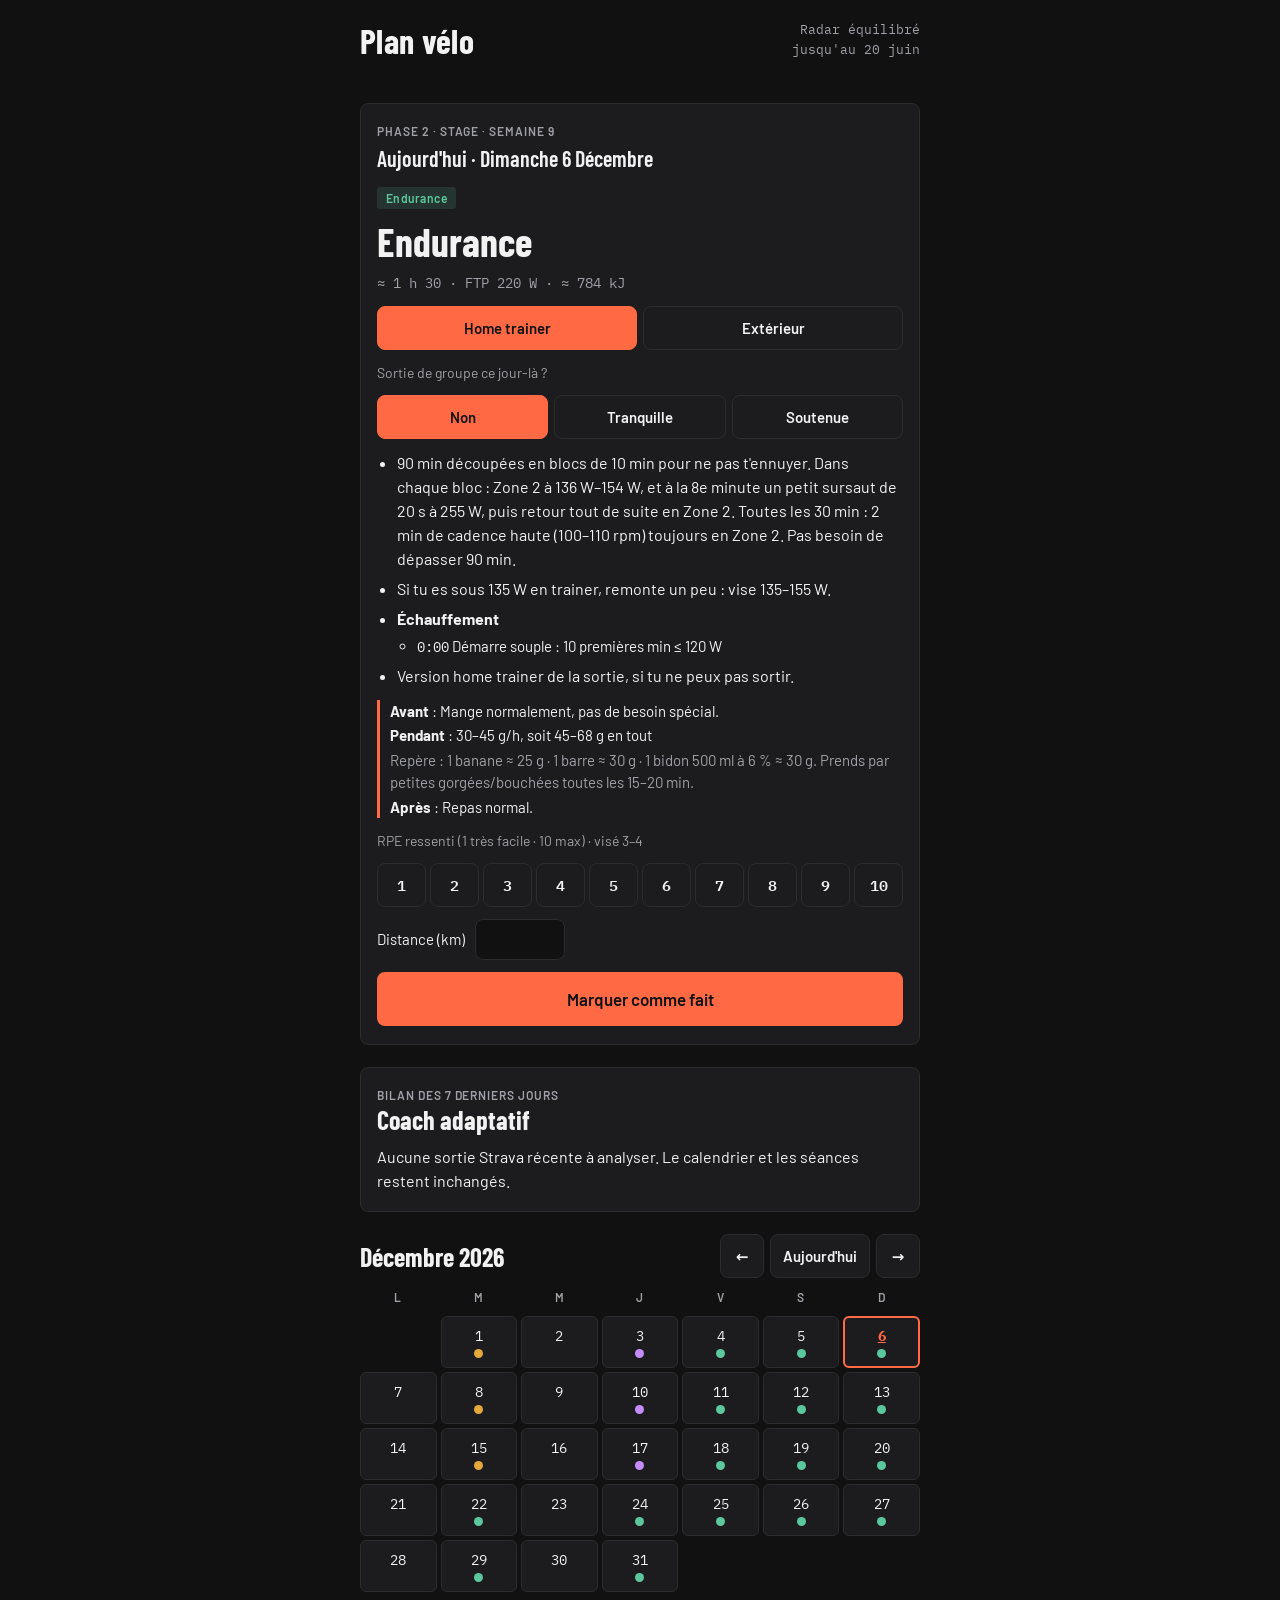
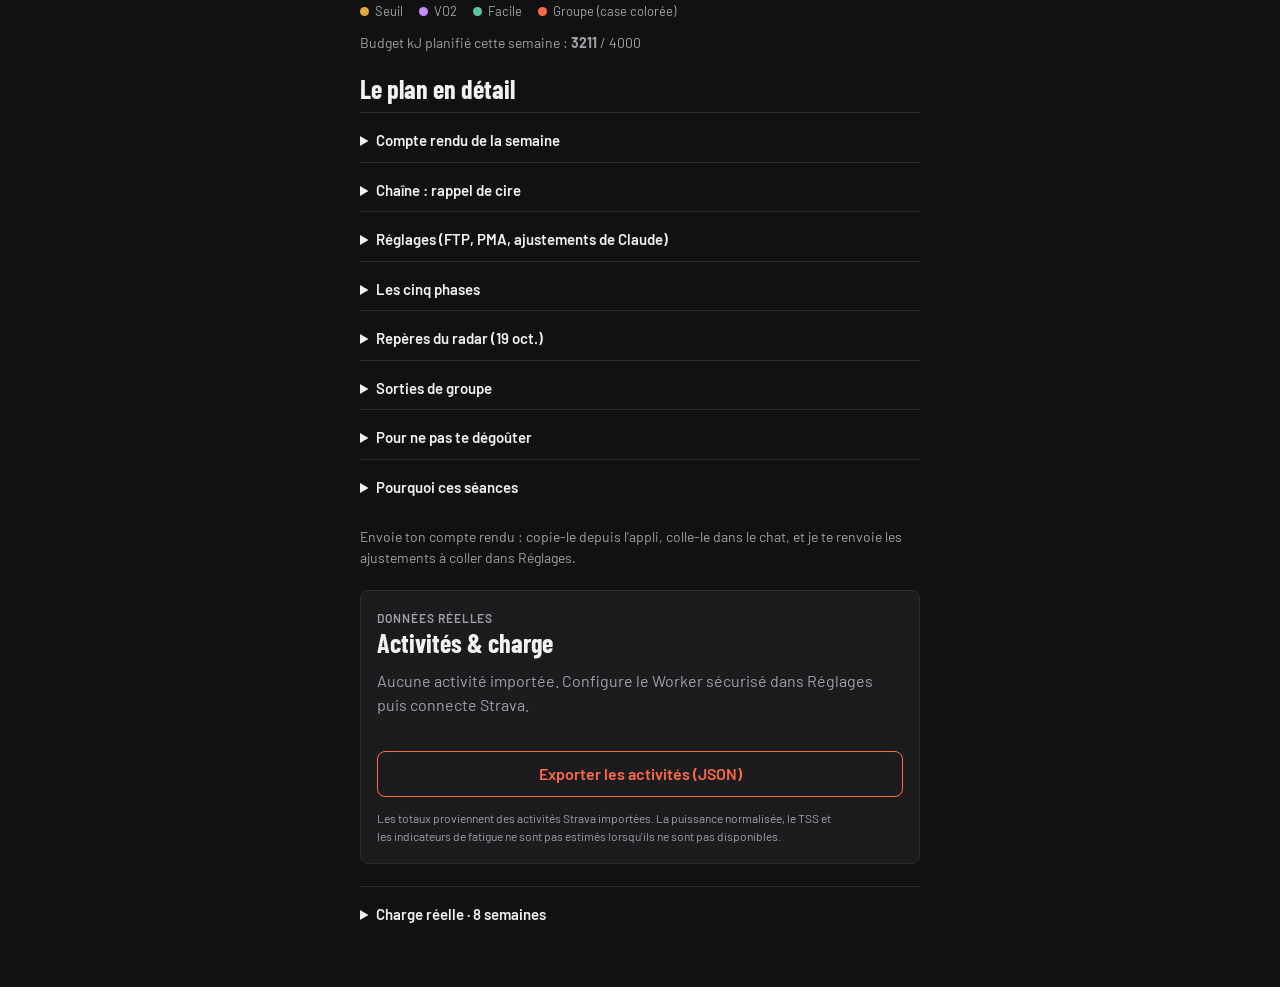
==== index.html @ 6eb98e3a "Add files via upload" ====
<!doctype html>
<html lang="fr">
<head>
<meta charset="utf-8">
<meta name="viewport" content="width=device-width, initial-scale=1, viewport-fit=cover">
<meta name="theme-color" content="#111111">
<meta name="apple-mobile-web-app-capable" content="yes">
<meta name="mobile-web-app-capable" content="yes">
<meta name="apple-mobile-web-app-title" content="Plan vélo">
<meta name="apple-mobile-web-app-status-bar-style" content="default">
<link rel="manifest" href="manifest.webmanifest">
<link rel="apple-touch-icon" href="icon-192.png">
<link rel="icon" type="image/png" href="icon-192.png">
<title>Plan vélo</title>
<link rel="stylesheet" href="https://fonts.googleapis.com/css2?family=Barlow:wght@400;500;600&family=Barlow+Condensed:wght@600;700&family=IBM+Plex+Mono:wght@500&display=swap">
<style>
:root { color-scheme: dark; }
*, *::before, *::after { box-sizing: border-box; }
[hidden] { display: none !important; }
/* Concept: l'écran s'ouvre sur la séance du jour en grand, un calendrier du mois en dessous. Intensité codée par trois couleurs (facile / seuil / VO2), un seul accent cobalt. */
:root {
  --bg: #111111;
  --surface: #1c1c1e;
  --fg: #f2f2f2;
  --muted: #a0a0a8;
  --line: #2c2c2e;
  --accent: #ff6a45;
  --on-accent: #111111;
  --easy: #5cc79d;
  --ss: #e3a93b;
  --vo2: #c58bff;
  --font-display: "Barlow Condensed", "Arial Narrow", system-ui, sans-serif;
  --font-body: "Barlow", system-ui, -apple-system, "Segoe UI", sans-serif;
  --font-mono: "IBM Plex Mono", ui-monospace, "SFMono-Regular", Menlo, monospace;
}
body {
  background: var(--bg);
  color: var(--fg);
  font-family: var(--font-body);
  font-size: 16px;
  line-height: 1.5;
  padding-inline: 16px;
  padding-block: 20px 56px;
}
.wrap { max-width: 560px; margin-inline: auto; display: flex; flex-direction: column; gap: 22px; }
h1, h2, h3 { font-family: var(--font-display); font-weight: 700; line-height: 1.05; text-wrap: balance; margin: 0; }
h1 { font-size: 34px; letter-spacing: 0.01em; }
h2 { font-size: 26px; }
p { margin: 0; max-width: 65ch; }
a { color: var(--accent); }
a:focus-visible, button:focus-visible, summary:focus-visible { outline: 2px solid var(--accent); outline-offset: 2px; }
.mono { font-family: var(--font-mono); font-size: 0.92em; white-space: nowrap; }
.muted { color: var(--muted); }
.eyebrow { font-size: 12px; letter-spacing: 0.08em; text-transform: uppercase; color: var(--muted); font-weight: 600; }
.top { display: flex; align-items: flex-end; justify-content: space-between; gap: 12px; }
.top .sub { font-family: var(--font-mono); font-size: 13px; color: var(--muted); text-align: right; }
.card { background: var(--surface); border: 1px solid var(--line); border-radius: 8px; padding: 18px 16px; display: flex; flex-direction: column; gap: 12px; scroll-margin-top: 12px; }
.card .when { display: flex; flex-direction: column; gap: 2px; }
.card .day { font-family: var(--font-display); font-size: 22px; font-weight: 600; text-transform: capitalize; }
.card .title { font-family: var(--font-display); font-size: 40px; font-weight: 700; line-height: 1; text-wrap: balance; }
.card .dur { font-family: var(--font-mono); font-size: 14px; color: var(--muted); }
.card ul { margin: 0; padding-left: 20px; display: flex; flex-direction: column; gap: 6px; }
.tag { display: inline-block; width: fit-content; font-size: 12px; font-weight: 600; letter-spacing: 0.04em; padding: 2px 9px; border-radius: 3px; }
.tag.easy { color: var(--easy); background: color-mix(in srgb, var(--easy) 14%, transparent); }
.tag.ss   { color: var(--ss);   background: color-mix(in srgb, var(--ss) 14%, transparent); }
.tag.vo2  { color: var(--vo2);  background: color-mix(in srgb, var(--vo2) 14%, transparent); }
.tag.off  { color: var(--muted); background: color-mix(in srgb, var(--muted) 14%, transparent); }
.donebtn { min-height: 54px; border-radius: 8px; border: 2px solid var(--accent); background: var(--accent); color: var(--on-accent); font: 600 17px var(--font-body); cursor: pointer; }
.donebtn.is-done { background: transparent; color: var(--accent); }
.week { font-size: 14px; color: var(--muted); }
details { border-top: 1px solid var(--line); padding: 10px 0 0; }
details > summary { cursor: pointer; font-weight: 600; font-size: 15px; padding: 6px 0; }
details p, details ul { margin-top: 8px; font-size: 15px; }
.cal { display: flex; flex-direction: column; gap: 10px; }
.calhead { display: flex; align-items: center; justify-content: space-between; gap: 8px; }
.calhead .month { font-family: var(--font-display); font-size: 26px; font-weight: 700; text-transform: capitalize; }
.nav { display: flex; gap: 6px; }
.nav button, .todaybtn { min-height: 44px; min-width: 44px; border-radius: 8px; border: 1px solid var(--line); background: var(--surface); color: var(--fg); font: 600 15px var(--font-body); cursor: pointer; padding-inline: 12px; }
.nav button:disabled { opacity: 0.35; cursor: default; }
.dows, .grid { display: grid; grid-template-columns: repeat(7, minmax(0, 1fr)); gap: 4px; }
.dows span { text-align: center; font-size: 12px; letter-spacing: 0.06em; text-transform: uppercase; color: var(--muted); font-weight: 600; }
.cell { min-height: 52px; border-radius: 6px; border: 1px solid var(--line); background: var(--surface); color: var(--fg); display: flex; flex-direction: column; align-items: center; justify-content: center; gap: 4px; padding: 4px 0; cursor: pointer; font-family: var(--font-body); position: relative; }
.cell .num { font-family: var(--font-mono); font-size: 14px; }
.cell .dot { width: 9px; height: 9px; border-radius: 50%; background: transparent; }
.cell .dot.easy { background: var(--easy); }
.cell .dot.ss { background: var(--ss); }
.cell .dot.vo2 { background: var(--vo2); }
.cell .chk { position: absolute; top: 2px; right: 4px; font-size: 11px; color: var(--accent); font-weight: 700; }
.cell.sel { outline: 2px solid var(--accent); outline-offset: -2px; }
.cell.today .num { color: var(--accent); font-weight: 700; text-decoration: underline; }
.cell.out { opacity: 0.3; cursor: default; }
.spacer { min-height: 52px; }
.legend { display: flex; flex-wrap: wrap; gap: 6px 16px; font-size: 13px; color: var(--muted); }
.legend span::before { content: ""; display: inline-block; width: 9px; height: 9px; border-radius: 50%; margin-right: 6px; background: var(--c); }
.more { display: flex; flex-direction: column; gap: 4px; }
.more h2 { margin-bottom: 6px; }
.scroll { overflow-x: auto; }
table { border-collapse: collapse; width: 100%; font-size: 15px; }
th, td { text-align: left; vertical-align: top; padding: 8px 10px 8px 0; border-top: 1px solid var(--line); }
th { font-size: 12px; letter-spacing: 0.08em; text-transform: uppercase; color: var(--muted); font-weight: 600; border-top: 0; border-bottom: 1px solid var(--fg); }
ul.plain { margin: 8px 0 0; padding-left: 20px; display: flex; flex-direction: column; gap: 8px; }
.plist { list-style: none; padding: 0; margin: 8px 0 0; display: flex; flex-direction: column; }
.plist li { display: flex; flex-direction: column; gap: 2px; padding: 10px 0; border-top: 1px solid var(--line); font-size: 15px; }
.plist .w { font-family: var(--font-mono); font-size: 12px; color: var(--muted); }
.plist .n { font-family: var(--font-display); font-size: 20px; font-weight: 700; }
footer { font-size: 14px; color: var(--muted); }
body {
  margin: 0;
  padding-top: max(20px, env(safe-area-inset-top));
  padding-bottom: max(56px, calc(env(safe-area-inset-bottom) + 32px));
  padding-left: max(16px, env(safe-area-inset-left));
  padding-right: max(16px, env(safe-area-inset-right));
  -webkit-text-size-adjust: 100%;
}
button { -webkit-tap-highlight-color: transparent; }
.seg{display:flex;gap:6px}
.seg button{flex:1;min-height:44px;border-radius:8px;border:1px solid var(--line);background:var(--surface);color:var(--fg);font:600 15px var(--font-body);cursor:pointer}
.seg button.on{border-color:var(--accent);background:var(--accent);color:var(--on-accent)}
.card ul ul{margin-top:4px;font-size:15px}
.carb{border-left:3px solid var(--accent);padding-left:10px;font-size:15px;display:flex;flex-direction:column;gap:2px}
.kmrow{display:flex;align-items:center;gap:10px;font-size:15px}
.kmrow input,.fld input,.fld select,textarea{font:16px var(--font-body);color:var(--fg);background:var(--bg);border:1px solid var(--line);border-radius:8px;padding:10px;min-width:0}
.kmrow input{width:90px}
.fld{display:flex;flex-direction:column;gap:4px;margin-top:10px;font-size:14px;color:var(--muted)}
textarea{width:100%;min-height:150px;resize:vertical}
.btn2{min-height:46px;border-radius:8px;border:1px solid var(--accent);background:transparent;color:var(--accent);font:600 16px var(--font-body);cursor:pointer;padding-inline:14px;margin-top:10px}
.banner{border:1px solid var(--ss);color:var(--ss);border-radius:8px;padding:10px 12px;font-size:15px}
.trend-title{font-family:var(--font-display);font-size:20px;font-weight:700;margin:16px 0 6px}.trend-note{font-size:12px;color:var(--muted);margin-bottom:6px}
.bar{height:8px;border-radius:4px;background:var(--line);overflow:hidden;margin-top:8px}.bar i{display:block;height:100%;background:var(--easy)}
.tag.grp{color:var(--accent);background:color-mix(in srgb,var(--accent) 14%,transparent)}
.cell .dot.grp{background:var(--accent)}
.cell.g-easy{background:color-mix(in srgb,var(--accent) 18%,var(--surface));border-color:var(--accent)}
.cell.g-hard{background:var(--accent);color:var(--on-accent);border-color:var(--accent)}.cell.g-hard .num,.cell.g-hard .chk{color:var(--on-accent)}.cell.g-hard .dot{background:var(--on-accent)}
.rpe{display:flex;gap:4px}.rpe button{flex:1;min-width:0;min-height:44px;border-radius:8px;border:1px solid var(--line);background:var(--surface);color:var(--fg);font:600 15px var(--font-mono);cursor:pointer;padding:0}.rpe button.on{border-color:var(--accent);background:var(--accent);color:var(--on-accent)}
.cell.adj{border:2px dashed var(--accent)}
.tag.hill{color:var(--ss);background:color-mix(in srgb,var(--ss) 14%,transparent)}
</style>
</head>
<body>
<div class="wrap">
<div class="top">
  <h1>Plan vélo</h1>
  <span class="sub" id="sub">Radar équilibré<br>jusqu'au 20 juin</span>
</div>
<div id="waxban"></div>
<section id="today" class="card" aria-live="polite"></section>
<section class="card" id="adaptiveCoach" aria-live="polite" aria-label="Coach adaptatif"></section>
<section class="cal" aria-label="Calendrier">
  <div class="calhead">
    <span class="month" id="monthLabel"></span>
    <div class="nav">
      <button id="prev" aria-label="Mois précédent">←</button>
      <button id="todaybtn" class="todaybtn">Aujourd'hui</button>
      <button id="next" aria-label="Mois suivant">→</button>
    </div>
  </div>
  <div class="dows" aria-hidden="true"><span>L</span><span>M</span><span>M</span><span>J</span><span>V</span><span>S</span><span>D</span></div>
  <div class="grid" id="grid"></div>
  <div class="legend"><span style="--c: var(--ss)">Seuil</span><span style="--c: var(--vo2)">VO2</span><span style="--c: var(--easy)">Facile</span><span style="--c: var(--accent)">Groupe (case colorée)</span></div>
  <div class="muted" id="kjweek" style="font-size:14px"></div>
</section>
<section class="more">
  <h2>Le plan en détail</h2>
  <details id="crd"><summary>Compte rendu de la semaine</summary><div id="cr"></div></details>
  <details><summary>Chaîne : rappel de cire</summary><div id="wax"></div></details>
  <details><summary>Réglages (FTP, PMA, ajustements de Claude)</summary><div id="set"></div></details>
  <details>
    <summary>Les cinq phases</summary>
    <ol class="plist">
      <li><span class="w">5 oct. → 15 nov.</span><span class="n">1 · Seuil + PMA</span><span>Seuil en blocs de 5 à 8 min le mardi, PMA (3 à 4 min) le jeudi, un peu de sprint le vendredi, pour équilibrer le radar. Aucun effort de plus de 8 min. Semaine allégée avant le stage.</span></li>
      <li><span class="w">16 nov. → 3 janv.</span><span class="n">2 · Stage, minimum vital</span><span>Deux séances clés courtes, ou une seule si le stage est chargé. Semaines de Noël libres.</span></li>
      <li><span class="w">4 janv. → 28 févr.</span><span class="n">3 · Construction</span><span>Seuil fractionné le mardi, VO2 le jeudi.</span></li>
      <li><span class="w">1 mars → 25 avr.</span><span class="n">4 · Spécifique</span><span>Blocs de 8 min maximum proches du seuil, côtes de 6 à 8 min le samedi.</span></li>
      <li><span class="w">26 avr. → 20 juin</span><span class="n">5 · Objectif</span><span>Blocs de 8 min à ton FTP du moment, puis affûtage la dernière semaine.</span></li>
    </ol>
  </details>
  <details>
    <summary>Repères du radar (19 oct.)</summary>
    <div class="scroll">
    <table>
      <thead><tr><th>Durée</th><th>Actuel</th><th>Séance qui le travaille</th></tr></thead>
      <tbody>
        <tr><td>15 s – 1 min</td><td class="mono">762 – 392 W</td><td>Sprints du vendredi (entretien)</td></tr>
        <tr><td>2 – 3 min</td><td class="mono">331 – 302 W</td><td>PMA du jeudi</td></tr>
        <tr><td>5 min</td><td class="mono">239 W</td><td>PMA du jeudi (point faible)</td></tr>
        <tr><td>10 – 20 min</td><td class="mono">214 – 196 W</td><td>Seuil du mardi</td></tr>
        <tr><td>30 – 60 min</td><td class="mono">196 – 169 W</td><td>Pas de bloc dédié (limite 8 min) : endurance du dimanche et samedi</td></tr>
      </tbody>
    </table>
    </div>
    <p style="margin-top:8px">Objectif : un radar plus rond. Le haut (sprint) est déjà bon, on monte le milieu (3 à 20 min). Je relis ta courbe 8 semaines toutes les 3-4 semaines.</p>
  </details>
  <details>
    <summary>Sorties de groupe</summary>
    <ul class="plain">
      <li>Elle remplace la sortie du vendredi, du samedi ou du dimanche, selon le jour où elle tombe.</li>
      <li>Si tu es resté à l'aise, elle compte comme une sortie facile.</li>
      <li>Si ça a roulé fort et que tu as dû forcer, elle compte comme une séance clé. La séance clé des 48 h suivantes devient alors une sortie facile de 45 min.</li>
      <li>Si elle tombe un mardi ou un jeudi, tu fais le groupe et tu sautes la séance, sans la rattraper.</li>
    </ul>
  </details>
  <details>
    <summary>Pour ne pas te dégoûter</summary>
    <ul class="plain">
      <li>Aucun effort de plus de 8 min, nulle part dans le plan.</li>
      <li>Une sortie libre par semaine, sans objectif de watts.</li>
      <li>Mardi et jeudi s'échangent. Une séance ratée ne se rattrape pas.</li>
      <li>Deux séances ratées de suite : la semaine suivante est allégée.</li>
      <li>Une semaine allégée toutes les 4 semaines.</li>
      <li>Pas de test de FTP.</li>
    </ul>
  </details>
  <details>
    <summary>Pourquoi ces séances</summary>
    <ul class="plain">
      <li>Les intervalles courts 30/15 ont donné de meilleures adaptations que des intervalles longs à effort équivalent chez des cyclistes entraînés. <a target="_blank" rel="noopener" href="https://paulogentil.com/pdf/Short%20intervals%20induce%20superior%20training%20adaptations%20compared%20with%20long%20intervals%20in%20cyclists%20%E2%80%93%20An%20effort-matched%20approach.pdf">Rønnestad 2015</a></li>
      <li>Sur un contre-la-montre de 40 km, les intervalles proches de l'allure de course (4 min à 85 %) et les efforts à 175 % ont aidé. Les autres intensités n'ont pas eu d'effet significatif. <a target="_blank" rel="noopener" href="https://pubmed.ncbi.nlm.nih.gov/10331896/">Stepto 1999</a></li>
      <li>Une méta-analyse sur cyclistes entraînés ne trouve pas de durée d'intervalle clairement supérieure. L'individualisation compte plus. <a target="_blank" rel="noopener" href="https://doaj.org/article/f281c0dc83b242428a8b9e277545ac43">Norte 2024</a></li>
      <li>Chez les athlètes d'endurance de haut niveau, environ 80 % du temps se passe à basse intensité. <a target="_blank" rel="noopener" href="https://pmc.ncbi.nlm.nih.gov/articles/PMC4621419/">Stöggl et Sperlich 2015</a></li>
      <li>La force lourde ajoutée à l'endurance a amélioré la puissance moyenne sur un effort de 40 min chez des cyclistes bien entraînés. <a target="_blank" rel="noopener" href="https://www.springermedicine.com/effect-of-heavy-strength-training-on-thigh-muscle-cross-sectiona/21067996">Rønnestad 2010</a></li>
    </ul>
    <p class="muted" style="margin-top:8px">Ce plan est ma synthèse de ces études. Aucune ne teste ce protocole exact. Les phases 3 à 5 sont provisoires : je les réécris après le stage.</p>
  </details>
</section>
<footer>Envoie ton compte rendu : copie-le depuis l'appli, colle-le dans le chat, et je te renvoie les ajustements à coller dans Réglages.</footer>
<section class="card" id="activityPanel" aria-label="Analyse des activités">
  <div class="when"><span class="eyebrow">Données réelles</span><h2>Activités & charge</h2></div>
  <div id="activityStats" class="muted">Aucune activité importée pour le moment.</div>
  <div id="activityTable"></div>
  <button class="btn2" id="exportActivities">Exporter les activités (JSON)</button>
  <p class="muted" style="font-size:12px">Les totaux proviennent des activités Strava importées. La puissance normalisée, le TSS et les indicateurs de fatigue ne sont pas estimés lorsqu'ils ne sont pas disponibles.</p>
</section>
<details id="actualLoadDetails" class="more">
  <summary>Charge réelle · 8 semaines</summary>
  <p class="trend-note" style="margin-top:8px">Durée et kJ importés de Strava ; watts et FC moyens pondérés par le temps lorsqu’ils sont disponibles.</p>
  <div id="activityTrend"></div>
</details>
</div>
<script>
"use strict";
const $=s=>document.querySelector(s);
const esc=s=>String(s==null?"":s).replace(/[&<>"']/g,c=>({"&":"&amp;","<":"&lt;",">":"&gt;",'"':"&quot;","'":"&#39;"}[c]));
const mk=(y,m,d)=>new Date(y,m,d);
const iso=d=>d.getFullYear()+"-"+String(d.getMonth()+1).padStart(2,"0")+"-"+String(d.getDate()).padStart(2,"0");
const parse=s=>{const a=s.split("-").map(Number);return mk(a[0],a[1]-1,a[2])};
const addD=(d,n)=>mk(d.getFullYear(),d.getMonth(),d.getDate()+n);
const START=mk(2026,9,5),END=mk(2027,5,20);
const JF=["dimanche","lundi","mardi","mercredi","jeudi","vendredi","samedi"];
const MF=["janvier","février","mars","avril","mai","juin","juillet","août","septembre","octobre","novembre","décembre"];
const DK=["lun","mar","mer","jeu","ven","sam","dim"],DL=["Lundi","Mardi","Mercredi","Jeudi","Vendredi","Samedi","Dimanche"];
const weekIdx=d=>Math.floor(Math.round((mk(d.getFullYear(),d.getMonth(),d.getDate())-START)/864e5)/7);
const monday=d=>addD(d,-((d.getDay()+6)%7));
function phaseOf(w){if(w<=5)return{p:1,i:w,n:"Phase 1 · Base"};if(w<=10)return{p:2,i:w-6,n:"Phase 2 · Stage"};if(w<=12)return{p:"F",i:w-11,n:"Fêtes"};if(w<=20)return{p:3,i:w-13,n:"Phase 3 · Seuil"};if(w<=28)return{p:4,i:w-21,n:"Phase 4 · Spécifique"};return{p:5,i:w-29,n:"Phase 5 · Affûtage"}}
const S={ftpHT:220,ftpExt:230,pma:240,waxType:"immersion",waxKm:300,kjBudget:4000,seuilStage:0,wax:null,days:{},over:{},reports:{},db:null,tab:"seance",sel:iso(new Date()),mode:null,month:null};
// ---- reprise après maladie : semaine du 16 nov allégée, aucune séance à fond (ajustement par défaut, ne clobber pas si déjà modifié localement)
const SICK_OVER={
 "2026-11-17":{spec:{kind:"ss",title:"Seuil léger (reprise)",main:["3 × 5 min à {85%} — récup 3 min à {55%}"],warm:"th",dur:30,hard:true,note:"Reprise après maladie : réduit en volume et en intensité, pas à fond."}},
 "2026-11-19":{spec:{kind:"vo2",title:"VO2 léger (reprise)",main:["3 × 2 min à {120%} — récup 3 min à {55%}"],warm:"vo2",dur:40,hard:true,note:"Reprise après maladie : volume réduit."}},
 "2026-11-20":{spec:{kind:"easy",title:"Facile 30 min",main:["30 min à {50%}–{60%}, jambes souples."],warm:"easy",dur:30,hard:false,note:"Reprise après maladie."}},
 "2026-11-21":{spec:{kind:"endu",title:"Sortie tranquille",main:["75 min à {60%}–{68%}, sans forcer."],warm:"easy",dur:75,hard:false,note:"Reprise après maladie : si la forme n'est pas là, écourte."}},
 "2026-11-22":{spec:{kind:"endu",title:"Endurance réduite",main:["90 min à {62%}–{68%} (Zone 2), régulier."],warm:"easy",dur:90,hard:false,note:"Reprise après maladie."}}
};
// ---- db
const q={};
function put(path,data){if(!S.db)return Promise.resolve();
 q[path]=(q[path]||Promise.resolve()).then(async()=>{const r=S.db.doc(path);const s=await r.get();if(s.exists)await r.update(data);else await r.set(data)}).catch(e=>{console.warn("db",e);flash("Sauvegarde impossible")});return q[path]}
function flash(t){const b=$("#nodb");b.textContent=t;b.classList.remove("hide");setTimeout(()=>{if(S.db)b.classList.add("hide")},3000)}
function merge(o,p){return Object.assign(o,p)}
// ---- tokens
const W=(f,p)=>Math.round(f*p/100),W5=(f,p)=>Math.round(f*p/500)*5;
function ex(s,f){return esc(s).replace(/\{~(\d+)%\}/g,(m,p)=>W5(f,+p)+" W").replace(/\{(\d+)%\}/g,(m,p)=>W(f,+p)+" W").replace(/\{P(\d+)%\}/g,(m,p)=>W5(S.pma*f/S.ftpExt,+p)+" W")}
// ---- estimation kJ planifiés (puissance moyenne des cibles du bloc principal x durée totale de la séance ; approximatif, ignore l'échauffement/retour au calme réels)
function pctAvg(main){const nums=[];(main||[]).forEach(m=>{const re=/\{~?P?(\d+)%\}/g;let mm;while((mm=re.exec(m[1])))nums.push(+mm[1])});return nums.length?nums.reduce((a,b)=>a+b,0)/nums.length:0}
function estKJ(p,ftp){if(!p||!p.dur||p.kind==="rest"||p.kind==="free")return 0;const pct=pctAvg(p.main);if(!pct)return 0;const w=ftp*pct/100;return Math.round(w*p.dur*60/1000)}
function weekKJ(d,ftp){const mon=monday(d);let t=0;for(let i=0;i<7;i++){const dt=addD(mon,i);if(dt<START||dt>END)continue;t+=estKJ(plan(dt),ftp)}return t}
// ---- warm / cool
const WARM={
 vo2:{min:16,steps:[["0:00","5 min facile à {~50%} → {~59%}"],["5:00","5 min progressif {~64%} → {~77%}"],["10:00","3 × 20 s accélérations à {~114%}, {~127%}, {~141%} (une par cycle), récup 1 min 40 à {~55%}"]],note:"Sors du mode ERG pour les accélérations (ou lance-les à la main).",cool:[10,"10 min à {~50%}–{~55%}, souple"]},
 th:{min:10,steps:[["0:00","3 min à {~55%}"],["3:00","4 min à {~68%}"],["7:00","3 min à {~77%}"]],cool:[5,"5 min à {~50%}–{~55%}"]},
 easy:{min:0,steps:[["0:00","Démarre souple : 10 premières min ≤ {~55%}"]],cool:[0,""]},
 none:{min:0,steps:[],cool:[0,""]}};
// ---- main builders
const sb=(n,m,p,r)=>[n*m+(n-1)*r,`${n} × ${m} min à {${p}%} — récup ${r} min à {55%}`];
const v2=(n,m,p)=>sb(n,m,p,m<=2?3:m<=3?3:4);
const v1=(n,p)=>[n*1+(n-1)*2,`${n} × 1 min à {${p}%} — récup 2 min à {55%}`];
const pm=(n,m,p,r)=>[n*m+(n-1)*r,`${n} × ${m} min à {P${p}%} — récup ${r} min à {55%}`];
const r3=(s,r)=>[Math.round(s*r*.75+(s-1)*5),`${s} × (${r} × 30 s à {125%} / 15 s à {50%}) — 5 min à {55%} entre séries`];
const ou=n=>[n*6+(n-1)*4,`${n} × (2 × [2 min à {95%} + 1 min à {105%}]) — 4 min à {55%} entre blocs`];
const blk=(a,p,r)=>[a.reduce((x,y)=>x+y,0)+(a.length-1)*r,`${a.join(" + ")} min à {${p}%} — récup ${r} min à {55%} entre blocs`];
const SO={
 ss:"Route plate ou longue montée douce (3–5 %). Vise la moyenne du bloc à ±5 % (±10 W), pas la valeur instantanée. Descente/plat = récup.",
 vo2:"Montée de 3–5 % de 2–4 min ou ligne droite vent de face. Récup en roue libre ou très facile en descente/demi-tour.",
 r3:"Faux plat montant 2–4 %, sans virage. Regarde la puissance moyenne de la série : ça compte plus que chaque pic.",
 ou:"Profil plat ou roulant. Alterne 2 min / 1 min au compteur, sans te soucier du relief."};
const T={sem:"Semaine de stage : séance en home trainer après 17h30. Si une seule séance clé est possible, garde celle-ci."};
function mkKey(kind,title,main,warm,note,so){const dur=Math.round((WARM[warm].min+main.reduce((a,m)=>a+m[0],0)+WARM[warm].cool[0])/5)*5;return{kind,title,main,warm,dur,note:note||"",so:so||"",hard:true,mode:"ht"}}
function key(w,dow){const{p,i}=phaseOf(w);const tue=dow===2;let light=false;
 if(p===1){light=i===5;
  if(tue){const t=[sb(4,8,90,3),sb(4,8,90,3),sb(4,8,95,3),sb(5,6,97,3),sb(6,5,100,3),sb(3,8,90,3)][i];return mkKey("ss",i<2?"Sweet spot":"Seuil",[t],"th",light?"Semaine allégée avant le stage.":"",SO.ss)}
  const th=[v2(6,2,110),v2(8,2,110),pm(5,3,95,3),pm(4,4,95,4),[34,"3 × (8 × 30 s à {P100%} / 30 s à {50%}) — 5 min à {55%} entre séries"],pm(4,3,92,3)][i];
  const tt=["VO2 · 2 min","VO2 · 2 min","PMA · 3 min","PMA · 4 min","PMA · 30/30","PMA · 3 min"][i];
  return mkKey("vo2",tt,[th],"vo2",i===5?"Semaine allégée avant le stage.":"",i===4?SO.r3:SO.vo2)}
 if(p===2){return tue?mkKey("ss","Seuil",[[sb(3,8,95,3),sb(5,5,100,3),sb(4,6,100,3),sb(3,8,98,3),sb(4,8,95,3)][i]],"th",T.sem,SO.ss):mkKey("vo2","PMA",[[pm(4,3,95,3),pm(5,3,95,3),pm(3,3,95,3),pm(4,4,93,4),pm(5,3,97,3)][i]],"vo2",T.sem,SO.vo2)}
 if(p===3){light=i===3||i===7;
  if(tue){const n=[4,4,5,3,5,5,5,3][i];return mkKey("ou","Over-under",[ou(n)],"th",light?"Semaine allégée.":"",SO.ou)}
  const l=[[pm(5,3,97,3),"PMA · 3 min"],[[34,"3 × (8 × 30 s à {P100%} / 30 s à {50%}) — 5 min à {55%} entre séries"],"PMA · 30/30"],[pm(4,4,97,4),"PMA · 4 min"],[v1(5,120),"VO2 court"],[pm(6,3,97,3),"PMA · 3 min"],[[34,"3 × (8 × 30 s à {P102%} / 30 s à {50%}) — 5 min à {55%} entre séries"],"PMA · 30/30"],[pm(5,4,97,4),"PMA · 4 min"],[v1(5,120),"VO2 court"]][i];
  return mkKey(l[1].includes("30/30")?"vo2":"vo2",l[1],[l[0]],"vo2","",l[1].includes("30/30")?SO.r3:SO.vo2)}
 if(p===4){light=i===3||i===7;
  if(tue){const t=[sb(4,8,100,3),sb(5,6,102,3),sb(5,8,100,3),sb(3,8,90,3),sb(5,8,100,3),sb(6,6,102,3),sb(4,8,102,3),sb(3,8,90,3)][i];return mkKey("ss",i===3||i===7?"Sweet spot":"Seuil",[t],"th",light?"Semaine allégée.":"",SO.ss)}
  const t=[pm(4,4,97,4),pm(5,4,95,4),pm(5,4,97,4),v1(5,120),pm(5,4,98,4),pm(6,4,95,4),pm(5,4,100,4),v1(5,120)][i];return mkKey("vo2",i===3||i===7?"VO2 court":"PMA · 4 min",[t],"vo2","",SO.vo2)}
 if(p===5){light=i===3||i===7;
  if(tue){const t=i===3?sb(3,8,90,3):i===7?sb(3,6,98,3):sb(4,8,102,3);return mkKey("ss",i===7?"Seuil · affûtage":"Seuil",[t],"th",i===7?"Dernier effort de qualité avant l'objectif : reste frais.":"",SO.ss)}
  const t=[pm(4,4,98,4),pm(4,4,98,4),pm(5,4,98,4),v1(5,120),pm(5,4,100,4),pm(5,4,100,4),pm(4,4,98,4),pm(3,3,95,3)][i];
  return mkKey("vo2",i===3?"VO2 court":"PMA",[t],"vo2","",SO.vo2)}
}
function easyD(title,dur,txt,kind,hard,note,so,ht){return{kind:kind||"easy",title,dur,main:[[dur,txt]],warm:"easy",note:note||"",so:so||"",hard:!!hard,mode:"ext",ht:ht||null}}
function base(d){const w=weekIdx(d),dow=d.getDay();
 if(d<START||d>END)return{kind:"free",title:"Hors plan",dur:0,main:[],warm:"none",note:"",so:"",hard:false,mode:"ext"};
 const{p,i}=phaseOf(w);
 if(p==="F"&&dow!==1&&dow!==3)return{kind:"free",title:"Fêtes · sortie plaisir",dur:90,main:[[90,"Sortie libre à l'envie, ≤ {75%}. Si tu as envie d'une séance : 4 × 8 min à {90%}, récup 3 min."]],warm:"easy",note:"2 semaines pour souffler. Ne cherche pas la perf.",so:"",hard:false,mode:"ext"};
 if(dow===1)return{kind:"rest",title:"Repos ou natation tranquille",dur:0,main:[],warm:"none",note:"Natation facile 30–40 min si tu en as envie. Si tu sors à vélo : 30–40 min max, 2 accélérations de 10 s, rien de plus.",so:"",hard:false,mode:"ext"};
 if(dow===3)return{kind:"rest",title:"Pas de vélo",dur:0,main:[],warm:"none",note:"Jour de récupération complet.",so:"",hard:false,mode:"ext"};
 if(dow===2||dow===4){const k=key(w,dow);return k}
 if(dow===5){const sp=p===1&&(i===2||i===4);return easyD(sp?"Facile 45 min + sprints":"Facile 45 min",45,sp?"45 min à {50%}–{60%}, jambes souples. À la fin : 6 × 15 s de sprint à fond, récup 1 min 45 très facile.":"45 min à {50%}–{60%}, jambes souples, cadence libre.","easy",false,"",sp?"Sprints sur route plate ou faux plat montant, assis puis debout, cadence haute.":"Rien de spécial : roule tranquille, relief faible.")}
 const light=(p===3||p===4||p===5)&&(i===3||i===7);
 if(dow===6){let dur,txt,hard=false,ht;
  if(p===1||p===2){dur=105;txt="Sortie vallonnée. Dans les côtes ≤ {90%}, plat et descente tranquilles à {62%}–{70%}.";ht={dur:75,m:[[75,"5 × 6 min à {93%}, récup 3 min à {55%}"]]}}
  else if(light){dur=90;txt="Sortie tranquille, relief libre, ≤ {80%}.";}
  else if(p===3){dur=120;hard=i%2===1;txt=hard?"Sortie vallonnée, côtes libres. Une côte à fond de 5–8 min (effort maximal tenable).":"Sortie vallonnée, côtes libres au feeling, ≤ {95%}.";ht={dur:75,m:[[75,"5 × 6 min à {92%}, récup 3 min à {55%}"]]}}
  else if(p===4){dur=135;hard=true;txt="Sortie vallonnée : 3 côtes de 6–8 min à {92%}, le reste tranquille.";ht={dur:80,m:[[80,"3 × 8 min à {92%}, récup 4 min à {55%}"]]}}
  else{dur=i===7?90:135;hard=i!==7;txt=i===7?"Optionnel : 2 × 6 min à {105%} sur une belle côte, sinon tranquille.":(i%2===1?"Sortie vallonnée avec 3 côtes de 6–8 min à {100%}, récup en descente.":"Sortie vallonnée, côtes libres au feeling, ≤ {95%}.");ht={dur:80,m:[[80,"3 × 8 min à {100%}, récup 4 min à {55%}"]]}}
  return easyD("Sortie vallonnée",dur,txt,hard?"hill":"endu",hard,"",
   "Profite de ton terrain en Suisse Normande : relief libre, regarde la puissance moyenne dans les côtes plutôt que les pics.",ht)}
 if(dow===0){const dur=(p===1||p===2)?120:light?90:150;
  return easyD("Endurance",dur,`${dur>=120?Math.floor(dur/60)+" h"+(dur%60?" "+dur%60:""):dur+" min"} à {62%}–{70%} (Zone 2), régulier. FC 130–150 indicative : pilote aux watts.`,"endu",false,"Si tu es sous 135 W en trainer, remonte un peu : vise 135–155 W.","Reste en zone 2 même dans les petites bosses ; relance en douceur.",{dur:Math.min(dur,90),m:[[Math.min(dur,90),"90 min découpées en blocs de 10 min pour ne pas t'ennuyer.\nDans chaque bloc : Zone 2 à {62%}–{70%}, et à la 8e minute un petit sursaut de 20 s à {~115%}, puis retour tout de suite en Zone 2. Toutes les 30 min : 2 min de cadence haute (100–110 rpm) toujours en Zone 2. Pas besoin de dépasser 90 min."]]})}
 return null}
function plan0(d){const k=iso(d),b=base(d),o=S.over[k];
 if(o&&o.spec){const sp=o.spec;const kind=sp.kind||"custom";const warm=WARM[sp.warm]?sp.warm:(kind==="vo2"||kind==="short"?"vo2":(kind==="ss"||kind==="ou")?"th":"none");
  const main=(sp.main||[]).map(s=>[0,String(s)]);
  return{kind:["ss","vo2","short","ou","easy","rest","free","endu","hill"].includes(kind)?kind:"free",title:sp.title||b.title,dur:+sp.dur||0,main,warm,note:sp.note||"",so:sp.so||b.so||"",hard:!!sp.hard,mode:b.mode,over:o.reason||"Modifié par Claude",ovr:true}}
 return b}
S.grp=(function(){try{return JSON.parse(localStorage.getItem("plan4wkg-grp"))||{}}catch(e){return {}}})();
function plan(d){const k=iso(d),g=S.grp[k];
 if(d<START||d>END)return plan0(d);
 const b=base(d),keyDay=["ss","vo2","short","ou"].includes(b.kind);
 if(g){const hard=g==="hard";const m=[[0,hard?"Compte comme une séance clé.":"Compte comme une sortie facile."]];
  if(hard)m.push([0,"La prochaine séance clé dans les 48 h devient une sortie facile de 45 min."]);
  if(keyDay)m.push([0,"Séance du jour sautée, sans rattrapage."]);
  return{kind:"group",title:hard?"Sortie de groupe soutenue":"Sortie de groupe tranquille",dur:120,main:m,warm:"none",note:"",so:"",hard:hard,mode:"ext",adj:true}}
 let p=plan0(d);
 if(["ss","vo2","short","ou"].includes(p.kind)){for(let i=1;i<=2;i++){if(S.grp[iso(addD(d,-i))]==="hard"){
   return{kind:"easy",title:"Facile 45 min",dur:45,main:[[45,"45 min à {50%}–{60%}, jambes souples."]],warm:"easy",note:"Sortie de groupe soutenue il y a moins de 48 h : séance clé remplacée. Si les jambes sont vraiment bonnes, tu peux la faire quand même.",so:"Rien de spécial : roule tranquille.",hard:false,mode:"ext",ovr:true,over:"sortie de groupe soutenue récemment",adj:true}}}}
 if(!p.ovr&&p.kind==="ss")p=seuilProgression(p,d);
 return p}
// ---- profil sprinteur/explosif : on reconstruit d'abord le seuil 1 (tempo/sweet spot) avant de remonter vers le seuil 2 (seuil pur).
// La PMA/VO2 ne change pas (déjà travaillée haut, profil explosif). Progression très lente, par paliers de 2 semaines à partir du 30 nov 2026.
// n = nb de blocs, m = durée du bloc (min), r = récup (min) : la durée des blocs s'allonge en même temps que l'intensité monte.
// Progression PILOTÉE À LA MAIN par Claude via S.seuilStage (réglages), sur la base de ton bilan hebdo — pas sur le calendrier.
const SEUIL_TABLE=[
 // Phase A : puissance fixe à 85% (sweet spot), seule la durée du bloc monte, très lentement.
 {pct:85,n:3,m:8,r:3,lbl:"SS 85% · 8 min"},
 {pct:85,n:3,m:9,r:3,lbl:"SS 85% · 9 min"},
 {pct:85,n:3,m:10,r:3,lbl:"SS 85% · 10 min"},
 {pct:85,n:3,m:11,r:3,lbl:"SS 85% · 11 min"},
 {pct:85,n:3,m:12,r:3,lbl:"SS 85% · 12 min"},
 {pct:85,n:3,m:13,r:3,lbl:"SS 85% · 13 min"},
 {pct:85,n:3,m:14,r:3,lbl:"SS 85% · 14 min"},
 {pct:85,n:3,m:15,r:3,lbl:"SS 85% · 15 min"},
 // Phase B : durée stabilisée à 15 min (ou 2 blocs un peu plus longs), c'est la puissance qui monte maintenant.
 {pct:88,n:3,m:15,r:3,lbl:"SS 88% · 15 min"},
 {pct:91,n:3,m:15,r:4,lbl:"SS 91% · 15 min"},
 {pct:94,n:2,m:15,r:4,lbl:"Seuil 94% · 15 min"},
 {pct:97,n:2,m:15,r:4,lbl:"Seuil 97% · 15 min"}
]; // au-delà : retour aux valeurs normales du plan (seuil plein, déjà codées plus haut)
// On démarre déjà à 85% / 8 min (confortable), on allonge d'abord la durée jusqu'à 15 min, puis seulement là on monte la puissance.
function seuilProgression(p,d){
 const st=+S.seuilStage||0;
 if(st>=SEUIL_TABLE.length)return p; // palier terminé, le plan normal reprend tel quel
 const{pct,n,m,r,lbl}=SEUIL_TABLE[st];
 const[dur,txt]=sb(n,m,pct,r);
 return{...p,main:[[dur,txt]],dur,title:lbl,note:(p.note?p.note+" · ":"")+`Reconstruction du seuil 1 → seuil 2 (profil explosif) : palier "${lbl}" (${pct}% FTP, ${n}×${m} min) — palier ${st+1}/${SEUIL_TABLE.length}, avancé par Claude selon ton bilan.`};
}
// ---- carbs
function carbs(p){const d=p.dur;if(!d||p.kind==="rest")return null;const h=d/60;let lo,hi,txt;
 if(p.hard){if(d<45){lo=hi=0}else if(d<75){lo=hi=30/h}else if(d<120){lo=30;hi=45}else if(d<150){lo=45;hi=60}else{lo=60;hi=90}}
 else{if(d<60){lo=hi=0}else if(d<150){lo=30;hi=45}else{lo=45;hi=60}}
 const tl=Math.round(lo*h),th=Math.round(hi*h);
 const during=hi===0?"Rien nécessaire, de l'eau suffit.":(d<75&&p.hard?`≈ 30 g en tout (1 banane ou 1 bidon à 6 %)`:`${lo}–${hi} g/h, soit ${tl}–${th} g en tout`);
 const u=hi?`Repère : 1 banane ≈ 25 g · 1 barre ≈ 30 g · 1 bidon 500 ml à 6 % ≈ 30 g. Prends par petites gorgées/bouchées toutes les 15–20 min.`:"";
 const before=p.hard?"Repas riche en glucides 2–3 h avant. Ne fais pas de séance clé à jeun.":(d>=120?"Repas glucidique 2–3 h avant ou petit encas 1 h avant.":"Mange normalement, pas de besoin spécial.");
 const after=(p.hard||d>=120)?"Dans l'heure : glucides + protéines (ex. yaourt + banane + pain).":"Repas normal.";
 return{during,u,before,after,tl,th}}
// ---- wax
const WAX={immersion:{n:"Chaîne en bain de cire (immersion)",km:300},drip:{n:"Cire à goutter",km:150}};
function waxState(){const w=S.wax;if(!w||!w.setAt)return null;let km=+w.baseKm||0;Object.keys(S.days).forEach(k=>{if(k>w.setAt&&S.days[k]&&S.days[k].km)km+=+S.days[k].km||0});return{km:Math.round(km),date:w.setAt}}

// ---------- UI (version simple, stockage local)
const dmode=d=>[0,2,4].includes(d.getDay())?"ht":"ext";
function hm(m){return m>=60?Math.floor(m/60)+" h"+(m%60?" "+String(m%60).padStart(2,"0"):""):m+" min"}
const LS={get(k,d){try{const r=localStorage.getItem(k);return r?JSON.parse(r):d}catch(e){return d}},set(k,v){try{localStorage.setItem(k,JSON.stringify(v))}catch(e){}}};
let DONE=LS.get("plan4wkg-done",{}),KM=LS.get("plan4wkg-km",{}),RPE=LS.get("plan4wkg-rpe",{});
{const st=LS.get("plan4wkg-set",{});["ftpHT","ftpExt","pma","waxKm","kjBudget"].forEach(k=>{if(+st[k]>0)S[k]=+st[k]});if(st.seuilStage!=null)S.seuilStage=+st.seuilStage||0;if(WAX[st.waxType])S.waxType=st.waxType}
S.wax=LS.get("plan4wkg-wax",null);S.over=LS.get("plan4wkg-over",{});
if(LS.get("plan4wkg-v",0)!==2){S.over={};LS.set("plan4wkg-over",{});LS.set("plan4wkg-v",2)}
{const SICK_V=3,sv=+LS.get("plan4wkg-sickv",0)||0;Object.keys(SICK_OVER).forEach(k=>{if(!(k in S.over)||(sv<SICK_V&&k==="2026-11-19"))S.over[k]=SICK_OVER[k]});LS.set("plan4wkg-sickv",SICK_V)}LS.set("plan4wkg-over",S.over);
// ---------- Strava sync : import dédupliqué ----------
let STRAVA=LS.get("plan4wkg-strava",{}); // agrégats journaliers reconstruits depuis le registre
let ACTIVITIES=LS.get("plan4wkg-activities",{}); // {id: activité Strava}
let POWER_CURVE=LS.get("plan4wkg-power-curve",null);
let STOK=LS.get("plan4wkg-stok",null); // ancien jeton, conservé pour migration manuelle seulement
let STSESSION=LS.get("plan4wkg-strava-session",null);
let STRAVA_SESSION_NEW=false;
let SCFG=LS.get("plan4wkg-scfg",{}); // {workerUrl,lastSync}
const stravaWorker=()=>String(SCFG.workerUrl||"").trim().replace(/\/$/,"");
(function captureStravaSession(){const h=location.hash.replace(/^#/,"");const m=h.match(/(?:^|&)strava_session=([a-f0-9]{64})(?:&|$)/);if(m){STSESSION=m[1];STRAVA_SESSION_NEW=true;LS.set("plan4wkg-strava-session",STSESSION);history.replaceState({},"",location.pathname+location.search)}})();
function rebuildStravaDays(){
 const days={};
 Object.entries(STRAVA||{}).forEach(([k,v])=>{if(v&&!Object.values(ACTIVITIES).some(a=>a&&a.date===k))days[k]={...v,legacy:true}});
 Object.values(ACTIVITIES).forEach(a=>{
  if(!a||!a.date) return;
  const d=days[a.date]||(days[a.date]={km:0,kj:0,dur:0,n:0,name:[],elev:0,weighted:0,weightedN:0,avgHr:0,avgHrN:0,maxHr:0,avgPower:0,avgPowerN:0});
  if(d.legacy){Object.assign(d,{km:0,kj:0,dur:0,n:0,name:[],elev:0,weighted:0,weightedN:0,avgHr:0,avgHrN:0,maxHr:0,avgPower:0,avgPowerN:0});delete d.legacy;}
  d.km+=(+a.distance||0)/1000; d.kj+=Number.isFinite(+a.kilojoules)?+a.kilojoules:0;
  d.dur+=(+a.moving_time||0)/60; d.n++; d.name.push(a.name||"Sortie");
  d.elev+=(+a.total_elevation_gain||0);
  if(+a.weighted_average_watts>0){d.weighted+=+a.weighted_average_watts;d.weightedN++}
  if(+a.average_heartrate>0){d.avgHr+=+a.average_heartrate;d.avgHrN++}
  if(+a.max_heartrate>0)d.maxHr=Math.max(d.maxHr,+a.max_heartrate);
  if(+a.average_watts>0){d.avgPower+=+a.average_watts;d.avgPowerN++}
 });
 Object.keys(days).forEach(k=>{const d=days[k];if(d.legacy)return;d.km=Math.round(d.km*10)/10;d.kj=Math.round(d.kj);d.dur=Math.round(d.dur);d.elev=Math.round(d.elev);d.name=d.name.join(" + ");d.weighted=d.weightedN?Math.round(d.weighted/d.weightedN):null;d.avgHr=d.avgHrN?Math.round(d.avgHr/d.avgHrN):null;d.avgPower=d.avgPowerN?Math.round(d.avgPower/d.avgPowerN):null;delete d.weightedN;delete d.avgHrN;delete d.avgPowerN;});
 STRAVA=days; Object.keys(days).forEach(k=>{KM[k]=days[k].km;DONE[k]=true});
 LS.set("plan4wkg-strava",STRAVA);LS.set("plan4wkg-km",KM);LS.set("plan4wkg-done",DONE);LS.set("plan4wkg-activities",ACTIVITIES);
}
async function stravaConnect(){
 const base=stravaWorker();if(!base)throw new Error("Renseigne d'abord l'URL du Worker sécurisé dans Réglages.");
 location.href=base+"/auth/start";
}
async function stravaSync(silent){
 const msg=$("#stmsg");
 try{
  const base=stravaWorker();if(!base)throw new Error("URL du Worker sécurisé manquante.");
  if(msg)msg.textContent="Synchronisation Strava…";
  // Resynchronisation complète unique pour récupérer les watts et la FC
  // des activités déjà importées avant la mise à jour du Worker.
  const backfillDone = SCFG.metricsBackfillVersion === 3;
  const after = backfillDone && SCFG.lastSync
    ? Math.max(Math.floor(START.getTime()/1000), Math.floor(SCFG.lastSync)-3*86400)
    : Math.floor(START.getTime()/1000);
  let page=1,received=0,inserted=0;
  while(true){
   const r=await fetch(`${base}/api/activities?after=${after}&per_page=100&page=${page}`,{headers:{Authorization:"Bearer "+(STSESSION||"")}});
   if(!r.ok)throw new Error("API activités : "+r.status+" — "+(await r.text()).slice(0,180));
   const payload=await r.json(),arr=Array.isArray(payload)?payload:(payload.activities||[]);
   received+=arr.length;
   arr.forEach(a=>{
    if(!/Ride|VirtualRide|GravelRide|MountainBikeRide|EBikeRide/i.test(a.sport_type||a.type||""))return;
    if(!a.id)return;
    const date=(a.start_date_local||a.start_date||"").slice(0,10);if(!date)return;
    const id=String(a.id);if(!ACTIVITIES[id])inserted++;
    ACTIVITIES[id]={id,date,name:a.name||"Sortie",sport_type:a.sport_type||a.type||"Ride",distance:+a.distance||0,moving_time:+a.moving_time||0,elapsed_time:+a.elapsed_time||0,total_elevation_gain:+a.total_elevation_gain||0,average_watts:+a.average_watts||0,weighted_average_watts:+a.weighted_average_watts||0,max_watts:+a.max_watts||0,average_heartrate:+a.average_heartrate||0,max_heartrate:+a.max_heartrate||0,average_cadence:+a.average_cadence||0,kilojoules:a.kilojoules==null?null:+a.kilojoules,calories:a.calories==null?null:+a.calories,start_date:a.start_date||null,start_date_local:a.start_date_local||null,trainer:!!a.trainer,commute:!!a.commute,source:"strava"};
   });
   if(arr.length<100)break;page++;
  }
  rebuildStravaDays();LS.set("plan4wkg-activities",ACTIVITIES);SCFG.lastSync=Date.now()/1000;SCFG.metricsBackfill=true;SCFG.metricsBackfillVersion=3;LS.set("plan4wkg-scfg",SCFG);
  // Les résumés de sortie peuvent évoluer après une synchronisation : ne pas
  // continuer à afficher un profil de puissance calculé sur les anciennes données.
  POWER_CURVE=null;LS.set("plan4wkg-power-curve",null);
  if(msg)msg.textContent=`Synchronisation terminée : ${inserted} nouvelle(s) activité(s), ${received} reçue(s). ${Object.keys(ACTIVITIES).length} activités conservées.`;
  renderAll();renderActivityPanel();
 }catch(e){console.warn("strava sync",e);if(msg)msg.textContent="Erreur Strava : "+e.message}
}
(function(){const u=new URL(location.href);if(u.searchParams.get("strava")==="connected"){
 u.searchParams.delete("strava");history.replaceState({},"",u.pathname+u.search+u.hash);stravaSync(true);
 }else if(u.searchParams.get("strava")==="error"){const err=u.searchParams.get("message")||"Connexion refusée";u.searchParams.delete("strava");u.searchParams.delete("message");history.replaceState({},"",u.pathname+u.search+u.hash);console.warn("Strava OAuth",err);
 }else if(STRAVA_SESSION_NEW&&STSESSION){stravaSync(true)} })();
function renderActivityTrend(arr){
 const host=$("#activityTrend");if(!host)return;
 if(!arr.length){host.innerHTML='<p class="muted">Aucune activité à afficher.</p>';return}
 const currentMonday=monday(new Date()),rows=[];
 for(let i=0;i<8;i++){
  const start=addD(currentMonday,-7*i),end=addD(start,7),from=iso(start),to=iso(end),week=arr.filter(a=>a.date>=from&&a.date<to);
  const seconds=week.reduce((s,a)=>s+(+a.moving_time||0),0),kjList=week.filter(a=>a.kilojoules!=null&&Number.isFinite(+a.kilojoules)),kj=kjList.reduce((s,a)=>s+(+a.kilojoules||0),0);
  const rated=week.filter(a=>+RPE[a.date]>0),rpeLoad=rated.reduce((s,a)=>s+(+a.moving_time||0)/60*(+RPE[a.date]||0),0);
  const avg=field=>{const list=week.filter(a=>+a[field]>0&&+a.moving_time>0),t=list.reduce((s,a)=>s+(+a.moving_time||0),0);return t?Math.round(list.reduce((s,a)=>s+(+a[field])*(+a.moving_time||0),0)/t):null};
  const label=start.toLocaleDateString("fr-FR",{day:"2-digit",month:"2-digit"})+"–"+addD(end,-1).toLocaleDateString("fr-FR",{day:"2-digit",month:"2-digit"});
  rows.push(`<tr><td>${label}${i===0?" · en cours":""}</td><td>${week.length}</td><td>${seconds?`${(seconds/3600).toFixed(1)} h`:"—"}</td><td>${kjList.length?`${Math.round(kj).toLocaleString("fr-FR")} kJ`:"—"}</td><td>${rated.length?`${Math.round(rpeLoad)} (${rated.length}/${week.length})`:"—"}</td><td>${avg("average_watts")==null?"—":`${avg("average_watts")} W`}</td><td>${avg("average_heartrate")==null?"—":`${avg("average_heartrate")} bpm`}</td></tr>`);
 }
 host.innerHTML=`<div class="scroll"><table><thead><tr><th>Semaine</th><th>Sorties</th><th>Durée</th><th>Travail</th><th>Charge RPE (points; notées/total)</th><th>W moy.</th><th>FC moy.</th></tr></thead><tbody>${rows.join("")}</tbody></table></div>`;
}
function renderPowerCurve(result){
 const host=$("#powerCurve");if(!host)return;
 if(!result){host.textContent="Clique sur « Analyser mes meilleures puissances » pour recalculer le profil avec les dernières sorties Strava.";return}
 const durations=[[1,"1 s"],[5,"5 s"],[15,"15 s"],[30,"30 s"],[60,"1 min"],[120,"2 min"],[300,"5 min"],[600,"10 min"],[1200,"20 min"],[1800,"30 min"],[3600,"60 min"]];
 const rows=durations.map(([seconds,label])=>{const item=result.profile&&result.profile[seconds];return `<tr><td>${label}</td><td>${item?`${Math.round(item.watts)} W`:"—"}</td><td>${item?esc(item.date):"—"}</td><td>${item?esc(item.name):"—"}</td></tr>`}).join("");
 const analyzed=+result.analyzed||0,unavailable=+result.unavailable||0;
 host.innerHTML=`<p class="trend-note">Analyse faite le ${new Date(result.analyzedAt||Date.now()).toLocaleString("fr-FR")} · ${analyzed} flux watts analysés sur ${+result.scanned||0} sorties examinées.</p>${analyzed?`<div class="scroll"><table><thead><tr><th>Durée</th><th>Meilleure moyenne</th><th>Date</th><th>Sortie</th></tr></thead><tbody>${rows}</tbody></table></div>`:`<p>Aucun flux watts exploitable trouvé dans les sorties examinées. Vérifie que Strava a enregistré la puissance sur ces activités.</p>`}${unavailable?`<p class="trend-note">${unavailable} flux n’étaient pas accessibles.</p>`:""}`;
}
function addPowerCurveSettings(){
 const host=$("#set");if(!host||$("#powerCurveDetails"))return;
 host.insertAdjacentHTML("beforeend",`<details id="powerCurveDetails"><summary>Profil de puissance observé</summary><p class="trend-note" style="margin-top:8px">Meilleures moyennes glissantes observées sur les 40 sorties les plus récentes des 180 derniers jours. Après chaque synchronisation Strava, relance l’analyse pour inclure les nouvelles sorties. Ce relevé ne remplace pas un test 4DP.</p><button class="btn2" id="analyzePowerCurve">Analyser mes meilleures puissances</button><div id="powerCurve" aria-live="polite" class="muted">Clique sur « Analyser mes meilleures puissances » pour recalculer le profil avec les dernières sorties Strava.</div></details>`);
 renderPowerCurve(POWER_CURVE);
}
function renderAdaptiveCoach(){
 const host=$("#adaptiveCoach");if(!host)return;
 const now=new Date(),todayKey=iso(now),from=iso(addD(now,-6)),baselineFrom=iso(addD(now,-34)),baselineTo=from,all=Object.values(ACTIVITIES),rides=all.filter(a=>a&&a.date>=from&&a.date<=todayKey),baseline=all.filter(a=>a&&a.date>=baselineFrom&&a.date<baselineTo);
 if(!rides.length){host.innerHTML='<div class="when"><span class="eyebrow">Bilan des 7 derniers jours</span><h2>Coach adaptatif</h2></div><p>Aucune sortie Strava récente à analyser. Le calendrier et les séances restent inchangés.</p>';return}
 const minutes=rides.reduce((s,a)=>s+(+a.moving_time||0),0)/60,kjRides=rides.filter(a=>a.kilojoules!=null&&Number.isFinite(+a.kilojoules)),kj=kjRides.reduce((s,a)=>s+(+a.kilojoules||0),0),rated=rides.filter(a=>+RPE[a.date]>0),sessionRpe=rated.reduce((s,a)=>s+(+a.moving_time||0)/60*(+RPE[a.date]||0),0),baselineRated=baseline.filter(a=>+RPE[a.date]>0),baselineRpe=baselineRated.reduce((s,a)=>s+(+a.moving_time||0)/60*(+RPE[a.date]||0),0),baselineCoverage=baseline.length?baselineRated.length/baseline.length:0,hardDays=[...new Set(rated.filter(a=>+RPE[a.date]>=9).map(a=>a.date))];
 const rec=hardDays.length>=2?`RPE 9–10 a été saisi sur ${hardDays.length} journées distinctes cette semaine. Conseil : garde la prochaine séance clé courte ou facile si les jambes sont encore lourdes. Je ne change pas ton calendrier.`:rated.length?"Aucun signal répété de RPE très élevé n’apparaît dans les séances notées. Suis la séance prévue et continue à renseigner ton RPE.":"Il manque les RPE de tes sorties récentes : note-les dans le tracker pour que le coach puisse tenir compte de ton ressenti.";
 const baselineText=baseline.length&&baselineCoverage>=.75?`Moyenne des 4 semaines précédentes : ${Math.round(baselineRpe/4)} points durée × RPE par semaine (${baselineRated.length}/${baseline.length} sorties notées).`:`Repère 4 semaines indisponible : il faut au moins 75 % des sorties notées pour comparer.`;
 host.innerHTML=`<div class="when"><span class="eyebrow">Bilan des 7 derniers jours</span><h2>Coach adaptatif</h2></div><p><b>${rides.length}</b> sortie(s) · <b>${minutes.toFixed(0)} min</b> · <b>${kjRides.length?Math.round(kj).toLocaleString("fr-FR")+" kJ":"kJ indisponibles"}</b></p><p class="muted">Charge ressentie renseignée : ${rated.length?`${Math.round(sessionRpe)} points durée × RPE (${rated.length}/${rides.length} sorties notées)`:`aucun RPE saisi (${rides.length} sortie(s) à noter)`}.</p><p class="muted">${baselineText}</p><p>${rec}</p>`;
}
async function analyzePowerCurve(){
 const button=$("#analyzePowerCurve"),host=$("#powerCurve");if(!button||!host)return;
 button.disabled=true;host.textContent="Analyse Strava en cours…";
 try{
  const base=stravaWorker();if(!base)throw new Error("URL du Worker sécurisée manquante dans Réglages.");
  if(!STSESSION)throw new Error("Session Strava absente ou expirée. Reconnecte Strava dans Réglages.");
  const response=await fetch(`${base}/api/power-curve?days=180&limit=40`,{headers:{Authorization:"Bearer "+STSESSION}});
  const result=await response.json();if(!response.ok)throw new Error(result.error||`Erreur ${response.status}`);
  result.analyzedAt=new Date().toISOString();POWER_CURVE=result;LS.set("plan4wkg-power-curve",POWER_CURVE);renderPowerCurve(POWER_CURVE);
 }catch(error){host.textContent="Analyse impossible : "+(error.message||"erreur inconnue");}
 finally{button.disabled=false;}
}
function renderActivityPanel(){
 const arr=Object.values(ACTIVITIES).sort((a,b)=>(b.start_date||"").localeCompare(a.start_date||""));
 const stats=$("#activityStats"),table=$("#activityTable");if(!stats||!table)return;
 renderActivityTrend(arr);
 renderPowerCurve(POWER_CURVE);
 renderAdaptiveCoach();
 if(!arr.length){stats.textContent="Aucune activité importée. Configure le Worker sécurisé dans Réglages puis connecte Strava.";table.innerHTML="";return}
 const totalKm=arr.reduce((s,a)=>s+(+a.distance||0),0)/1000,totalKj=arr.reduce((s,a)=>s+(+a.kilojoules||0),0),totalH=arr.reduce((s,a)=>s+(+a.moving_time||0),0)/3600,totalD=arr.reduce((s,a)=>s+(+a.total_elevation_gain||0),0),weightedMetric=field=>{const list=arr.filter(a=>+a[field]>0&&+a.moving_time>0),seconds=list.reduce((s,a)=>s+(+a.moving_time||0),0);return seconds?Math.round(list.reduce((s,a)=>s+(+a[field])*(+a.moving_time||0),0)/seconds):null},avgPower=weightedMetric("average_watts"),weightedPower=weightedMetric("weighted_average_watts"),avgHr=weightedMetric("average_heartrate"),maxHr=arr.reduce((m,a)=>Math.max(m,+a.max_heartrate||0),0)||null;
 stats.innerHTML=`<div class="scroll"><table><tbody><tr><th>Sorties</th><td>${arr.length}</td><th>Distance</th><td>${totalKm.toFixed(0)} km</td></tr><tr><th>Temps</th><td>${totalH.toFixed(1)} h</td><th>D+</th><td>${Math.round(totalD)} m</td></tr><tr><th>Travail</th><td colspan="3">${Math.round(totalKj).toLocaleString("fr-FR")} kJ renseignés par Strava</td></tr><tr><th>Puissance moy.</th><td>${avgPower==null?"—":avgPower+" W"}</td><th>Puissance pond.</th><td>${weightedPower==null?"—":weightedPower+" W"}</td></tr><tr><th>FC moyenne</th><td>${avgHr==null?"—":avgHr+" bpm"}</td><th>FC max.</th><td>${maxHr==null?"—":maxHr+" bpm"}</td></tr></tbody></table></div>`;
 table.innerHTML=`<div class="scroll"><table><thead><tr><th>Date</th><th>Sortie</th><th>Km</th><th>D+</th><th>W moy.</th><th>W pond.</th><th>FC moy.</th><th>FC max.</th></tr></thead><tbody>${arr.slice(0,12).map(a=>`<tr><td>${esc(a.date)}</td><td>${esc(a.name)}</td><td>${((+a.distance||0)/1000).toFixed(1)}</td><td>${Math.round(+a.total_elevation_gain||0)}</td><td>${a.average_watts?Math.round(a.average_watts):"—"}</td><td>${a.weighted_average_watts?Math.round(a.weighted_average_watts):"—"}</td><td>${a.average_heartrate?Math.round(a.average_heartrate):"—"}</td><td>${a.max_heartrate?Math.round(a.max_heartrate):"—"}</td></tr>`).join("")}</tbody></table></div>`;
}
function sync(){S.days={};Object.keys(DONE).forEach(k=>{S.days[k]={done:true,km:KM[k]||0}});Object.keys(KM).forEach(k=>{if(!S.days[k])S.days[k]={done:false,km:KM[k]}})}
const saveSet=()=>LS.set("plan4wkg-set",{ftpHT:S.ftpHT,ftpExt:S.ftpExt,pma:S.pma,waxType:S.waxType,waxKm:S.waxKm,kjBudget:S.kjBudget,seuilStage:S.seuilStage});
const TAG=k=>({group:"grp",ss:"ss",ou:"ss",vo2:"vo2",short:"vo2",hill:"ss",rest:"off"}[k]||"easy");
const LAB=k=>({ss:"Séance clé · seuil",ou:"Séance clé · seuil",vo2:"Séance clé · VO2",short:"Séance clé · VO2",hill:"Sortie avec efforts",group:"Sortie de groupe",endu:"Endurance",easy:"Facile",free:"Libre",rest:"Repos"}[k]||"");
const RV={ss:"7–8",ou:"7–8",vo2:"8–9",short:"8",hill:"6–7",endu:"3–4",easy:"2–3",free:"3–4",group:"3–7"};
const now=new Date(),today=mk(now.getFullYear(),now.getMonth(),now.getDate());
const clamp=d=>d<START?START:d>END?END:d;
let sel=clamp(today),view=mk(sel.getFullYear(),sel.getMonth(),1),mode=null;
const elT=$("#today"),elG=$("#grid");
function keyTitle(p,ftp){const m=p.main[0];if(!m)return esc(p.title);return ex(m[1].split(" — ")[0],ftp)}
function renderCard(){
 const d=sel,k=iso(d),p=plan(d),m=mode||dmode(d),ftp=m==="ht"?S.ftpHT:S.ftpExt;
 const w=weekIdx(d),ph=phaseOf(w);
 let main=p.main,dur=p.dur;if(m==="ht"&&p.ht){main=p.ht.m;dur=p.ht.dur}
 const isKey=["ss","vo2","short","ou"].includes(p.kind);
 let h=`<div class="when"><span class="eyebrow">${esc(ph.n)} · semaine ${w+1}</span><span class="day">${d.getTime()===today.getTime()?"Aujourd'hui · ":""}${JF[d.getDay()]} ${d.getDate()} ${MF[d.getMonth()]}</span></div>`;
 h+=`<span class="tag ${TAG(p.kind)}">${LAB(p.kind)}</span>`;
 h+=`<div class="title">${isKey?keyTitle({...p,main},ftp):esc(p.title)}</div>`;
 if(dur){const kj=estKJ({...p,dur},ftp);h+=`<div class="dur">≈ ${hm(dur)} · FTP ${ftp} W${(p.kind==="vo2"||p.kind==="short")?" · PMA "+W5(S.pma*ftp/S.ftpExt,100)+" W":""}${kj?" · ≈ "+kj+" kJ":""}</div>`}
 if(p.ovr)h+=`<div class="muted" style="font-size:14px">Ajusté : ${esc(p.over)}</div>`;
 if(p.dur>0&&p.kind!=="group")h+=`<div class="seg"><button data-m="ht" class="${m==="ht"?"on":""}">Home trainer</button><button data-m="ext" class="${m==="ext"?"on":""}">Extérieur</button></div>`;
 const wm=WARM[p.warm]||WARM.none;let li=[];
 if(p.dur>0&&isKey)li.push(m==="ht"?"Home trainer.":"Dehors (même séance, mêmes watts avec ta FTP extérieure).");
 main.forEach(x=>{const parts=x[1].split(" — ");if(isKey){if(parts[1])li.push("Récupération : "+ex(parts[1].replace(/^récup\s*/,""),ftp)+".")}else li.push(ex(x[1],ftp))});
 if(p.note)li.push(esc(p.note));
 if(wm.steps.length&&p.dur>0)li.push(`<b>Échauffement${wm.min?" ("+wm.min+" min)":""}</b><ul>${wm.steps.map(s=>`<li><span class="mono">${s[0]}</span> ${ex(s[1],ftp)}</li>`).join("")}</ul>${wm.note&&m==="ht"?`<span class="muted">${esc(wm.note)}</span>`:""}`);
 if(wm.cool[0]&&p.dur>0)li.push(`<b>Retour au calme</b> : ${ex(wm.cool[1],ftp)}`);
 if(m==="ext"&&p.so&&p.dur>0)li.push(`<b>Version extérieure</b> : ${esc(p.so)}`);
 if(m==="ht"&&p.ht&&p.dur>0)li.push("Version home trainer de la sortie, si tu ne peux pas sortir.");
 if(!li.length&&p.note==="")li.push("Pas de vélo.");
 if(d>=START&&d<=END){const g=S.grp[k]||"";h+=`<div class="fld" style="margin-top:0">Sortie de groupe ce jour-là ?</div><div class="seg"><button data-g="" class="${g===""?"on":""}">Non</button><button data-g="easy" class="${g==="easy"?"on":""}">Tranquille</button><button data-g="hard" class="${g==="hard"?"on":""}">Soutenue</button></div>`}
 h+=`<ul>${li.map(x=>`<li>${x}</li>`).join("")}</ul>`;
 const c=carbs({...p,dur});
 if(c)h+=`<div class="carb"><span><b>Avant</b> : ${esc(c.before)}</span><span><b>Pendant</b> : ${esc(c.during)}</span>${c.u?`<span class="muted">${esc(c.u)}</span>`:""}<span><b>Après</b> : ${esc(c.after)}</span></div>`;
 if(p.dur>0){const done=!!DONE[k];const sd=STRAVA[k];
  if(sd)h+=`<div class="muted" style="font-size:14px">Strava : ${esc(sd.name)} · ${sd.km} km · ${sd.dur} min · ${sd.kj} kJ · ${sd.elev||0} m D+${sd.avgPower?" · "+sd.avgPower+" W moy.":""}${sd.weighted?" · "+sd.weighted+" W pondérés":""}${sd.avgHr?" · FC "+sd.avgHr+" bpm":""}${sd.maxHr?" · FC max. "+sd.maxHr+" bpm":""}</div>`;
  const rv=RPE[k]||0;h+=`<div class="fld" style="margin-top:0">RPE ressenti (1 très facile · 10 max)${RV[p.kind]?" · visé "+RV[p.kind]:""}</div><div class="rpe">${[1,2,3,4,5,6,7,8,9,10].map(n=>`<button data-r="${n}" class="${rv===n?"on":""}" aria-label="RPE ${n}">${n}</button>`).join("")}</div>`;
  h+=`<div class="kmrow"><label for="km">Distance (km)</label><input id="km" type="number" inputmode="decimal" step="0.1" min="0" value="${KM[k]!=null?KM[k]:""}"${sd?" readonly":""}></div>`;
  h+=`<button class="donebtn${done?" is-done":""}" id="donebtn" aria-pressed="${done}">${done?"Fait ✓ (annuler)":"Marquer comme fait"}</button>`}
 elT.innerHTML=h}
function renderGrid(){const y=view.getFullYear(),mo=view.getMonth();$("#monthLabel").textContent=MF[mo]+" "+y;
 const first=mk(y,mo,1),off=(first.getDay()+6)%7,days=mk(y,mo+1,0).getDate();let h="";
 for(let s=0;s<off;s++)h+='<span class="spacer"></span>';
 for(let i=1;i<=days;i++){const dt=mk(y,mo,i),k=iso(dt),inP=dt>=START&&dt<=END,p=inP?plan(dt):null;
  const gg=S.grp[k]?" g-"+S.grp[k]:"";const cls="cell"+gg+(p&&p.adj&&!gg?" adj":"")+(inP?"":" out")+(dt.getTime()===sel.getTime()?" sel":"")+(dt.getTime()===today.getTime()?" today":"");
  const dot=p&&p.kind!=="rest"?`<span class="dot ${TAG(p.kind)}"></span>`:'<span class="dot"></span>';
  h+=`<button class="${cls}" data-date="${k}"${inP?"":" disabled"}><span class="num">${i}</span>${dot}${DONE[k]?'<span class="chk">✓</span>':""}</button>`}
 elG.innerHTML=h;$("#prev").disabled=y===START.getFullYear()&&mo===START.getMonth();$("#next").disabled=y===END.getFullYear()&&mo===END.getMonth();renderKjWeek()}
function renderKjWeek(){const ftp=mode==="ht"?S.ftpHT:S.ftpExt;const kj=weekKJ(sel,ftp),b=+S.kjBudget||0,mon=iso(monday(sel)),sun=iso(addD(monday(sel),7)),weekActs=Object.values(ACTIVITIES).filter(a=>a&&a.date>=mon&&a.date<sun),wavg=field=>{const list=weekActs.filter(a=>+a[field]>0&&+a.moving_time>0),secs=list.reduce((s,a)=>s+(+a.moving_time||0),0);return secs?Math.round(list.reduce((s,a)=>s+(+a[field])*(+a.moving_time||0),0)/secs):null},actualW=wavg("average_watts"),actualHr=wavg("average_heartrate");
 $("#kjweek").innerHTML=(b?`Budget kJ planifié cette semaine : <b>${kj}</b> / ${b}${kj>b?" — au-dessus du budget":""}`:`Budget kJ planifié cette semaine : <b>${kj}</b> (pas de budget réglé — à définir dans Réglages)`)+(weekActs.length?`<br>Réalisé Strava : <b>${weekActs.length} sortie(s)</b>${actualW==null?"":" · "+actualW+" W moy."}${actualHr==null?"":" · FC "+actualHr+" bpm"}`:"")}
function renderWaxBan(){const ws=waxState(),iv=+S.waxKm||300;let h="";
 if(ws&&ws.km>=iv)h=`<div class="banner">Chaîne à recirer : ${ws.km} km depuis la dernière cire (rappel à ${iv} km).</div>`;
 else if(ws&&ws.km>=.8*iv)h=`<div class="banner">Cire bientôt : ${ws.km} / ${iv} km.</div>`;
 $("#waxban").innerHTML=h}
function monKey(d){return iso(monday(d))}
function crTemplate(mon){let t="";for(let i=0;i<7;i++){const d=addD(mon,i),p=base(d);t+=DL[i]+" ("+(p.title||"")+") : \n"}return t+"Jambes (1 frais à 5 cuit) : \nNotes : \n"}
function renderCR(){const mon=monday(sel<START?START:sel),k=iso(mon),all=LS.get("plan4wkg-cr",{});
 if(all[k]==null){all[k]=crTemplate(mon)}
 $("#cr").innerHTML=`<p class="muted" style="margin-top:8px">Semaine du ${mon.getDate()} ${MF[mon.getMonth()]}. Remplis, copie, colle dans le chat.</p><textarea id="crt" data-k="${k}">${esc(all[k])}</textarea><button class="btn2" id="crcopy">Copier le compte rendu</button><span id="crmsg" class="muted" style="margin-left:10px"></span>`}
function renderWax(){const ws=waxState(),iv=+S.waxKm||300,w=S.wax||{};
 $("#wax").innerHTML=(ws?`<p style="margin-top:8px"><b>${ws.km} / ${iv} km</b> depuis la cire du ${ws.date.split("-").reverse().join("/")}</p><div class="bar"><i style="width:${Math.min(100,ws.km/iv*100)}%"></i></div>`:`<p class="muted" style="margin-top:8px">Renseigne ta dernière cire pour activer le rappel.</p>`)+
 `<div class="fld">Type<select id="wtype">${Object.keys(WAX).map(k=>`<option value="${k}"${S.waxType===k?" selected":""}>${WAX[k].n}</option>`).join("")}</select></div><div class="fld">Rappel tous les (km)<input id="wkm" type="number" inputmode="numeric" value="${iv}"></div><div class="fld">Date de la dernière cire<input id="wdate" type="date" value="${esc(w.setAt||"")}"></div><div class="fld">Km faits depuis cette date<input id="wbase" type="number" inputmode="decimal" value="${w.baseKm!=null?w.baseKm:0}"></div><button class="btn2" id="wsave">Enregistrer</button> <button class="btn2" id="wnow">Cire remise aujourd'hui</button><p class="muted" style="margin-top:10px">Défauts : 300 km en bain de cire (Zero Friction Cycling), 150 km à goutter (estimation, ajuste).
Recire plus tôt si la chaîne devient bruyante ou si l'eau ne perle plus. Les km viennent de ceux que tu saisis dans chaque séance.</p>`}
function renderSet(){$("#set").innerHTML=`<div class="fld">FTP home trainer (W)<input id="fh" type="number" inputmode="numeric" value="${S.ftpHT}"></div><div class="fld">FTP extérieur (W)<input id="fe" type="number" inputmode="numeric" value="${S.ftpExt}"></div><div class="fld">PMA : ton meilleur 5 min (W)<input id="pm" type="number" inputmode="numeric" value="${S.pma}"></div><p class="muted" style="margin-top:8px">Les watts du plan se recalculent.
Les séances PMA se calculent en % de ce record (en home trainer, environ 4 % de moins).</p><div class="fld">Budget kJ hebdo (estimation planifiée vs ce chiffre)<input id="kjb" type="number" inputmode="numeric" value="${S.kjBudget||""}"></div><p class="muted" style="margin-top:8px">Palier seuil actuel : <b>${(SEUIL_TABLE[+S.seuilStage]||{lbl:"seuil plein (plan normal)"}).lbl}</b> (${+S.seuilStage+1}/${SEUIL_TABLE.length}).
Claude l'avance via ton bilan hebdo — tu n'as rien à faire ici.</p><div class="fld" style="border-top:1px solid var(--line);padding-top:10px;margin-top:10px">Strava — URL du Worker sécurisé<input id="scworker" type="url" placeholder="https://velo-tracker-api.ton-compte.workers.dev" value="${esc(SCFG.workerUrl||"")}"></div><p class="muted" style="font-size:13px">Le Client Secret et les jetons restent côté serveur. Ne les colle plus dans cette page.
Le Worker doit être déployé et configuré avant la connexion.</p><button class="btn2" id="scsave">Enregistrer l'URL</button> <button class="btn2" id="scconn">Connecter Strava</button> <button class="btn2" id="scsync">Synchroniser</button><p class="muted" id="stmsg" style="margin-top:8px">${SCFG.lastSync?"Dernière synchro : "+new Date(SCFG.lastSync*1000).toLocaleString("fr-FR"):"Pas encore synchronisé."}</p><div class="fld">Ajustement de Claude (à coller)<textarea id="imp" style="min-height:90px" placeholder="Colle ici le code que je t'envoie"></textarea></div><button class="btn2" id="impb">Appliquer</button> <button class="btn2" id="impc">Effacer les ajustements</button><span id="impm" class="muted" style="margin-left:10px"></span>`}
function renderAll(){sync();renderCard();renderGrid();renderWaxBan();renderWax();renderSet();addPowerCurveSettings()}
function render(){renderCard();renderGrid()}
document.addEventListener("click",e=>{const t=e.target.closest("button");if(!t)return;
 if(t.dataset.date){const p=t.dataset.date.split("-");sel=mk(+p[0],+p[1]-1,+p[2]);mode=null;renderCard();renderGrid();renderCR();elT.scrollIntoView({behavior:"smooth",block:"start"});return}
 if(t.dataset.r){const k=iso(sel),n=+t.dataset.r;if(RPE[k]===n)delete RPE[k];else RPE[k]=n;LS.set("plan4wkg-rpe",RPE);renderCard();renderAdaptiveCoach();return}
 if(t.dataset.m){mode=t.dataset.m;renderCard();return}
 if(t.dataset.g!==undefined){const k=iso(sel);if(t.dataset.g)S.grp[k]=t.dataset.g;else delete S.grp[k];LS.set("plan4wkg-grp",S.grp);renderAll();renderCR();return}
 if(t.id==="donebtn"){const k=iso(sel),v=$("#km").value;if(v!=="")KM[k]=+v;if(DONE[k])delete DONE[k];else DONE[k]=true;LS.set("plan4wkg-done",DONE);LS.set("plan4wkg-km",KM);renderAll();return}
 if(t.id==="prev"){view=mk(view.getFullYear(),view.getMonth()-1,1);renderGrid();return}
 if(t.id==="next"){view=mk(view.getFullYear(),view.getMonth()+1,1);renderGrid();return}
 if(t.id==="todaybtn"){sel=clamp(today);view=mk(sel.getFullYear(),sel.getMonth(),1);mode=null;renderCard();renderGrid();renderCR();elT.scrollIntoView({block:"start"});return}
 if(t.id==="crcopy"){const ta=$("#crt");const msg=$("#crmsg");const mon=parse(ta.dataset.k);let rc="";for(let i=0;i<7;i++){const k2=iso(addD(mon,i));if(DONE[k2]||RPE[k2]||KM[k2])rc+=DL[i]+" : "+(DONE[k2]?"fait":"pas coché")+(RPE[k2]?", RPE "+RPE[k2]+"/10":"")+(KM[k2]?", "+KM[k2]+" km":"")+"\n"}if(rc)rc="\nRécap appli :\n"+rc;const done=()=>{msg.textContent="Copié. Colle-le dans le chat."};
  if(navigator.clipboard&&navigator.clipboard.writeText)navigator.clipboard.writeText(ta.value+rc).then(done,()=>{ta.select();document.execCommand("copy");done()});else{ta.select();document.execCommand("copy");done()}return}
 if(t.id==="scsave"){SCFG.workerUrl=$("#scworker").value.trim().replace(/\/$/,"");LS.set("plan4wkg-scfg",SCFG);renderSet();addPowerCurveSettings();return}
 if(t.id==="scconn"){stravaConnect().catch(e=>{$("#stmsg").textContent=e.message});return}
 if(t.id==="scsync"){$("#stmsg").textContent="Synchro en cours…";stravaSync(false);return}
 if(t.id==="analyzePowerCurve"){analyzePowerCurve();return}
 if(t.id==="exportActivities"){const blob=new Blob([JSON.stringify({exportedAt:new Date().toISOString(),activities:ACTIVITIES},null,2)],{type:"application/json"});const a=document.createElement("a");a.href=URL.createObjectURL(blob);a.download="velo-tracker-activites.json";a.click();URL.revokeObjectURL(a.href);return}
 if(t.id==="wnow"){S.wax={setAt:iso(new Date()),baseKm:0};LS.set("plan4wkg-wax",S.wax);renderAll();return}
 if(t.id==="wsave"){const s=$("#wdate").value;if(!s)return;S.wax={setAt:s,baseKm:+$("#wbase").value||0};LS.set("plan4wkg-wax",S.wax);renderAll();return}
 if(t.id==="impb"){try{const o=JSON.parse($("#imp").value);const msg=$("#impm");let n=0;
   if(o.settings){["ftpHT","ftpExt","pma","kjBudget"].forEach(k=>{if(+o.settings[k]>0)S[k]=+o.settings[k]});if(o.settings.seuilStage!=null)S.seuilStage=+o.settings.seuilStage||0;saveSet()}
   if(o.over){Object.keys(o.over).forEach(k=>{if(/^\d{4}-\d\d-\d\d$/.test(k)&&o.over[k]&&o.over[k].spec){S.over[k]=o.over[k];n++}});LS.set("plan4wkg-over",S.over)}
   $("#imp").value="";renderAll();$("#impm").textContent=n+" jour(s) ajusté(s)."}catch(err){$("#impm").textContent="Code invalide."}return}
 if(t.id==="impc"){S.over={};LS.set("plan4wkg-over",S.over);renderAll();$("#impm").textContent="Ajustements effacés."}});
document.addEventListener("input",e=>{if(e.target.id==="crt"){const all=LS.get("plan4wkg-cr",{});all[e.target.dataset.k]=e.target.value;LS.set("plan4wkg-cr",all)}});
document.addEventListener("change",e=>{const t=e.target;
 if(t.id==="km"){KM[iso(sel)]=+t.value;LS.set("plan4wkg-km",KM);sync();renderWaxBan();renderWax()}
 else if(t.id==="fh"&&+t.value>0){S.ftpHT=+t.value;saveSet();renderAll()}
 else if(t.id==="fe"&&+t.value>0){S.ftpExt=+t.value;saveSet();renderAll()}
 else if(t.id==="pm"&&+t.value>0){S.pma=+t.value;saveSet();renderAll()}
 else if(t.id==="wtype"){S.waxType=t.value;S.waxKm=WAX[t.value].km;saveSet();renderAll()}
 else if(t.id==="wkm"&&+t.value>0){S.waxKm=+t.value;saveSet();renderAll()}
 else if(t.id==="kjb"){S.kjBudget=+t.value||0;saveSet();renderKjWeek()}});
renderAll();renderCR();renderKjWeek();renderActivityPanel();
</script>
<script>
if ("serviceWorker" in navigator) {
  window.addEventListener("load", function () {
    navigator.serviceWorker.register("sw.js").catch(function () {});
  });
}
</script>
</body>
</html>
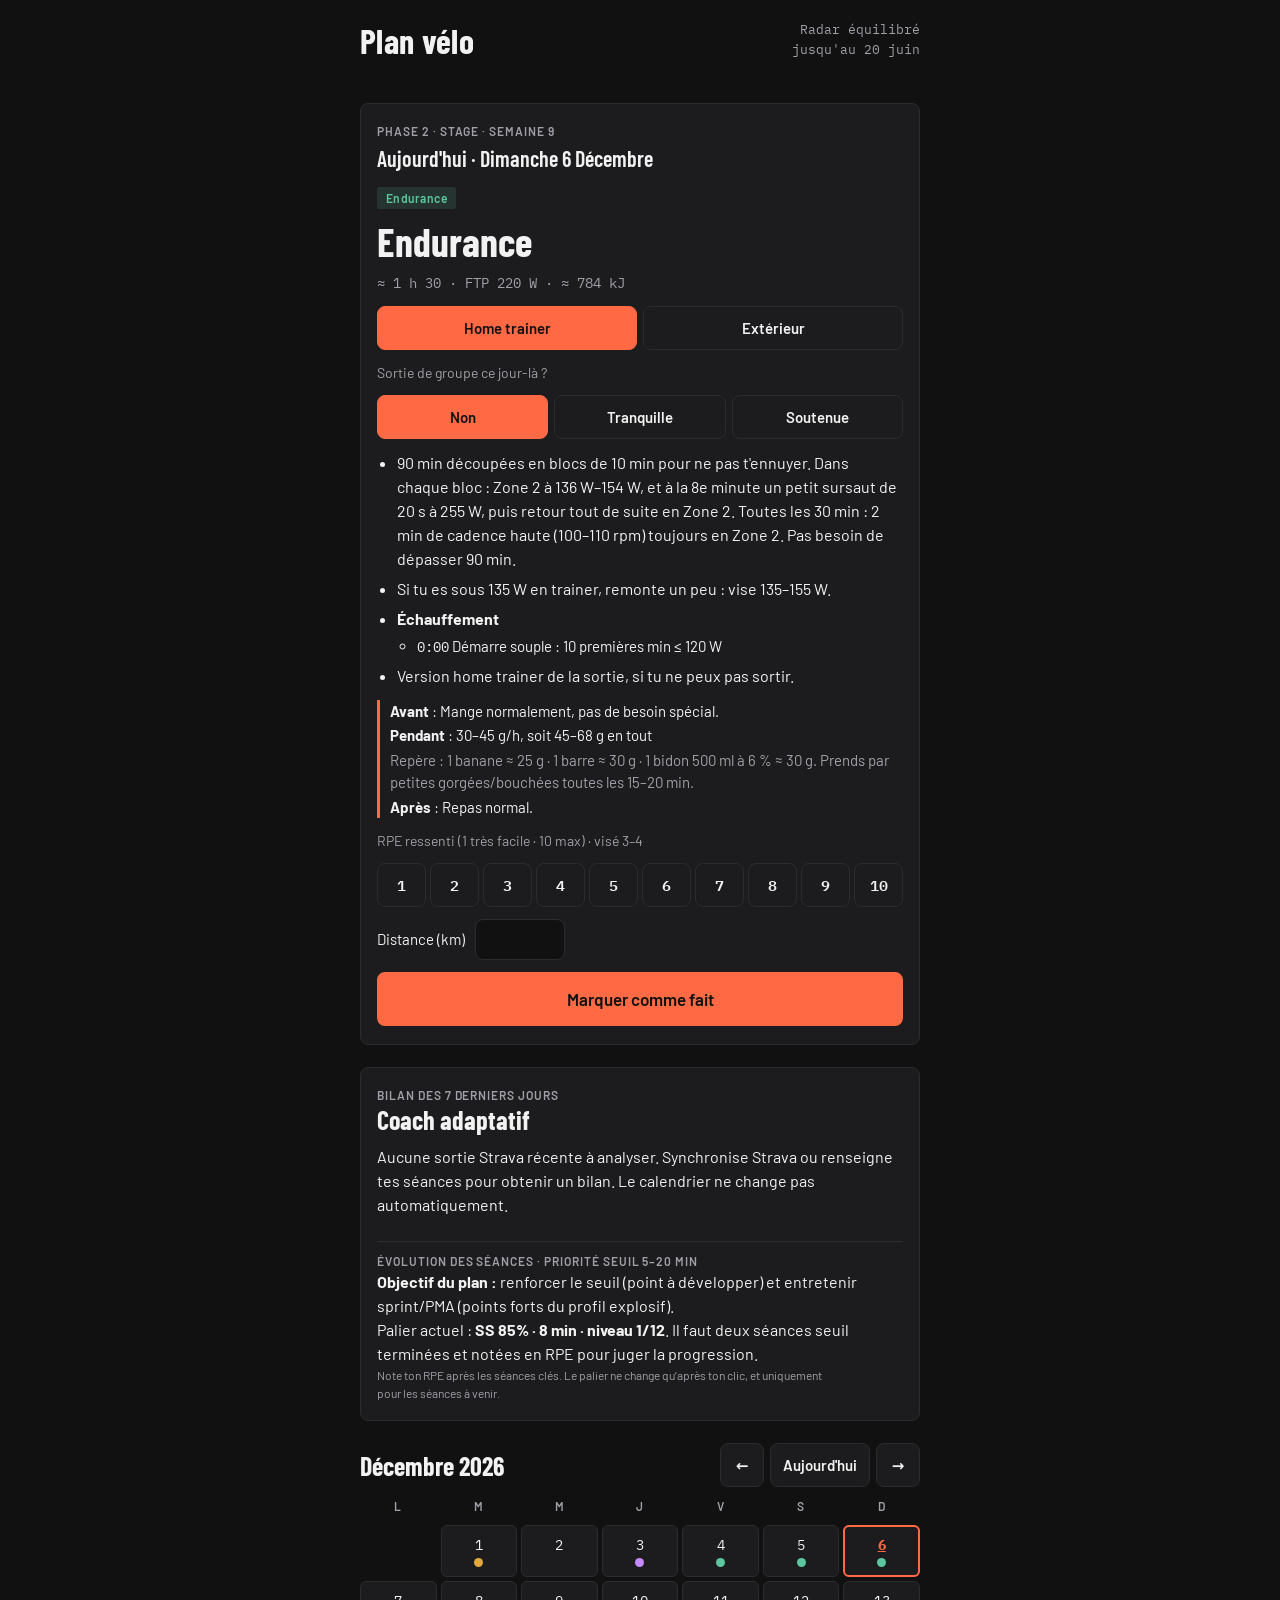
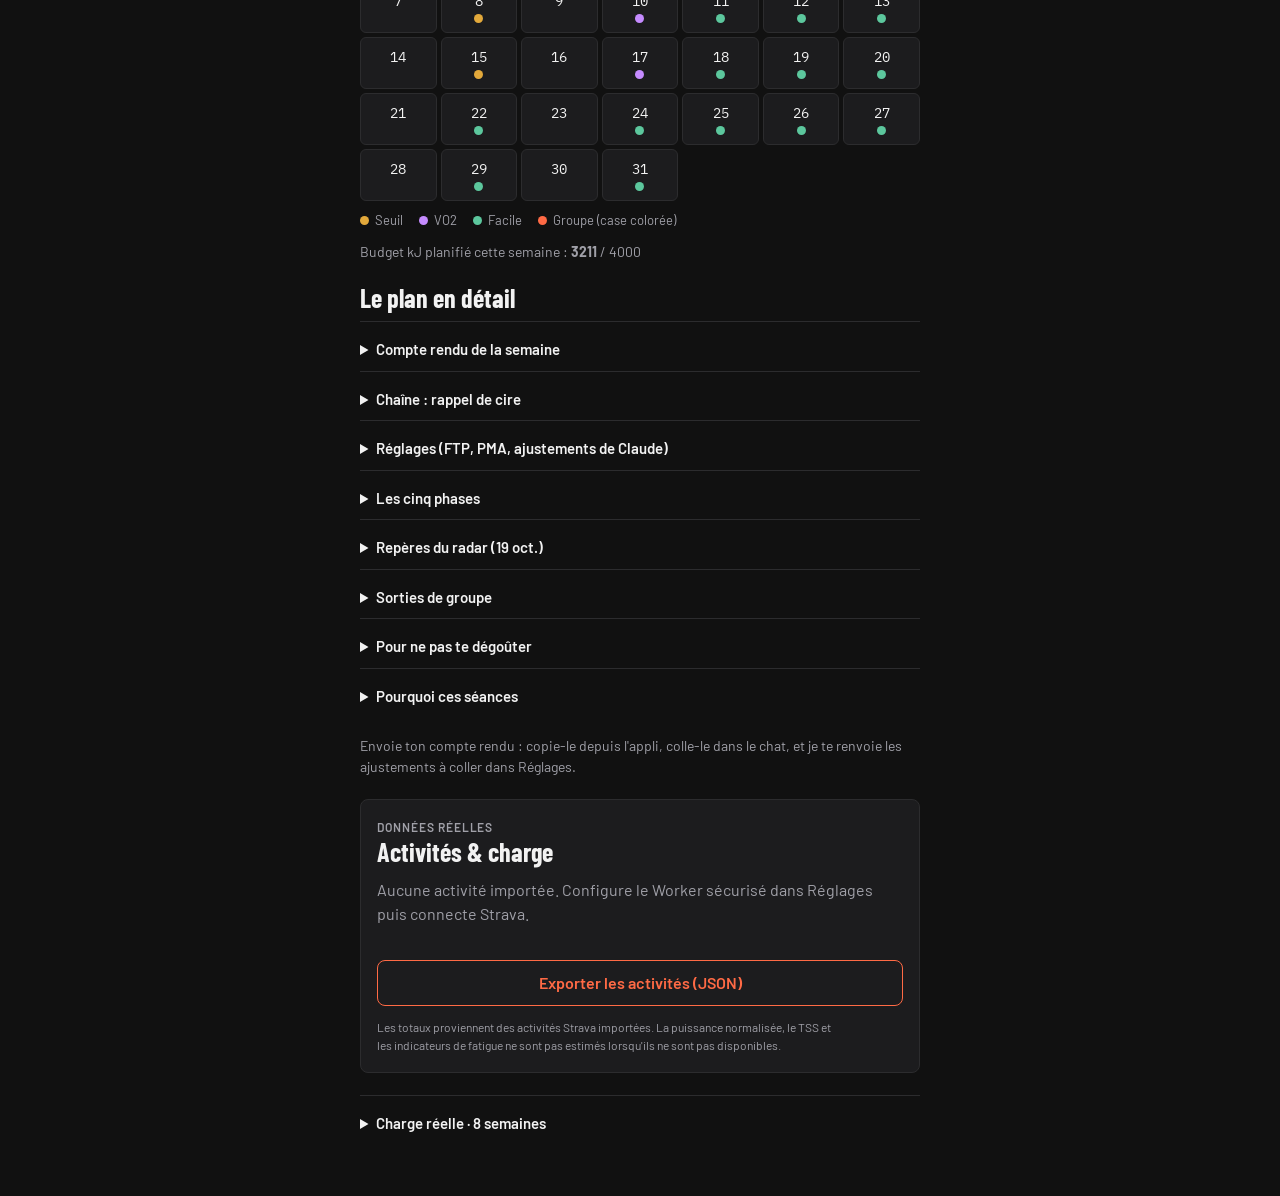
==== commit b7f59484: "Add files via upload" ====
--- a/index.html
+++ b/index.html
@@ -251,7 +251,7 @@
 const weekIdx=d=>Math.floor(Math.round((mk(d.getFullYear(),d.getMonth(),d.getDate())-START)/864e5)/7);
 const monday=d=>addD(d,-((d.getDay()+6)%7));
 function phaseOf(w){if(w<=5)return{p:1,i:w,n:"Phase 1 · Base"};if(w<=10)return{p:2,i:w-6,n:"Phase 2 · Stage"};if(w<=12)return{p:"F",i:w-11,n:"Fêtes"};if(w<=20)return{p:3,i:w-13,n:"Phase 3 · Seuil"};if(w<=28)return{p:4,i:w-21,n:"Phase 4 · Spécifique"};return{p:5,i:w-29,n:"Phase 5 · Affûtage"}}
-const S={ftpHT:220,ftpExt:230,pma:240,waxType:"immersion",waxKm:300,kjBudget:4000,seuilStage:0,wax:null,days:{},over:{},reports:{},db:null,tab:"seance",sel:iso(new Date()),mode:null,month:null};
+const S={ftpHT:220,ftpExt:230,pma:240,waxType:"immersion",waxKm:300,kjBudget:4000,seuilStage:0,seuilStageFrom:"2026-11-30",wax:null,days:{},over:{},reports:{},db:null,tab:"seance",sel:iso(new Date()),mode:null,month:null};
 // ---- reprise après maladie : semaine du 16 nov allégée, aucune séance à fond (ajustement par défaut, ne clobber pas si déjà modifié localement)
 const SICK_OVER={
  "2026-11-17":{spec:{kind:"ss",title:"Seuil léger (reprise)",main:["3 × 5 min à {85%} — récup 3 min à {55%}"],warm:"th",dur:30,hard:true,note:"Reprise après maladie : réduit en volume et en intensité, pas à fond."}},
@@ -318,10 +318,10 @@
  if(d<START||d>END)return{kind:"free",title:"Hors plan",dur:0,main:[],warm:"none",note:"",so:"",hard:false,mode:"ext"};
  const{p,i}=phaseOf(w);
  if(p==="F"&&dow!==1&&dow!==3)return{kind:"free",title:"Fêtes · sortie plaisir",dur:90,main:[[90,"Sortie libre à l'envie, ≤ {75%}. Si tu as envie d'une séance : 4 × 8 min à {90%}, récup 3 min."]],warm:"easy",note:"2 semaines pour souffler. Ne cherche pas la perf.",so:"",hard:false,mode:"ext"};
- if(dow===1)return{kind:"rest",title:"Repos ou natation tranquille",dur:0,main:[],warm:"none",note:"Natation facile 30–40 min si tu en as envie. Si tu sors à vélo : 30–40 min max, 2 accélérations de 10 s, rien de plus.",so:"",hard:false,mode:"ext"};
+ if(dow===1)return{kind:"rest",title:"Repos — récupération facultative",dur:0,main:[],warm:"none",note:"Repos conseillé. Si tu te sens bien et veux accumuler un peu de volume : option 45 min de vélo très facile à 50–60 % FTP (RPE 1–2), sans sprint ni accélération. Si tu es fatigué, garde le repos complet ; ne rattrape aucune séance.",so:"",hard:false,mode:"ext"};
  if(dow===3)return{kind:"rest",title:"Pas de vélo",dur:0,main:[],warm:"none",note:"Jour de récupération complet.",so:"",hard:false,mode:"ext"};
  if(dow===2||dow===4){const k=key(w,dow);return k}
- if(dow===5){const sp=p===1&&(i===2||i===4);return easyD(sp?"Facile 45 min + sprints":"Facile 45 min",45,sp?"45 min à {50%}–{60%}, jambes souples. À la fin : 6 × 15 s de sprint à fond, récup 1 min 45 très facile.":"45 min à {50%}–{60%}, jambes souples, cadence libre.","easy",false,"",sp?"Sprints sur route plate ou faux plat montant, assis puis debout, cadence haute.":"Rien de spécial : roule tranquille, relief faible.")}
+ if(dow===5){const sp=p===1&&(i===2||i===4);return easyD(sp?"Facile 45 min + sprints":"Récupération facile 45 min",45,sp?"45 min à {50%}–{60%}, jambes souples. Si tu choisis l'option récupération, reste à 50–60 % FTP (RPE 1–2) et saute les sprints. Si tu gardes la séance sprint prévue : 6 × 15 s à fond, récup 1 min 45 très facile.":"45 min à {50%}–{60%} FTP (RPE 1–2), jambes souples, cadence libre : cette sortie peut servir à accumuler du volume facile si tu te sens bien.","easy",false,sp?"Si tu ne te sens pas frais, fais seulement 45 min de récupération très facile ou repose-toi.":"Si tu ne te sens pas bien, écourte ou repose-toi.",sp?"Sprints sur route plate ou faux plat montant, assis puis debout, cadence haute.":"Rien de spécial : roule tranquille, relief faible.")}
  const light=(p===3||p===4||p===5)&&(i===3||i===7);
  if(dow===6){let dur,txt,hard=false,ht;
   if(p===1||p===2){dur=105;txt="Sortie vallonnée. Dans les côtes ≤ {90%}, plat et descente tranquilles à {62%}–{70%}.";ht={dur:75,m:[[75,"5 × 6 min à {93%}, récup 3 min à {55%}"]]}}
@@ -375,10 +375,11 @@
 // On démarre déjà à 85% / 8 min (confortable), on allonge d'abord la durée jusqu'à 15 min, puis seulement là on monte la puissance.
 function seuilProgression(p,d){
  const st=+S.seuilStage||0;
+ if(iso(d)<(S.seuilStageFrom||"2026-11-30"))return p;
  if(st>=SEUIL_TABLE.length)return p; // palier terminé, le plan normal reprend tel quel
  const{pct,n,m,r,lbl}=SEUIL_TABLE[st];
  const[dur,txt]=sb(n,m,pct,r);
- return{...p,main:[[dur,txt]],dur,title:lbl,note:(p.note?p.note+" · ":"")+`Reconstruction du seuil 1 → seuil 2 (profil explosif) : palier "${lbl}" (${pct}% FTP, ${n}×${m} min) — palier ${st+1}/${SEUIL_TABLE.length}, avancé par Claude selon ton bilan.`};
+ return{...p,main:[[dur,txt]],dur,title:lbl,note:(p.note?p.note+" · ":"")+`Progression ciblée seuil 1 → seuil 2 : palier "${lbl}" (${pct}% FTP, ${n}×${m} min) — niveau ${st+1}/${SEUIL_TABLE.length}.`};
 }
 // ---- carbs
 function carbs(p){const d=p.dur;if(!d||p.kind==="rest")return null;const h=d/60;let lo,hi,txt;
@@ -399,14 +400,13 @@
 function hm(m){return m>=60?Math.floor(m/60)+" h"+(m%60?" "+String(m%60).padStart(2,"0"):""):m+" min"}
 const LS={get(k,d){try{const r=localStorage.getItem(k);return r?JSON.parse(r):d}catch(e){return d}},set(k,v){try{localStorage.setItem(k,JSON.stringify(v))}catch(e){}}};
 let DONE=LS.get("plan4wkg-done",{}),KM=LS.get("plan4wkg-km",{}),RPE=LS.get("plan4wkg-rpe",{});
-{const st=LS.get("plan4wkg-set",{});["ftpHT","ftpExt","pma","waxKm","kjBudget"].forEach(k=>{if(+st[k]>0)S[k]=+st[k]});if(st.seuilStage!=null)S.seuilStage=+st.seuilStage||0;if(WAX[st.waxType])S.waxType=st.waxType}
+{const st=LS.get("plan4wkg-set",{});["ftpHT","ftpExt","pma","waxKm","kjBudget"].forEach(k=>{if(+st[k]>0)S[k]=+st[k]});if(st.seuilStage!=null)S.seuilStage=+st.seuilStage||0;if(/^\d{4}-\d\d-\d\d$/.test(st.seuilStageFrom||""))S.seuilStageFrom=st.seuilStageFrom;if(WAX[st.waxType])S.waxType=st.waxType}
 S.wax=LS.get("plan4wkg-wax",null);S.over=LS.get("plan4wkg-over",{});
 if(LS.get("plan4wkg-v",0)!==2){S.over={};LS.set("plan4wkg-over",{});LS.set("plan4wkg-v",2)}
 {const SICK_V=3,sv=+LS.get("plan4wkg-sickv",0)||0;Object.keys(SICK_OVER).forEach(k=>{if(!(k in S.over)||(sv<SICK_V&&k==="2026-11-19"))S.over[k]=SICK_OVER[k]});LS.set("plan4wkg-sickv",SICK_V)}LS.set("plan4wkg-over",S.over);
 // ---------- Strava sync : import dédupliqué ----------
 let STRAVA=LS.get("plan4wkg-strava",{}); // agrégats journaliers reconstruits depuis le registre
 let ACTIVITIES=LS.get("plan4wkg-activities",{}); // {id: activité Strava}
-let POWER_CURVE=LS.get("plan4wkg-power-curve",null);
 let STOK=LS.get("plan4wkg-stok",null); // ancien jeton, conservé pour migration manuelle seulement
 let STSESSION=LS.get("plan4wkg-strava-session",null);
 let STRAVA_SESSION_NEW=false;
@@ -463,9 +463,6 @@
    if(arr.length<100)break;page++;
   }
   rebuildStravaDays();LS.set("plan4wkg-activities",ACTIVITIES);SCFG.lastSync=Date.now()/1000;SCFG.metricsBackfill=true;SCFG.metricsBackfillVersion=3;LS.set("plan4wkg-scfg",SCFG);
-  // Les résumés de sortie peuvent évoluer après une synchronisation : ne pas
-  // continuer à afficher un profil de puissance calculé sur les anciennes données.
-  POWER_CURVE=null;LS.set("plan4wkg-power-curve",null);
   if(msg)msg.textContent=`Synchronisation terminée : ${inserted} nouvelle(s) activité(s), ${received} reçue(s). ${Object.keys(ACTIVITIES).length} activités conservées.`;
   renderAll();renderActivityPanel();
  }catch(e){console.warn("strava sync",e);if(msg)msg.textContent="Erreur Strava : "+e.message}
@@ -488,45 +485,41 @@
  }
  host.innerHTML=`<div class="scroll"><table><thead><tr><th>Semaine</th><th>Sorties</th><th>Durée</th><th>Travail</th><th>Charge RPE (points; notées/total)</th><th>W moy.</th><th>FC moy.</th></tr></thead><tbody>${rows.join("")}</tbody></table></div>`;
 }
-function renderPowerCurve(result){
- const host=$("#powerCurve");if(!host)return;
- if(!result){host.textContent="Clique sur « Analyser mes meilleures puissances » pour recalculer le profil avec les dernières sorties Strava.";return}
- const durations=[[1,"1 s"],[5,"5 s"],[15,"15 s"],[30,"30 s"],[60,"1 min"],[120,"2 min"],[300,"5 min"],[600,"10 min"],[1200,"20 min"],[1800,"30 min"],[3600,"60 min"]];
- const rows=durations.map(([seconds,label])=>{const item=result.profile&&result.profile[seconds];return `<tr><td>${label}</td><td>${item?`${Math.round(item.watts)} W`:"—"}</td><td>${item?esc(item.date):"—"}</td><td>${item?esc(item.name):"—"}</td></tr>`}).join("");
- const analyzed=+result.analyzed||0,unavailable=+result.unavailable||0;
- host.innerHTML=`<p class="trend-note">Analyse faite le ${new Date(result.analyzedAt||Date.now()).toLocaleString("fr-FR")} · ${analyzed} flux watts analysés sur ${+result.scanned||0} sorties examinées.</p>${analyzed?`<div class="scroll"><table><thead><tr><th>Durée</th><th>Meilleure moyenne</th><th>Date</th><th>Sortie</th></tr></thead><tbody>${rows}</tbody></table></div>`:`<p>Aucun flux watts exploitable trouvé dans les sorties examinées. Vérifie que Strava a enregistré la puissance sur ces activités.</p>`}${unavailable?`<p class="trend-note">${unavailable} flux n’étaient pas accessibles.</p>`:""}`;
-}
-function addPowerCurveSettings(){
- const host=$("#set");if(!host||$("#powerCurveDetails"))return;
- host.insertAdjacentHTML("beforeend",`<details id="powerCurveDetails"><summary>Profil de puissance observé</summary><p class="trend-note" style="margin-top:8px">Meilleures moyennes glissantes observées sur les 40 sorties les plus récentes des 180 derniers jours. Après chaque synchronisation Strava, relance l’analyse pour inclure les nouvelles sorties. Ce relevé ne remplace pas un test 4DP.</p><button class="btn2" id="analyzePowerCurve">Analyser mes meilleures puissances</button><div id="powerCurve" aria-live="polite" class="muted">Clique sur « Analyser mes meilleures puissances » pour recalculer le profil avec les dernières sorties Strava.</div></details>`);
- renderPowerCurve(POWER_CURVE);
+function thresholdEvolution(){
+ const stage=Math.max(0,Math.min(SEUIL_TABLE.length,+S.seuilStage||0)),todayDate=mk(today.getFullYear(),today.getMonth(),today.getDate()),activityDates=new Set(Object.values(ACTIVITIES).filter(a=>a&&a.date).map(a=>a.date)),sessions=[];
+ for(let i=1;i<=56&&sessions.length<2;i++){
+  const d=addD(todayDate,-i),k=iso(d),p=plan(d);
+  if(p.kind==="ss"&&(DONE[k]||activityDates.has(k)))sessions.push({date:k,rpe:+RPE[k]||0,title:p.title});
+ }
+ const ready=sessions.length===2&&sessions.every(s=>s.rpe>0&&s.rpe<=7),high=sessions.length===2&&sessions.every(s=>s.rpe>=9),nextTuesday=()=>{const delta=(2-todayDate.getDay()+7)%7||7;return iso(addD(todayDate,delta))};
+ return{stage,step:SEUIL_TABLE[stage],following:SEUIL_TABLE[stage+1],nextLabel:SEUIL_TABLE[stage+1]?.lbl||(stage===SEUIL_TABLE.length-1?"seuil plein":null),sessions,ready,high,nextDate:nextTuesday()};
+}
+function renderSessionEvolution(){
+ const e=thresholdEvolution(),stageLabel=e.step?`${e.step.lbl} · niveau ${e.stage+1}/${SEUIL_TABLE.length}`:"seuil plein · progression terminée";
+ const history=e.sessions.length?`<p class="muted">Séances seuil récentes : ${e.sessions.slice().reverse().map(s=>`${esc(s.date)} · ${esc(s.title)} · ${s.rpe?"RPE "+s.rpe:"RPE manquant"}`).join(" ; ")}</p>`:"";
+ let status;
+ if(!e.step)status="La progression seuil prévue est terminée ; le plan reprend ensuite son travail spécifique.";
+ else if(e.ready)status=`Tes deux dernières séances seuil sont terminées avec un RPE ≤ 7. Le palier suivant est prêt : ${e.nextLabel}.`;
+ else if(e.high)status="RPE ≥ 9 sur les deux dernières séances seuil : on garde le palier actuel et on ne monte pas la charge.";
+ else if(e.sessions.length<2)status="Il faut deux séances seuil terminées et notées en RPE pour juger la progression.";
+ else status="On maintient le palier : les deux dernières séances ne valident pas encore les critères de progression (RPE ≤ 7).";
+ const action=e.ready&&e.nextLabel?`<button class="btn2" id="advanceThreshold">Appliquer ${esc(e.nextLabel)} à partir du ${esc(e.nextDate)}</button>`:"";
+ return `<div style="border-top:1px solid var(--line);margin-top:12px;padding-top:10px"><div class="eyebrow">Évolution des séances · priorité seuil 5–20 min</div><p><b>Objectif du plan :</b> renforcer le seuil (point à développer) et entretenir sprint/PMA (points forts du profil explosif).</p><p>Palier actuel : <b>${esc(stageLabel)}</b>. ${esc(status)}</p>${history}${action}<p class="muted" style="font-size:12px">Note ton RPE après les séances clés. Le palier ne change qu’après ton clic, et uniquement pour les séances à venir.</p></div>`;
 }
 function renderAdaptiveCoach(){
  const host=$("#adaptiveCoach");if(!host)return;
+ const evolution=renderSessionEvolution();
  const now=new Date(),todayKey=iso(now),from=iso(addD(now,-6)),baselineFrom=iso(addD(now,-34)),baselineTo=from,all=Object.values(ACTIVITIES),rides=all.filter(a=>a&&a.date>=from&&a.date<=todayKey),baseline=all.filter(a=>a&&a.date>=baselineFrom&&a.date<baselineTo);
- if(!rides.length){host.innerHTML='<div class="when"><span class="eyebrow">Bilan des 7 derniers jours</span><h2>Coach adaptatif</h2></div><p>Aucune sortie Strava récente à analyser. Le calendrier et les séances restent inchangés.</p>';return}
+ if(!rides.length){host.innerHTML='<div class="when"><span class="eyebrow">Bilan des 7 derniers jours</span><h2>Coach adaptatif</h2></div><p>Aucune sortie Strava récente à analyser. Synchronise Strava ou renseigne tes séances pour obtenir un bilan. Le calendrier ne change pas automatiquement.</p>'+evolution;return}
  const minutes=rides.reduce((s,a)=>s+(+a.moving_time||0),0)/60,kjRides=rides.filter(a=>a.kilojoules!=null&&Number.isFinite(+a.kilojoules)),kj=kjRides.reduce((s,a)=>s+(+a.kilojoules||0),0),rated=rides.filter(a=>+RPE[a.date]>0),sessionRpe=rated.reduce((s,a)=>s+(+a.moving_time||0)/60*(+RPE[a.date]||0),0),baselineRated=baseline.filter(a=>+RPE[a.date]>0),baselineRpe=baselineRated.reduce((s,a)=>s+(+a.moving_time||0)/60*(+RPE[a.date]||0),0),baselineCoverage=baseline.length?baselineRated.length/baseline.length:0,hardDays=[...new Set(rated.filter(a=>+RPE[a.date]>=9).map(a=>a.date))];
  const rec=hardDays.length>=2?`RPE 9–10 a été saisi sur ${hardDays.length} journées distinctes cette semaine. Conseil : garde la prochaine séance clé courte ou facile si les jambes sont encore lourdes. Je ne change pas ton calendrier.`:rated.length?"Aucun signal répété de RPE très élevé n’apparaît dans les séances notées. Suis la séance prévue et continue à renseigner ton RPE.":"Il manque les RPE de tes sorties récentes : note-les dans le tracker pour que le coach puisse tenir compte de ton ressenti.";
  const baselineText=baseline.length&&baselineCoverage>=.75?`Moyenne des 4 semaines précédentes : ${Math.round(baselineRpe/4)} points durée × RPE par semaine (${baselineRated.length}/${baseline.length} sorties notées).`:`Repère 4 semaines indisponible : il faut au moins 75 % des sorties notées pour comparer.`;
- host.innerHTML=`<div class="when"><span class="eyebrow">Bilan des 7 derniers jours</span><h2>Coach adaptatif</h2></div><p><b>${rides.length}</b> sortie(s) · <b>${minutes.toFixed(0)} min</b> · <b>${kjRides.length?Math.round(kj).toLocaleString("fr-FR")+" kJ":"kJ indisponibles"}</b></p><p class="muted">Charge ressentie renseignée : ${rated.length?`${Math.round(sessionRpe)} points durée × RPE (${rated.length}/${rides.length} sorties notées)`:`aucun RPE saisi (${rides.length} sortie(s) à noter)`}.</p><p class="muted">${baselineText}</p><p>${rec}</p>`;
-}
-async function analyzePowerCurve(){
- const button=$("#analyzePowerCurve"),host=$("#powerCurve");if(!button||!host)return;
- button.disabled=true;host.textContent="Analyse Strava en cours…";
- try{
-  const base=stravaWorker();if(!base)throw new Error("URL du Worker sécurisée manquante dans Réglages.");
-  if(!STSESSION)throw new Error("Session Strava absente ou expirée. Reconnecte Strava dans Réglages.");
-  const response=await fetch(`${base}/api/power-curve?days=180&limit=40`,{headers:{Authorization:"Bearer "+STSESSION}});
-  const result=await response.json();if(!response.ok)throw new Error(result.error||`Erreur ${response.status}`);
-  result.analyzedAt=new Date().toISOString();POWER_CURVE=result;LS.set("plan4wkg-power-curve",POWER_CURVE);renderPowerCurve(POWER_CURVE);
- }catch(error){host.textContent="Analyse impossible : "+(error.message||"erreur inconnue");}
- finally{button.disabled=false;}
+ host.innerHTML=`<div class="when"><span class="eyebrow">Bilan des 7 derniers jours</span><h2>Coach adaptatif</h2></div><p><b>${rides.length}</b> sortie(s) · <b>${minutes.toFixed(0)} min</b> · <b>${kjRides.length?Math.round(kj).toLocaleString("fr-FR")+" kJ":"kJ indisponibles"}</b></p><p class="muted">Charge ressentie renseignée : ${rated.length?`${Math.round(sessionRpe)} points durée × RPE (${rated.length}/${rides.length} sorties notées)`:`aucun RPE saisi (${rides.length} sortie(s) à noter)`}.</p><p class="muted">${baselineText}</p><p>${rec}</p>${evolution}`;
 }
 function renderActivityPanel(){
  const arr=Object.values(ACTIVITIES).sort((a,b)=>(b.start_date||"").localeCompare(a.start_date||""));
  const stats=$("#activityStats"),table=$("#activityTable");if(!stats||!table)return;
  renderActivityTrend(arr);
- renderPowerCurve(POWER_CURVE);
  renderAdaptiveCoach();
  if(!arr.length){stats.textContent="Aucune activité importée. Configure le Worker sécurisé dans Réglages puis connecte Strava.";table.innerHTML="";return}
  const totalKm=arr.reduce((s,a)=>s+(+a.distance||0),0)/1000,totalKj=arr.reduce((s,a)=>s+(+a.kilojoules||0),0),totalH=arr.reduce((s,a)=>s+(+a.moving_time||0),0)/3600,totalD=arr.reduce((s,a)=>s+(+a.total_elevation_gain||0),0),weightedMetric=field=>{const list=arr.filter(a=>+a[field]>0&&+a.moving_time>0),seconds=list.reduce((s,a)=>s+(+a.moving_time||0),0);return seconds?Math.round(list.reduce((s,a)=>s+(+a[field])*(+a.moving_time||0),0)/seconds):null},avgPower=weightedMetric("average_watts"),weightedPower=weightedMetric("weighted_average_watts"),avgHr=weightedMetric("average_heartrate"),maxHr=arr.reduce((m,a)=>Math.max(m,+a.max_heartrate||0),0)||null;
@@ -534,7 +527,7 @@
  table.innerHTML=`<div class="scroll"><table><thead><tr><th>Date</th><th>Sortie</th><th>Km</th><th>D+</th><th>W moy.</th><th>W pond.</th><th>FC moy.</th><th>FC max.</th></tr></thead><tbody>${arr.slice(0,12).map(a=>`<tr><td>${esc(a.date)}</td><td>${esc(a.name)}</td><td>${((+a.distance||0)/1000).toFixed(1)}</td><td>${Math.round(+a.total_elevation_gain||0)}</td><td>${a.average_watts?Math.round(a.average_watts):"—"}</td><td>${a.weighted_average_watts?Math.round(a.weighted_average_watts):"—"}</td><td>${a.average_heartrate?Math.round(a.average_heartrate):"—"}</td><td>${a.max_heartrate?Math.round(a.max_heartrate):"—"}</td></tr>`).join("")}</tbody></table></div>`;
 }
 function sync(){S.days={};Object.keys(DONE).forEach(k=>{S.days[k]={done:true,km:KM[k]||0}});Object.keys(KM).forEach(k=>{if(!S.days[k])S.days[k]={done:false,km:KM[k]}})}
-const saveSet=()=>LS.set("plan4wkg-set",{ftpHT:S.ftpHT,ftpExt:S.ftpExt,pma:S.pma,waxType:S.waxType,waxKm:S.waxKm,kjBudget:S.kjBudget,seuilStage:S.seuilStage});
+const saveSet=()=>LS.set("plan4wkg-set",{ftpHT:S.ftpHT,ftpExt:S.ftpExt,pma:S.pma,waxType:S.waxType,waxKm:S.waxKm,kjBudget:S.kjBudget,seuilStage:S.seuilStage,seuilStageFrom:S.seuilStageFrom});
 const TAG=k=>({group:"grp",ss:"ss",ou:"ss",vo2:"vo2",short:"vo2",hill:"ss",rest:"off"}[k]||"easy");
 const LAB=k=>({ss:"Séance clé · seuil",ou:"Séance clé · seuil",vo2:"Séance clé · VO2",short:"Séance clé · VO2",hill:"Sortie avec efforts",group:"Sortie de groupe",endu:"Endurance",easy:"Facile",free:"Libre",rest:"Repos"}[k]||"");
 const RV={ss:"7–8",ou:"7–8",vo2:"8–9",short:"8",hill:"6–7",endu:"3–4",easy:"2–3",free:"3–4",group:"3–7"};
@@ -567,9 +560,10 @@
  h+=`<ul>${li.map(x=>`<li>${x}</li>`).join("")}</ul>`;
  const c=carbs({...p,dur});
  if(c)h+=`<div class="carb"><span><b>Avant</b> : ${esc(c.before)}</span><span><b>Pendant</b> : ${esc(c.during)}</span>${c.u?`<span class="muted">${esc(c.u)}</span>`:""}<span><b>Après</b> : ${esc(c.after)}</span></div>`;
- if(p.dur>0){const done=!!DONE[k];const sd=STRAVA[k];
-  if(sd)h+=`<div class="muted" style="font-size:14px">Strava : ${esc(sd.name)} · ${sd.km} km · ${sd.dur} min · ${sd.kj} kJ · ${sd.elev||0} m D+${sd.avgPower?" · "+sd.avgPower+" W moy.":""}${sd.weighted?" · "+sd.weighted+" W pondérés":""}${sd.avgHr?" · FC "+sd.avgHr+" bpm":""}${sd.maxHr?" · FC max. "+sd.maxHr+" bpm":""}</div>`;
-  const rv=RPE[k]||0;h+=`<div class="fld" style="margin-top:0">RPE ressenti (1 très facile · 10 max)${RV[p.kind]?" · visé "+RV[p.kind]:""}</div><div class="rpe">${[1,2,3,4,5,6,7,8,9,10].map(n=>`<button data-r="${n}" class="${rv===n?"on":""}" aria-label="RPE ${n}">${n}</button>`).join("")}</div>`;
+ const sd=STRAVA[k];
+ if(sd)h+=`<div class="muted" style="font-size:14px">Strava : ${esc(sd.name)} · ${sd.km} km · ${sd.dur} min · ${sd.kj} kJ · ${sd.elev||0} m D+${sd.avgPower?" · "+sd.avgPower+" W moy.":""}${sd.weighted?" · "+sd.weighted+" W pondérés":""}${sd.avgHr?" · FC "+sd.avgHr+" bpm":""}${sd.maxHr?" · FC max. "+sd.maxHr+" bpm":""}</div>`;
+ if(p.dur>0||sd){const rv=RPE[k]||0;h+=`<div class="fld" style="margin-top:0">RPE ressenti (1 très facile · 10 max)${RV[p.kind]?" · visé "+RV[p.kind]:""}</div><div class="rpe">${[1,2,3,4,5,6,7,8,9,10].map(n=>`<button data-r="${n}" class="${rv===n?"on":""}" aria-label="RPE ${n}">${n}</button>`).join("")}</div>`}
+ if(p.dur>0){const done=!!DONE[k];
   h+=`<div class="kmrow"><label for="km">Distance (km)</label><input id="km" type="number" inputmode="decimal" step="0.1" min="0" value="${KM[k]!=null?KM[k]:""}"${sd?" readonly":""}></div>`;
   h+=`<button class="donebtn${done?" is-done":""}" id="donebtn" aria-pressed="${done}">${done?"Fait ✓ (annuler)":"Marquer comme fait"}</button>`}
  elT.innerHTML=h}
@@ -597,14 +591,15 @@
  `<div class="fld">Type<select id="wtype">${Object.keys(WAX).map(k=>`<option value="${k}"${S.waxType===k?" selected":""}>${WAX[k].n}</option>`).join("")}</select></div><div class="fld">Rappel tous les (km)<input id="wkm" type="number" inputmode="numeric" value="${iv}"></div><div class="fld">Date de la dernière cire<input id="wdate" type="date" value="${esc(w.setAt||"")}"></div><div class="fld">Km faits depuis cette date<input id="wbase" type="number" inputmode="decimal" value="${w.baseKm!=null?w.baseKm:0}"></div><button class="btn2" id="wsave">Enregistrer</button> <button class="btn2" id="wnow">Cire remise aujourd'hui</button><p class="muted" style="margin-top:10px">Défauts : 300 km en bain de cire (Zero Friction Cycling), 150 km à goutter (estimation, ajuste).
 Recire plus tôt si la chaîne devient bruyante ou si l'eau ne perle plus. Les km viennent de ceux que tu saisis dans chaque séance.</p>`}
 function renderSet(){$("#set").innerHTML=`<div class="fld">FTP home trainer (W)<input id="fh" type="number" inputmode="numeric" value="${S.ftpHT}"></div><div class="fld">FTP extérieur (W)<input id="fe" type="number" inputmode="numeric" value="${S.ftpExt}"></div><div class="fld">PMA : ton meilleur 5 min (W)<input id="pm" type="number" inputmode="numeric" value="${S.pma}"></div><p class="muted" style="margin-top:8px">Les watts du plan se recalculent.
-Les séances PMA se calculent en % de ce record (en home trainer, environ 4 % de moins).</p><div class="fld">Budget kJ hebdo (estimation planifiée vs ce chiffre)<input id="kjb" type="number" inputmode="numeric" value="${S.kjBudget||""}"></div><p class="muted" style="margin-top:8px">Palier seuil actuel : <b>${(SEUIL_TABLE[+S.seuilStage]||{lbl:"seuil plein (plan normal)"}).lbl}</b> (${+S.seuilStage+1}/${SEUIL_TABLE.length}).
-Claude l'avance via ton bilan hebdo — tu n'as rien à faire ici.</p><div class="fld" style="border-top:1px solid var(--line);padding-top:10px;margin-top:10px">Strava — URL du Worker sécurisé<input id="scworker" type="url" placeholder="https://velo-tracker-api.ton-compte.workers.dev" value="${esc(SCFG.workerUrl||"")}"></div><p class="muted" style="font-size:13px">Le Client Secret et les jetons restent côté serveur. Ne les colle plus dans cette page.
+Les séances PMA se calculent en % de ce repère (en home trainer, environ 4 % de moins).</p><div class="fld">Budget kJ hebdo (estimation planifiée vs ce chiffre)<input id="kjb" type="number" inputmode="numeric" value="${S.kjBudget||""}"></div><p class="muted" style="margin-top:8px">Palier seuil actuel : <b>${(SEUIL_TABLE[+S.seuilStage]||{lbl:"seuil plein (plan normal)"}).lbl}</b> (${Math.min(SEUIL_TABLE.length,+S.seuilStage+1)}/${SEUIL_TABLE.length}).
+Le Coach propose le palier suivant après deux séances seuil terminées avec un RPE ≤ 7. Le plan change seulement si tu valides la proposition dans le Coach.</p><div class="fld" style="border-top:1px solid var(--line);padding-top:10px;margin-top:10px">Strava — URL du Worker sécurisé<input id="scworker" type="url" placeholder="https://velo-tracker-api.ton-compte.workers.dev" value="${esc(SCFG.workerUrl||"")}"></div><p class="muted" style="font-size:13px">Le Client Secret et les jetons restent côté serveur. Ne les colle plus dans cette page.
 Le Worker doit être déployé et configuré avant la connexion.</p><button class="btn2" id="scsave">Enregistrer l'URL</button> <button class="btn2" id="scconn">Connecter Strava</button> <button class="btn2" id="scsync">Synchroniser</button><p class="muted" id="stmsg" style="margin-top:8px">${SCFG.lastSync?"Dernière synchro : "+new Date(SCFG.lastSync*1000).toLocaleString("fr-FR"):"Pas encore synchronisé."}</p><div class="fld">Ajustement de Claude (à coller)<textarea id="imp" style="min-height:90px" placeholder="Colle ici le code que je t'envoie"></textarea></div><button class="btn2" id="impb">Appliquer</button> <button class="btn2" id="impc">Effacer les ajustements</button><span id="impm" class="muted" style="margin-left:10px"></span>`}
-function renderAll(){sync();renderCard();renderGrid();renderWaxBan();renderWax();renderSet();addPowerCurveSettings()}
+function renderAll(){sync();renderCard();renderGrid();renderWaxBan();renderWax();renderSet()}
 function render(){renderCard();renderGrid()}
 document.addEventListener("click",e=>{const t=e.target.closest("button");if(!t)return;
  if(t.dataset.date){const p=t.dataset.date.split("-");sel=mk(+p[0],+p[1]-1,+p[2]);mode=null;renderCard();renderGrid();renderCR();elT.scrollIntoView({behavior:"smooth",block:"start"});return}
  if(t.dataset.r){const k=iso(sel),n=+t.dataset.r;if(RPE[k]===n)delete RPE[k];else RPE[k]=n;LS.set("plan4wkg-rpe",RPE);renderCard();renderAdaptiveCoach();return}
+ if(t.id==="advanceThreshold"){const e=thresholdEvolution();if(e.ready&&e.nextLabel){S.seuilStage=e.stage+1;S.seuilStageFrom=e.nextDate;saveSet();renderAll();renderActivityPanel()}return}
  if(t.dataset.m){mode=t.dataset.m;renderCard();return}
  if(t.dataset.g!==undefined){const k=iso(sel);if(t.dataset.g)S.grp[k]=t.dataset.g;else delete S.grp[k];LS.set("plan4wkg-grp",S.grp);renderAll();renderCR();return}
  if(t.id==="donebtn"){const k=iso(sel),v=$("#km").value;if(v!=="")KM[k]=+v;if(DONE[k])delete DONE[k];else DONE[k]=true;LS.set("plan4wkg-done",DONE);LS.set("plan4wkg-km",KM);renderAll();return}
@@ -613,15 +608,14 @@
  if(t.id==="todaybtn"){sel=clamp(today);view=mk(sel.getFullYear(),sel.getMonth(),1);mode=null;renderCard();renderGrid();renderCR();elT.scrollIntoView({block:"start"});return}
  if(t.id==="crcopy"){const ta=$("#crt");const msg=$("#crmsg");const mon=parse(ta.dataset.k);let rc="";for(let i=0;i<7;i++){const k2=iso(addD(mon,i));if(DONE[k2]||RPE[k2]||KM[k2])rc+=DL[i]+" : "+(DONE[k2]?"fait":"pas coché")+(RPE[k2]?", RPE "+RPE[k2]+"/10":"")+(KM[k2]?", "+KM[k2]+" km":"")+"\n"}if(rc)rc="\nRécap appli :\n"+rc;const done=()=>{msg.textContent="Copié. Colle-le dans le chat."};
   if(navigator.clipboard&&navigator.clipboard.writeText)navigator.clipboard.writeText(ta.value+rc).then(done,()=>{ta.select();document.execCommand("copy");done()});else{ta.select();document.execCommand("copy");done()}return}
- if(t.id==="scsave"){SCFG.workerUrl=$("#scworker").value.trim().replace(/\/$/,"");LS.set("plan4wkg-scfg",SCFG);renderSet();addPowerCurveSettings();return}
+ if(t.id==="scsave"){SCFG.workerUrl=$("#scworker").value.trim().replace(/\/$/,"");LS.set("plan4wkg-scfg",SCFG);renderSet();return}
  if(t.id==="scconn"){stravaConnect().catch(e=>{$("#stmsg").textContent=e.message});return}
  if(t.id==="scsync"){$("#stmsg").textContent="Synchro en cours…";stravaSync(false);return}
- if(t.id==="analyzePowerCurve"){analyzePowerCurve();return}
  if(t.id==="exportActivities"){const blob=new Blob([JSON.stringify({exportedAt:new Date().toISOString(),activities:ACTIVITIES},null,2)],{type:"application/json"});const a=document.createElement("a");a.href=URL.createObjectURL(blob);a.download="velo-tracker-activites.json";a.click();URL.revokeObjectURL(a.href);return}
  if(t.id==="wnow"){S.wax={setAt:iso(new Date()),baseKm:0};LS.set("plan4wkg-wax",S.wax);renderAll();return}
  if(t.id==="wsave"){const s=$("#wdate").value;if(!s)return;S.wax={setAt:s,baseKm:+$("#wbase").value||0};LS.set("plan4wkg-wax",S.wax);renderAll();return}
  if(t.id==="impb"){try{const o=JSON.parse($("#imp").value);const msg=$("#impm");let n=0;
-   if(o.settings){["ftpHT","ftpExt","pma","kjBudget"].forEach(k=>{if(+o.settings[k]>0)S[k]=+o.settings[k]});if(o.settings.seuilStage!=null)S.seuilStage=+o.settings.seuilStage||0;saveSet()}
+   if(o.settings){["ftpHT","ftpExt","pma","kjBudget"].forEach(k=>{if(+o.settings[k]>0)S[k]=+o.settings[k]});if(o.settings.seuilStage!=null)S.seuilStage=+o.settings.seuilStage||0;if(/^\d{4}-\d\d-\d\d$/.test(o.settings.seuilStageFrom||""))S.seuilStageFrom=o.settings.seuilStageFrom;saveSet()}
    if(o.over){Object.keys(o.over).forEach(k=>{if(/^\d{4}-\d\d-\d\d$/.test(k)&&o.over[k]&&o.over[k].spec){S.over[k]=o.over[k];n++}});LS.set("plan4wkg-over",S.over)}
    $("#imp").value="";renderAll();$("#impm").textContent=n+" jour(s) ajusté(s)."}catch(err){$("#impm").textContent="Code invalide."}return}
  if(t.id==="impc"){S.over={};LS.set("plan4wkg-over",S.over);renderAll();$("#impm").textContent="Ajustements effacés."}});
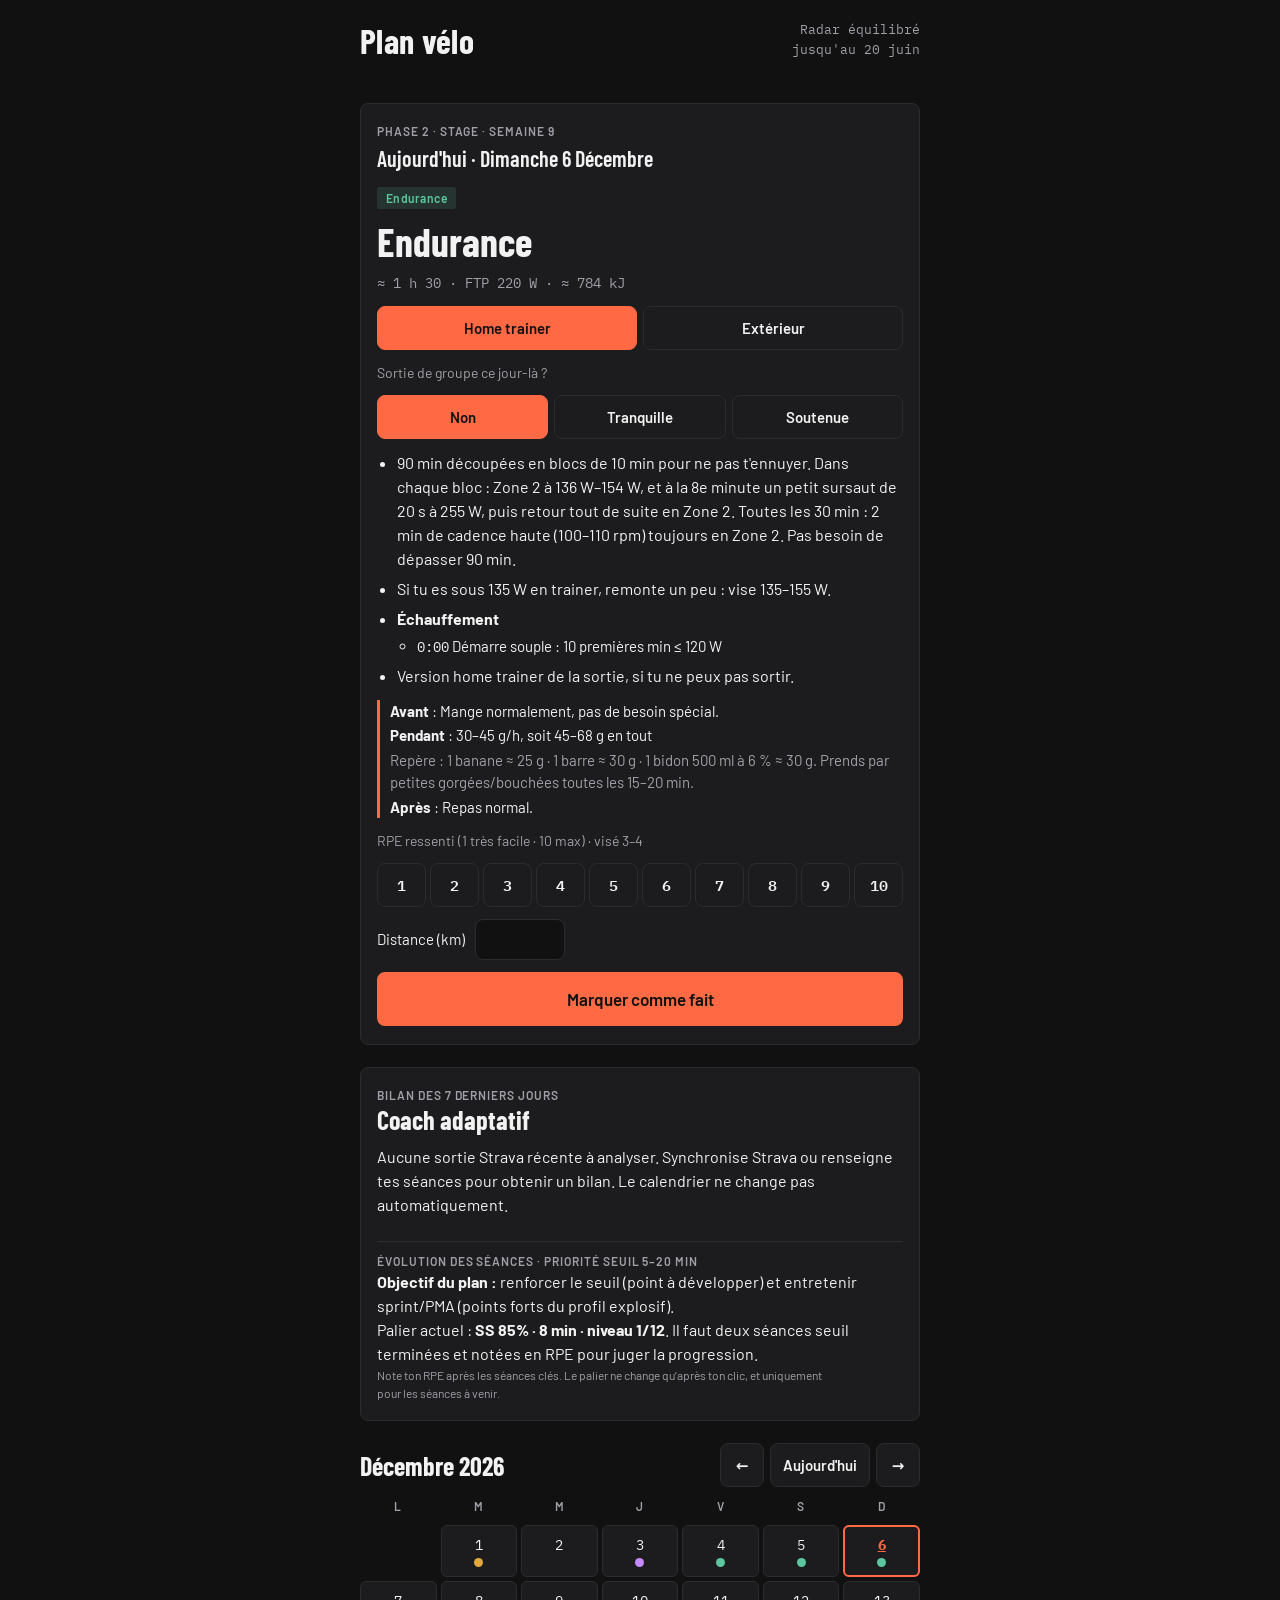
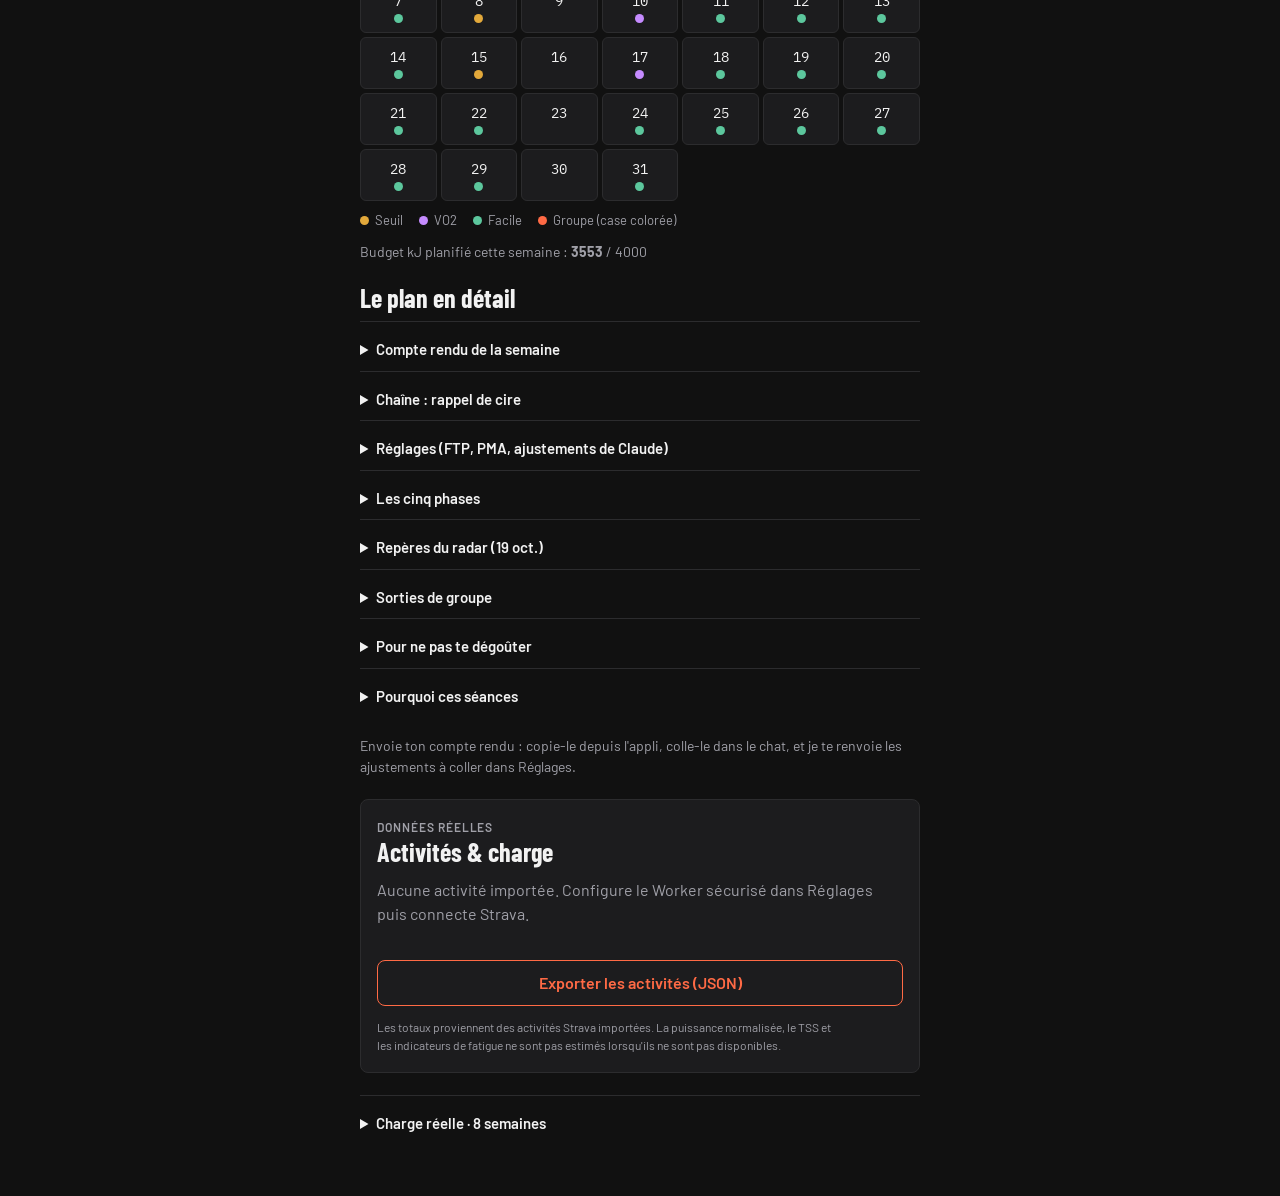
==== commit d5fbadb4: "Add files via upload" ====
--- a/index.html
+++ b/index.html
@@ -167,11 +167,11 @@
   <details>
     <summary>Les cinq phases</summary>
     <ol class="plist">
-      <li><span class="w">5 oct. → 15 nov.</span><span class="n">1 · Seuil + PMA</span><span>Seuil en blocs de 5 à 8 min le mardi, PMA (3 à 4 min) le jeudi, un peu de sprint le vendredi, pour équilibrer le radar. Aucun effort de plus de 8 min. Semaine allégée avant le stage.</span></li>
+      <li><span class="w">5 oct. → 15 nov.</span><span class="n">1 · Seuil + PMA</span><span>Seuil en blocs de 5 à 8 min le mardi, PMA (3 à 4 min) le jeudi, un peu de sprint le vendredi, pour équilibrer le radar. Semaine allégée avant le stage.</span></li>
       <li><span class="w">16 nov. → 3 janv.</span><span class="n">2 · Stage, minimum vital</span><span>Deux séances clés courtes, ou une seule si le stage est chargé. Semaines de Noël libres.</span></li>
-      <li><span class="w">4 janv. → 28 févr.</span><span class="n">3 · Construction</span><span>Seuil fractionné le mardi, VO2 le jeudi.</span></li>
-      <li><span class="w">1 mars → 25 avr.</span><span class="n">4 · Spécifique</span><span>Blocs de 8 min maximum proches du seuil, côtes de 6 à 8 min le samedi.</span></li>
-      <li><span class="w">26 avr. → 20 juin</span><span class="n">5 · Objectif</span><span>Blocs de 8 min à ton FTP du moment, puis affûtage la dernière semaine.</span></li>
+      <li><span class="w">4 janv. → 28 févr.</span><span class="n">3 · Construction</span><span>Seuil le mardi (progression du palier selon ton RPE), VO2 le jeudi.</span></li>
+      <li><span class="w">1 mars → 25 avr.</span><span class="n">4 · Spécifique</span><span>Blocs proches du seuil, durée évolutive selon tes retours, côtes de 6 à 8 min le samedi.</span></li>
+      <li><span class="w">26 avr. → 20 juin</span><span class="n">5 · Objectif</span><span>Blocs à ton FTP du moment, puis affûtage la dernière semaine.</span></li>
     </ol>
   </details>
   <details>
@@ -184,7 +184,7 @@
         <tr><td>2 – 3 min</td><td class="mono">331 – 302 W</td><td>PMA du jeudi</td></tr>
         <tr><td>5 min</td><td class="mono">239 W</td><td>PMA du jeudi (point faible)</td></tr>
         <tr><td>10 – 20 min</td><td class="mono">214 – 196 W</td><td>Seuil du mardi</td></tr>
-        <tr><td>30 – 60 min</td><td class="mono">196 – 169 W</td><td>Pas de bloc dédié (limite 8 min) : endurance du dimanche et samedi</td></tr>
+        <tr><td>30 – 60 min</td><td class="mono">196 – 169 W</td><td>Pas de bloc dédié pour l'instant : endurance du dimanche et samedi</td></tr>
       </tbody>
     </table>
     </div>
@@ -202,7 +202,7 @@
   <details>
     <summary>Pour ne pas te dégoûter</summary>
     <ul class="plain">
-      <li>Aucun effort de plus de 8 min, nulle part dans le plan.</li>
+      <li>Séances et charge évolutives : on n'augmente que quand c'est sûr, et on en discute ensemble.</li>
       <li>Une sortie libre par semaine, sans objectif de watts.</li>
       <li>Mardi et jeudi s'échangent. Une séance ratée ne se rattrape pas.</li>
       <li>Deux séances ratées de suite : la semaine suivante est allégée.</li>
@@ -302,7 +302,7 @@
   return mkKey("vo2",tt,[th],"vo2",i===5?"Semaine allégée avant le stage.":"",i===4?SO.r3:SO.vo2)}
  if(p===2){return tue?mkKey("ss","Seuil",[[sb(3,8,95,3),sb(5,5,100,3),sb(4,6,100,3),sb(3,8,98,3),sb(4,8,95,3)][i]],"th",T.sem,SO.ss):mkKey("vo2","PMA",[[pm(4,3,95,3),pm(5,3,95,3),pm(3,3,95,3),pm(4,4,93,4),pm(5,3,97,3)][i]],"vo2",T.sem,SO.vo2)}
  if(p===3){light=i===3||i===7;
-  if(tue){const n=[4,4,5,3,5,5,5,3][i];return mkKey("ou","Over-under",[ou(n)],"th",light?"Semaine allégée.":"",SO.ou)}
+  if(tue){const t=light?sb(3,8,90,3):sb(2,15,97,4);return mkKey("ss",light?"Sweet spot":"Seuil",[t],"th",light?"Semaine allégée.":"",SO.ss)}
   const l=[[pm(5,3,97,3),"PMA · 3 min"],[[34,"3 × (8 × 30 s à {P100%} / 30 s à {50%}) — 5 min à {55%} entre séries"],"PMA · 30/30"],[pm(4,4,97,4),"PMA · 4 min"],[v1(5,120),"VO2 court"],[pm(6,3,97,3),"PMA · 3 min"],[[34,"3 × (8 × 30 s à {P102%} / 30 s à {50%}) — 5 min à {55%} entre séries"],"PMA · 30/30"],[pm(5,4,97,4),"PMA · 4 min"],[v1(5,120),"VO2 court"]][i];
   return mkKey(l[1].includes("30/30")?"vo2":"vo2",l[1],[l[0]],"vo2","",l[1].includes("30/30")?SO.r3:SO.vo2)}
  if(p===4){light=i===3||i===7;
@@ -318,10 +318,10 @@
  if(d<START||d>END)return{kind:"free",title:"Hors plan",dur:0,main:[],warm:"none",note:"",so:"",hard:false,mode:"ext"};
  const{p,i}=phaseOf(w);
  if(p==="F"&&dow!==1&&dow!==3)return{kind:"free",title:"Fêtes · sortie plaisir",dur:90,main:[[90,"Sortie libre à l'envie, ≤ {75%}. Si tu as envie d'une séance : 4 × 8 min à {90%}, récup 3 min."]],warm:"easy",note:"2 semaines pour souffler. Ne cherche pas la perf.",so:"",hard:false,mode:"ext"};
- if(dow===1)return{kind:"rest",title:"Repos — récupération facultative",dur:0,main:[],warm:"none",note:"Repos conseillé. Si tu te sens bien et veux accumuler un peu de volume : option 45 min de vélo très facile à 50–60 % FTP (RPE 1–2), sans sprint ni accélération. Si tu es fatigué, garde le repos complet ; ne rattrape aucune séance.",so:"",hard:false,mode:"ext"};
+ if(dow===1)return easyD("Sortie tranquille 45 min",45,"45 min à {50%}–{60%} FTP (RPE 1–2), jambes souples, cadence libre.","easy",false,"Sortie tranquille : aucune obligation, écourte ou repose-toi si tu es fatigué.","Rien de spécial : roule tranquille, relief faible.");
  if(dow===3)return{kind:"rest",title:"Pas de vélo",dur:0,main:[],warm:"none",note:"Jour de récupération complet.",so:"",hard:false,mode:"ext"};
  if(dow===2||dow===4){const k=key(w,dow);return k}
- if(dow===5){const sp=p===1&&(i===2||i===4);return easyD(sp?"Facile 45 min + sprints":"Récupération facile 45 min",45,sp?"45 min à {50%}–{60%}, jambes souples. Si tu choisis l'option récupération, reste à 50–60 % FTP (RPE 1–2) et saute les sprints. Si tu gardes la séance sprint prévue : 6 × 15 s à fond, récup 1 min 45 très facile.":"45 min à {50%}–{60%} FTP (RPE 1–2), jambes souples, cadence libre : cette sortie peut servir à accumuler du volume facile si tu te sens bien.","easy",false,sp?"Si tu ne te sens pas frais, fais seulement 45 min de récupération très facile ou repose-toi.":"Si tu ne te sens pas bien, écourte ou repose-toi.",sp?"Sprints sur route plate ou faux plat montant, assis puis debout, cadence haute.":"Rien de spécial : roule tranquille, relief faible.")}
+ if(dow===5)return easyD("Sortie tranquille 45 min",45,"45 min à {50%}–{60%} FTP (RPE 1–2), jambes souples, cadence libre.","easy",false,"Sortie tranquille : aucune obligation, écourte ou repose-toi si tu es fatigué.","Rien de spécial : roule tranquille, relief faible.");
  const light=(p===3||p===4||p===5)&&(i===3||i===7);
  if(dow===6){let dur,txt,hard=false,ht;
   if(p===1||p===2){dur=105;txt="Sortie vallonnée. Dans les côtes ≤ {90%}, plat et descente tranquilles à {62%}–{70%}.";ht={dur:75,m:[[75,"5 × 6 min à {93%}, récup 3 min à {55%}"]]}}
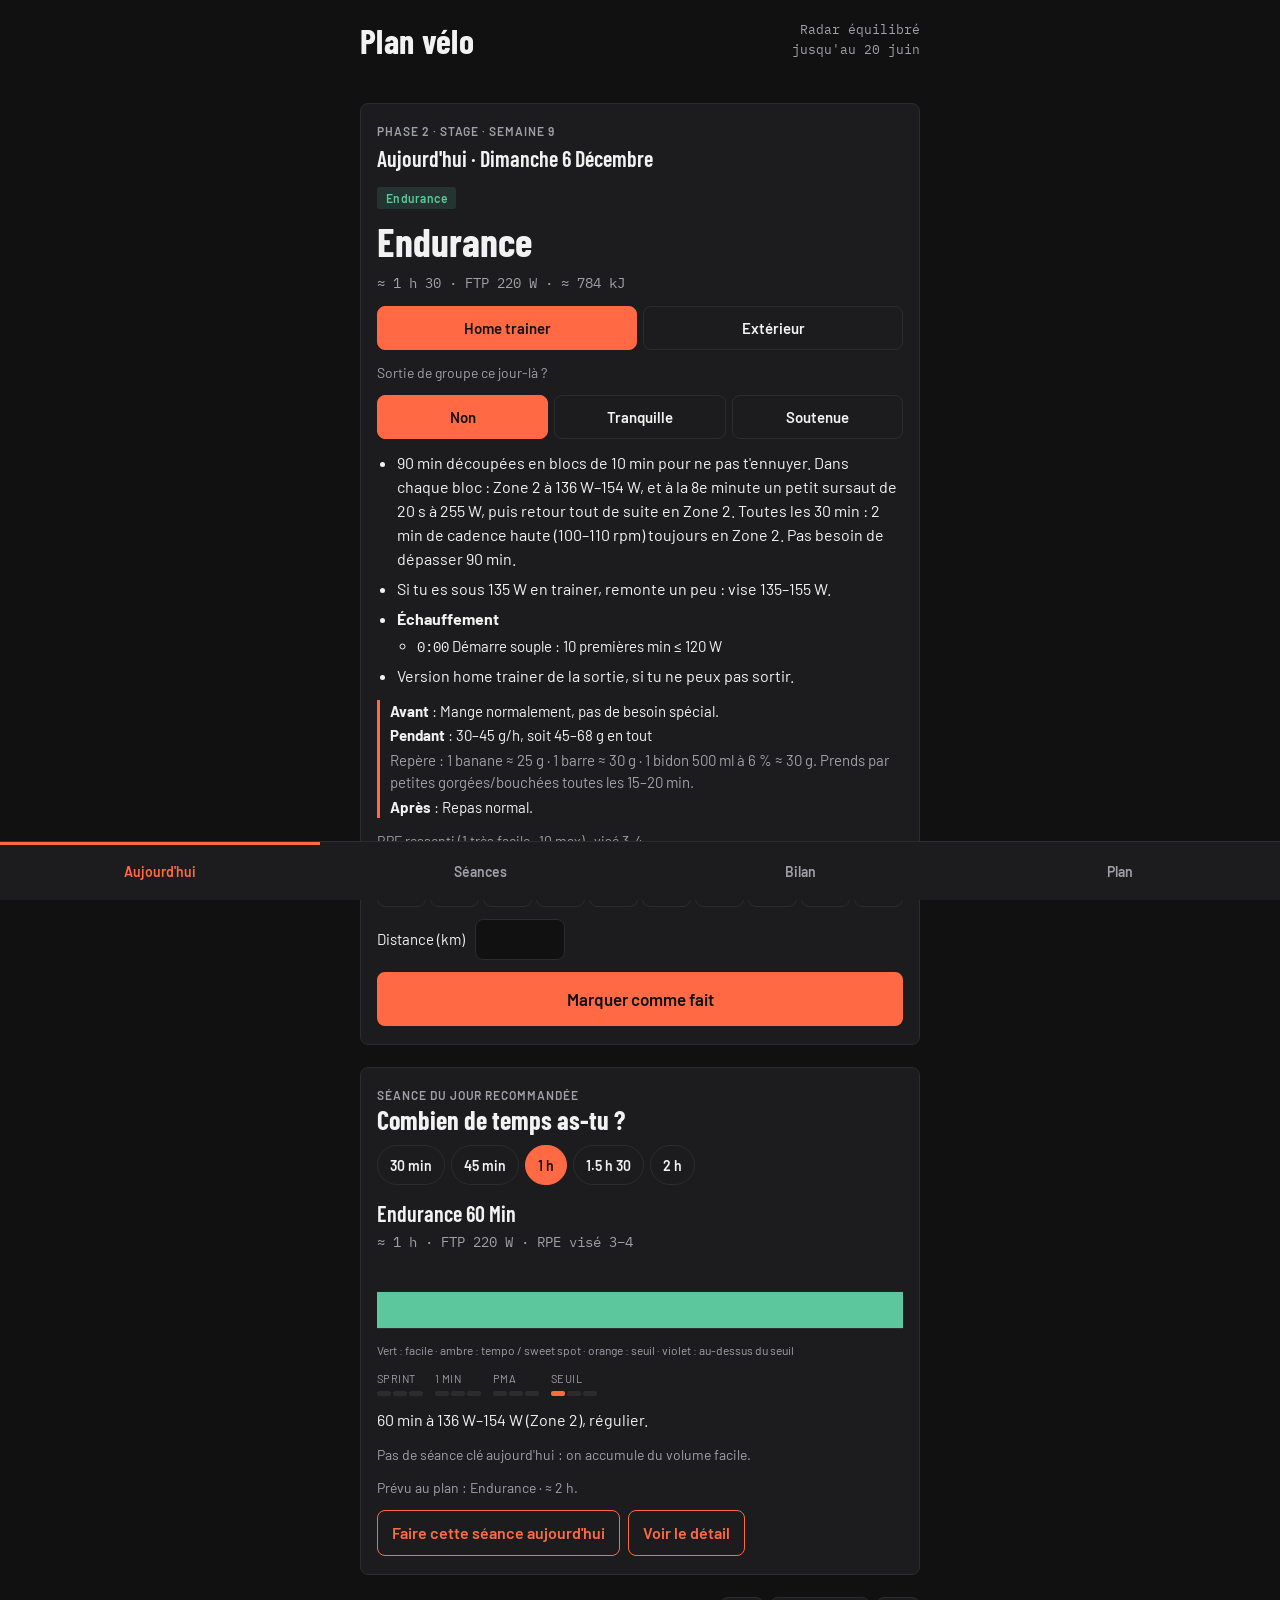
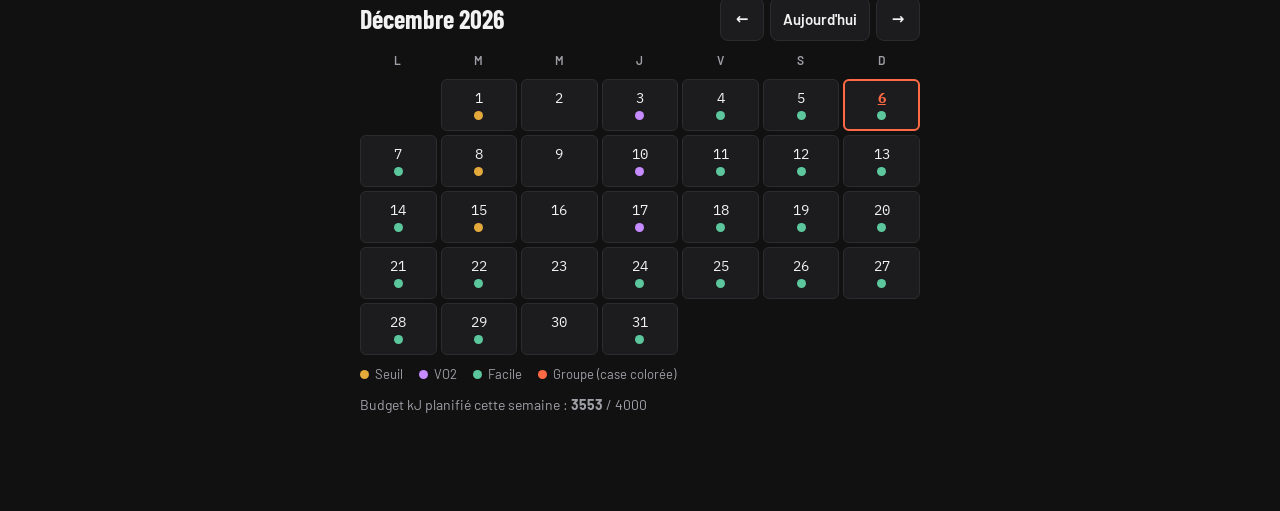
==== commit 66d21c85: "Add files via upload" ====
--- a/index.html
+++ b/index.html
@@ -134,6 +134,12 @@
 .rpe{display:flex;gap:4px}.rpe button{flex:1;min-width:0;min-height:44px;border-radius:8px;border:1px solid var(--line);background:var(--surface);color:var(--fg);font:600 15px var(--font-mono);cursor:pointer;padding:0}.rpe button.on{border-color:var(--accent);background:var(--accent);color:var(--on-accent)}
 .cell.adj{border:2px dashed var(--accent)}
 .tag.hill{color:var(--ss);background:color-mix(in srgb,var(--ss) 14%,transparent)}
+.page{display:flex;flex-direction:column;gap:22px}
+[id^="wxslot"]{display:flex;flex-direction:column;gap:22px}
+.tabbar{position:fixed;left:0;right:0;bottom:0;z-index:10;display:flex;background:var(--surface);border-top:1px solid var(--line);padding-bottom:env(safe-area-inset-bottom)}
+.tabbar button{flex:1;min-height:58px;background:transparent;border:0;color:var(--muted);font:600 14px var(--font-body);cursor:pointer}
+.tabbar button.on{color:var(--accent);box-shadow:inset 0 3px 0 var(--accent)}
+body{padding-bottom:max(96px,calc(env(safe-area-inset-bottom) + 80px))}
 </style>
 </head>
 <body>
@@ -142,9 +148,10 @@
   <h1>Plan vélo</h1>
   <span class="sub" id="sub">Radar équilibré<br>jusqu'au 20 juin</span>
 </div>
+<div class="page" data-page="today">
 <div id="waxban"></div>
 <section id="today" class="card" aria-live="polite"></section>
-<section class="card" id="adaptiveCoach" aria-live="polite" aria-label="Coach adaptatif"></section>
+<div id="wxslot-daily"></div>
 <section class="cal" aria-label="Calendrier">
   <div class="calhead">
     <span class="month" id="monthLabel"></span>
@@ -159,70 +166,16 @@
   <div class="legend"><span style="--c: var(--ss)">Seuil</span><span style="--c: var(--vo2)">VO2</span><span style="--c: var(--easy)">Facile</span><span style="--c: var(--accent)">Groupe (case colorée)</span></div>
   <div class="muted" id="kjweek" style="font-size:14px"></div>
 </section>
+</div>
+<div class="page" data-page="seances" hidden>
+<div id="wxslot-lib"></div>
+</div>
+<div class="page" data-page="bilan" hidden>
+<section class="card" id="adaptiveCoach" aria-live="polite" aria-label="Coach adaptatif"></section>
 <section class="more">
-  <h2>Le plan en détail</h2>
   <details id="crd"><summary>Compte rendu de la semaine</summary><div id="cr"></div></details>
-  <details><summary>Chaîne : rappel de cire</summary><div id="wax"></div></details>
-  <details><summary>Réglages (FTP, PMA, ajustements de Claude)</summary><div id="set"></div></details>
-  <details>
-    <summary>Les cinq phases</summary>
-    <ol class="plist">
-      <li><span class="w">5 oct. → 15 nov.</span><span class="n">1 · Seuil + PMA</span><span>Seuil en blocs de 5 à 8 min le mardi, PMA (3 à 4 min) le jeudi, un peu de sprint le vendredi, pour équilibrer le radar. Semaine allégée avant le stage.</span></li>
-      <li><span class="w">16 nov. → 3 janv.</span><span class="n">2 · Stage, minimum vital</span><span>Deux séances clés courtes, ou une seule si le stage est chargé. Semaines de Noël libres.</span></li>
-      <li><span class="w">4 janv. → 28 févr.</span><span class="n">3 · Construction</span><span>Seuil le mardi (progression du palier selon ton RPE), VO2 le jeudi.</span></li>
-      <li><span class="w">1 mars → 25 avr.</span><span class="n">4 · Spécifique</span><span>Blocs proches du seuil, durée évolutive selon tes retours, côtes de 6 à 8 min le samedi.</span></li>
-      <li><span class="w">26 avr. → 20 juin</span><span class="n">5 · Objectif</span><span>Blocs à ton FTP du moment, puis affûtage la dernière semaine.</span></li>
-    </ol>
-  </details>
-  <details>
-    <summary>Repères du radar (19 oct.)</summary>
-    <div class="scroll">
-    <table>
-      <thead><tr><th>Durée</th><th>Actuel</th><th>Séance qui le travaille</th></tr></thead>
-      <tbody>
-        <tr><td>15 s – 1 min</td><td class="mono">762 – 392 W</td><td>Sprints du vendredi (entretien)</td></tr>
-        <tr><td>2 – 3 min</td><td class="mono">331 – 302 W</td><td>PMA du jeudi</td></tr>
-        <tr><td>5 min</td><td class="mono">239 W</td><td>PMA du jeudi (point faible)</td></tr>
-        <tr><td>10 – 20 min</td><td class="mono">214 – 196 W</td><td>Seuil du mardi</td></tr>
-        <tr><td>30 – 60 min</td><td class="mono">196 – 169 W</td><td>Pas de bloc dédié pour l'instant : endurance du dimanche et samedi</td></tr>
-      </tbody>
-    </table>
-    </div>
-    <p style="margin-top:8px">Objectif : un radar plus rond. Le haut (sprint) est déjà bon, on monte le milieu (3 à 20 min). Je relis ta courbe 8 semaines toutes les 3-4 semaines.</p>
-  </details>
-  <details>
-    <summary>Sorties de groupe</summary>
-    <ul class="plain">
-      <li>Elle remplace la sortie du vendredi, du samedi ou du dimanche, selon le jour où elle tombe.</li>
-      <li>Si tu es resté à l'aise, elle compte comme une sortie facile.</li>
-      <li>Si ça a roulé fort et que tu as dû forcer, elle compte comme une séance clé. La séance clé des 48 h suivantes devient alors une sortie facile de 45 min.</li>
-      <li>Si elle tombe un mardi ou un jeudi, tu fais le groupe et tu sautes la séance, sans la rattraper.</li>
-    </ul>
-  </details>
-  <details>
-    <summary>Pour ne pas te dégoûter</summary>
-    <ul class="plain">
-      <li>Séances et charge évolutives : on n'augmente que quand c'est sûr, et on en discute ensemble.</li>
-      <li>Une sortie libre par semaine, sans objectif de watts.</li>
-      <li>Mardi et jeudi s'échangent. Une séance ratée ne se rattrape pas.</li>
-      <li>Deux séances ratées de suite : la semaine suivante est allégée.</li>
-      <li>Une semaine allégée toutes les 4 semaines.</li>
-      <li>Pas de test de FTP.</li>
-    </ul>
-  </details>
-  <details>
-    <summary>Pourquoi ces séances</summary>
-    <ul class="plain">
-      <li>Les intervalles courts 30/15 ont donné de meilleures adaptations que des intervalles longs à effort équivalent chez des cyclistes entraînés. <a target="_blank" rel="noopener" href="https://paulogentil.com/pdf/Short%20intervals%20induce%20superior%20training%20adaptations%20compared%20with%20long%20intervals%20in%20cyclists%20%E2%80%93%20An%20effort-matched%20approach.pdf">Rønnestad 2015</a></li>
-      <li>Sur un contre-la-montre de 40 km, les intervalles proches de l'allure de course (4 min à 85 %) et les efforts à 175 % ont aidé. Les autres intensités n'ont pas eu d'effet significatif. <a target="_blank" rel="noopener" href="https://pubmed.ncbi.nlm.nih.gov/10331896/">Stepto 1999</a></li>
-      <li>Une méta-analyse sur cyclistes entraînés ne trouve pas de durée d'intervalle clairement supérieure. L'individualisation compte plus. <a target="_blank" rel="noopener" href="https://doaj.org/article/f281c0dc83b242428a8b9e277545ac43">Norte 2024</a></li>
-      <li>Chez les athlètes d'endurance de haut niveau, environ 80 % du temps se passe à basse intensité. <a target="_blank" rel="noopener" href="https://pmc.ncbi.nlm.nih.gov/articles/PMC4621419/">Stöggl et Sperlich 2015</a></li>
-      <li>La force lourde ajoutée à l'endurance a amélioré la puissance moyenne sur un effort de 40 min chez des cyclistes bien entraînés. <a target="_blank" rel="noopener" href="https://www.springermedicine.com/effect-of-heavy-strength-training-on-thigh-muscle-cross-sectiona/21067996">Rønnestad 2010</a></li>
-    </ul>
-    <p class="muted" style="margin-top:8px">Ce plan est ma synthèse de ces études. Aucune ne teste ce protocole exact. Les phases 3 à 5 sont provisoires : je les réécris après le stage.</p>
-  </details>
 </section>
-<footer>Envoie ton compte rendu : copie-le depuis l'appli, colle-le dans le chat, et je te renvoie les ajustements à coller dans Réglages.</footer>
+<div id="wxslot-4dp"></div>
 <section class="card" id="activityPanel" aria-label="Analyse des activités">
   <div class="when"><span class="eyebrow">Données réelles</span><h2>Activités & charge</h2></div>
   <div id="activityStats" class="muted">Aucune activité importée pour le moment.</div>
@@ -236,6 +189,49 @@
   <div id="activityTrend"></div>
 </details>
 </div>
+<div class="page" data-page="plan" hidden>
+<section class="more">
+  <h2>Plan et réglages</h2>
+  <details><summary>Réglages (FTP, PMA, ajustements de Claude)</summary><div id="set"></div></details>
+  <details><summary>Chaîne : rappel de cire</summary><div id="wax"></div></details>
+  <details>
+    <summary>Les cinq phases</summary>
+    <ol class="plist">
+      <li><span class="w">5 oct. → 15 nov.</span><span class="n">1 · Seuil + PMA</span><span>Seuil en blocs de 5 à 8 min le mardi, PMA (3 à 4 min) le jeudi, un peu de sprint le vendredi, pour équilibrer le radar. Semaine allégée avant le stage.</span></li>
+      <li><span class="w">16 nov. → 3 janv.</span><span class="n">2 · Stage, minimum vital</span><span>Deux séances clés courtes, ou une seule si le stage est chargé. Semaines de Noël libres.</span></li>
+      <li><span class="w">4 janv. → 28 févr.</span><span class="n">3 · Construction</span><span>Seuil le mardi (progression du palier selon ton RPE), VO2 le jeudi.</span></li>
+      <li><span class="w">1 mars → 25 avr.</span><span class="n">4 · Spécifique</span><span>Blocs proches du seuil, durée évolutive selon tes retours, côtes de 6 à 8 min le samedi.</span></li>
+      <li><span class="w">26 avr. → 20 juin</span><span class="n">5 · Objectif</span><span>Blocs à ton FTP du moment, puis affûtage la dernière semaine.</span></li>
+    </ol>
+  </details>
+  <details>
+    <summary>Règles du plan</summary>
+    <p style="margin-top:8px"><b>Sorties de groupe</b></p>
+    <ul class="plain">
+      <li>Elle remplace la sortie du vendredi, du samedi ou du dimanche, selon le jour où elle tombe.</li>
+      <li>Si tu es resté à l'aise, elle compte comme une sortie facile.</li>
+      <li>Si ça a roulé fort et que tu as dû forcer, elle compte comme une séance clé. La séance clé des 48 h suivantes devient alors une sortie facile de 45 min.</li>
+      <li>Si elle tombe un mardi ou un jeudi, tu fais le groupe et tu sautes la séance, sans la rattraper.</li>
+    </ul>
+    <p style="margin-top:12px"><b>Pour ne pas te dégoûter</b></p>
+    <ul class="plain">
+      <li>Séances et charge évolutives : on n'augmente que quand c'est sûr, et on en discute ensemble.</li>
+      <li>Une sortie libre par semaine, sans objectif de watts.</li>
+      <li>Mardi et jeudi s'échangent. Une séance ratée ne se rattrape pas.</li>
+      <li>Deux séances ratées de suite : la semaine suivante est allégée.</li>
+      <li>Une semaine allégée toutes les 4 semaines.</li>
+      <li>Pas de test de FTP.</li>
+    </ul>
+  </details>
+</section>
+</div>
+</div>
+<nav class="tabbar" aria-label="Menu">
+  <button data-tab="today" class="on">Aujourd'hui</button>
+  <button data-tab="seances">Séances</button>
+  <button data-tab="bilan">Bilan</button>
+  <button data-tab="plan">Plan</button>
+</nav>
 <script>
 "use strict";
 const $=s=>document.querySelector(s);
@@ -285,13 +281,11 @@
 const v1=(n,p)=>[n*1+(n-1)*2,`${n} × 1 min à {${p}%} — récup 2 min à {55%}`];
 const pm=(n,m,p,r)=>[n*m+(n-1)*r,`${n} × ${m} min à {P${p}%} — récup ${r} min à {55%}`];
 const r3=(s,r)=>[Math.round(s*r*.75+(s-1)*5),`${s} × (${r} × 30 s à {125%} / 15 s à {50%}) — 5 min à {55%} entre séries`];
-const ou=n=>[n*6+(n-1)*4,`${n} × (2 × [2 min à {95%} + 1 min à {105%}]) — 4 min à {55%} entre blocs`];
 const blk=(a,p,r)=>[a.reduce((x,y)=>x+y,0)+(a.length-1)*r,`${a.join(" + ")} min à {${p}%} — récup ${r} min à {55%} entre blocs`];
 const SO={
  ss:"Route plate ou longue montée douce (3–5 %). Vise la moyenne du bloc à ±5 % (±10 W), pas la valeur instantanée. Descente/plat = récup.",
  vo2:"Montée de 3–5 % de 2–4 min ou ligne droite vent de face. Récup en roue libre ou très facile en descente/demi-tour.",
- r3:"Faux plat montant 2–4 %, sans virage. Regarde la puissance moyenne de la série : ça compte plus que chaque pic.",
- ou:"Profil plat ou roulant. Alterne 2 min / 1 min au compteur, sans te soucier du relief."};
+ r3:"Faux plat montant 2–4 %, sans virage. Regarde la puissance moyenne de la série : ça compte plus que chaque pic."};
 const T={sem:"Semaine de stage : séance en home trainer après 17h30. Si une seule séance clé est possible, garde celle-ci."};
 function mkKey(kind,title,main,warm,note,so){const dur=Math.round((WARM[warm].min+main.reduce((a,m)=>a+m[0],0)+WARM[warm].cool[0])/5)*5;return{kind,title,main,warm,dur,note:note||"",so:so||"",hard:true,mode:"ht"}}
 function key(w,dow){const{p,i}=phaseOf(w);const tue=dow===2;let light=false;
@@ -317,7 +311,7 @@
 function base(d){const w=weekIdx(d),dow=d.getDay();
  if(d<START||d>END)return{kind:"free",title:"Hors plan",dur:0,main:[],warm:"none",note:"",so:"",hard:false,mode:"ext"};
  const{p,i}=phaseOf(w);
- if(p==="F"&&dow!==1&&dow!==3)return{kind:"free",title:"Fêtes · sortie plaisir",dur:90,main:[[90,"Sortie libre à l'envie, ≤ {75%}. Si tu as envie d'une séance : 4 × 8 min à {90%}, récup 3 min."]],warm:"easy",note:"2 semaines pour souffler. Ne cherche pas la perf.",so:"",hard:false,mode:"ext"};
+ if(p==="F"&&dow!==1&&dow!==3&&dow!==5)return{kind:"free",title:"Fêtes · sortie plaisir",dur:90,main:[[90,"Sortie libre à l'envie, ≤ {75%}. Si tu as envie d'une séance : 4 × 8 min à {90%}, récup 3 min."]],warm:"easy",note:"2 semaines pour souffler. Ne cherche pas la perf.",so:"",hard:false,mode:"ext"};
  if(dow===1)return easyD("Sortie tranquille 45 min",45,"45 min à {50%}–{60%} FTP (RPE 1–2), jambes souples, cadence libre.","easy",false,"Sortie tranquille : aucune obligation, écourte ou repose-toi si tu es fatigué.","Rien de spécial : roule tranquille, relief faible.");
  if(dow===3)return{kind:"rest",title:"Pas de vélo",dur:0,main:[],warm:"none",note:"Jour de récupération complet.",so:"",hard:false,mode:"ext"};
  if(dow===2||dow===4){const k=key(w,dow);return k}
@@ -631,6 +625,23 @@
 renderAll();renderCR();renderKjWeek();renderActivityPanel();
 </script>
 <script>
+(function(){
+ var pages=["today","seances","bilan","plan"];
+ function showPage(n){
+  if(pages.indexOf(n)<0)n="today";
+  document.querySelectorAll(".page").forEach(function(p){p.hidden=p.dataset.page!==n});
+  document.querySelectorAll(".tabbar button").forEach(function(b){var on=b.dataset.tab===n;b.classList.toggle("on",on);b.setAttribute("aria-current",on?"page":"false")});
+  try{localStorage.setItem("plan4wkg-page",n)}catch(e){}
+  window.scrollTo(0,0);
+ }
+ window.showPage=showPage;
+ document.addEventListener("click",function(e){var b=e.target.closest(".tabbar button");if(b)showPage(b.dataset.tab)});
+ var s="today";try{s=localStorage.getItem("plan4wkg-page")||"today"}catch(e){}
+ showPage(s);
+})();
+</script>
+<script src="wahoo.js"></script>
+<script>
 if ("serviceWorker" in navigator) {
   window.addEventListener("load", function () {
     navigator.serviceWorker.register("sw.js").catch(function () {});
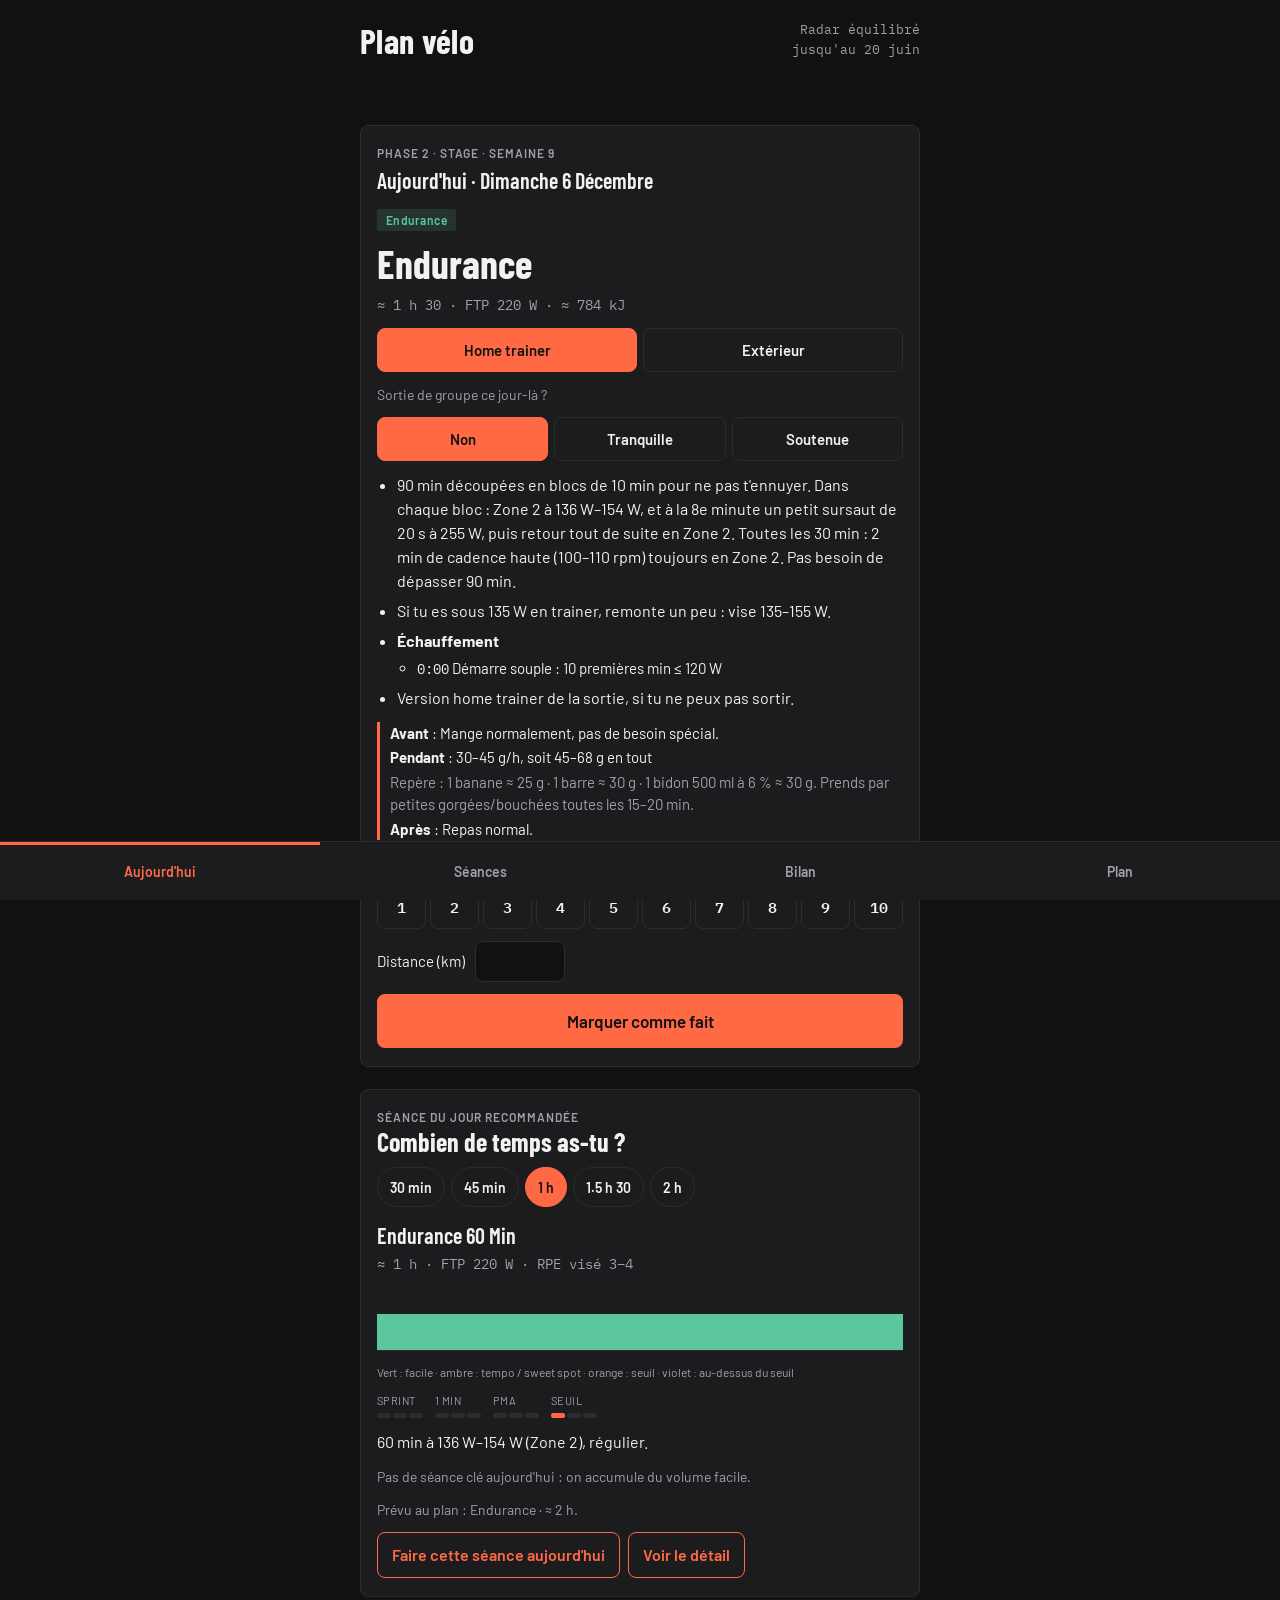
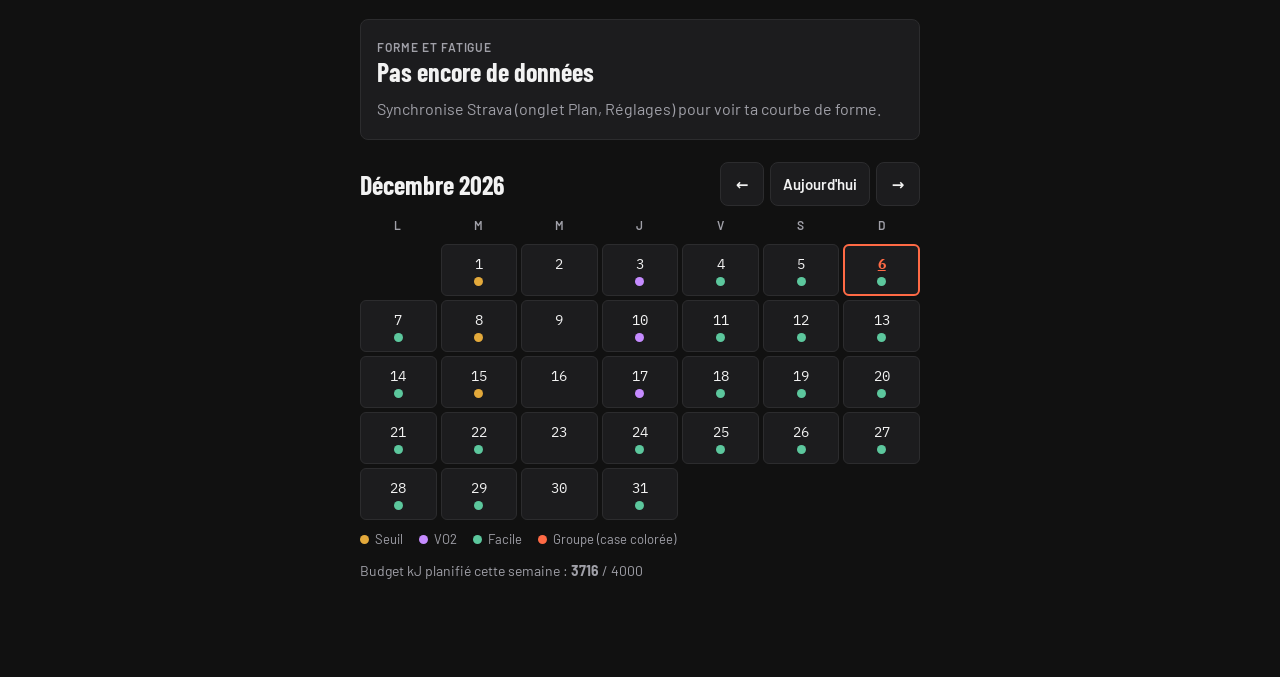
==== commit 54a456ee: "Add files via upload" ====
--- a/index.html
+++ b/index.html
@@ -641,6 +641,7 @@
 })();
 </script>
 <script src="wahoo.js"></script>
+<script src="features.js"></script>
 <script>
 if ("serviceWorker" in navigator) {
   window.addEventListener("load", function () {
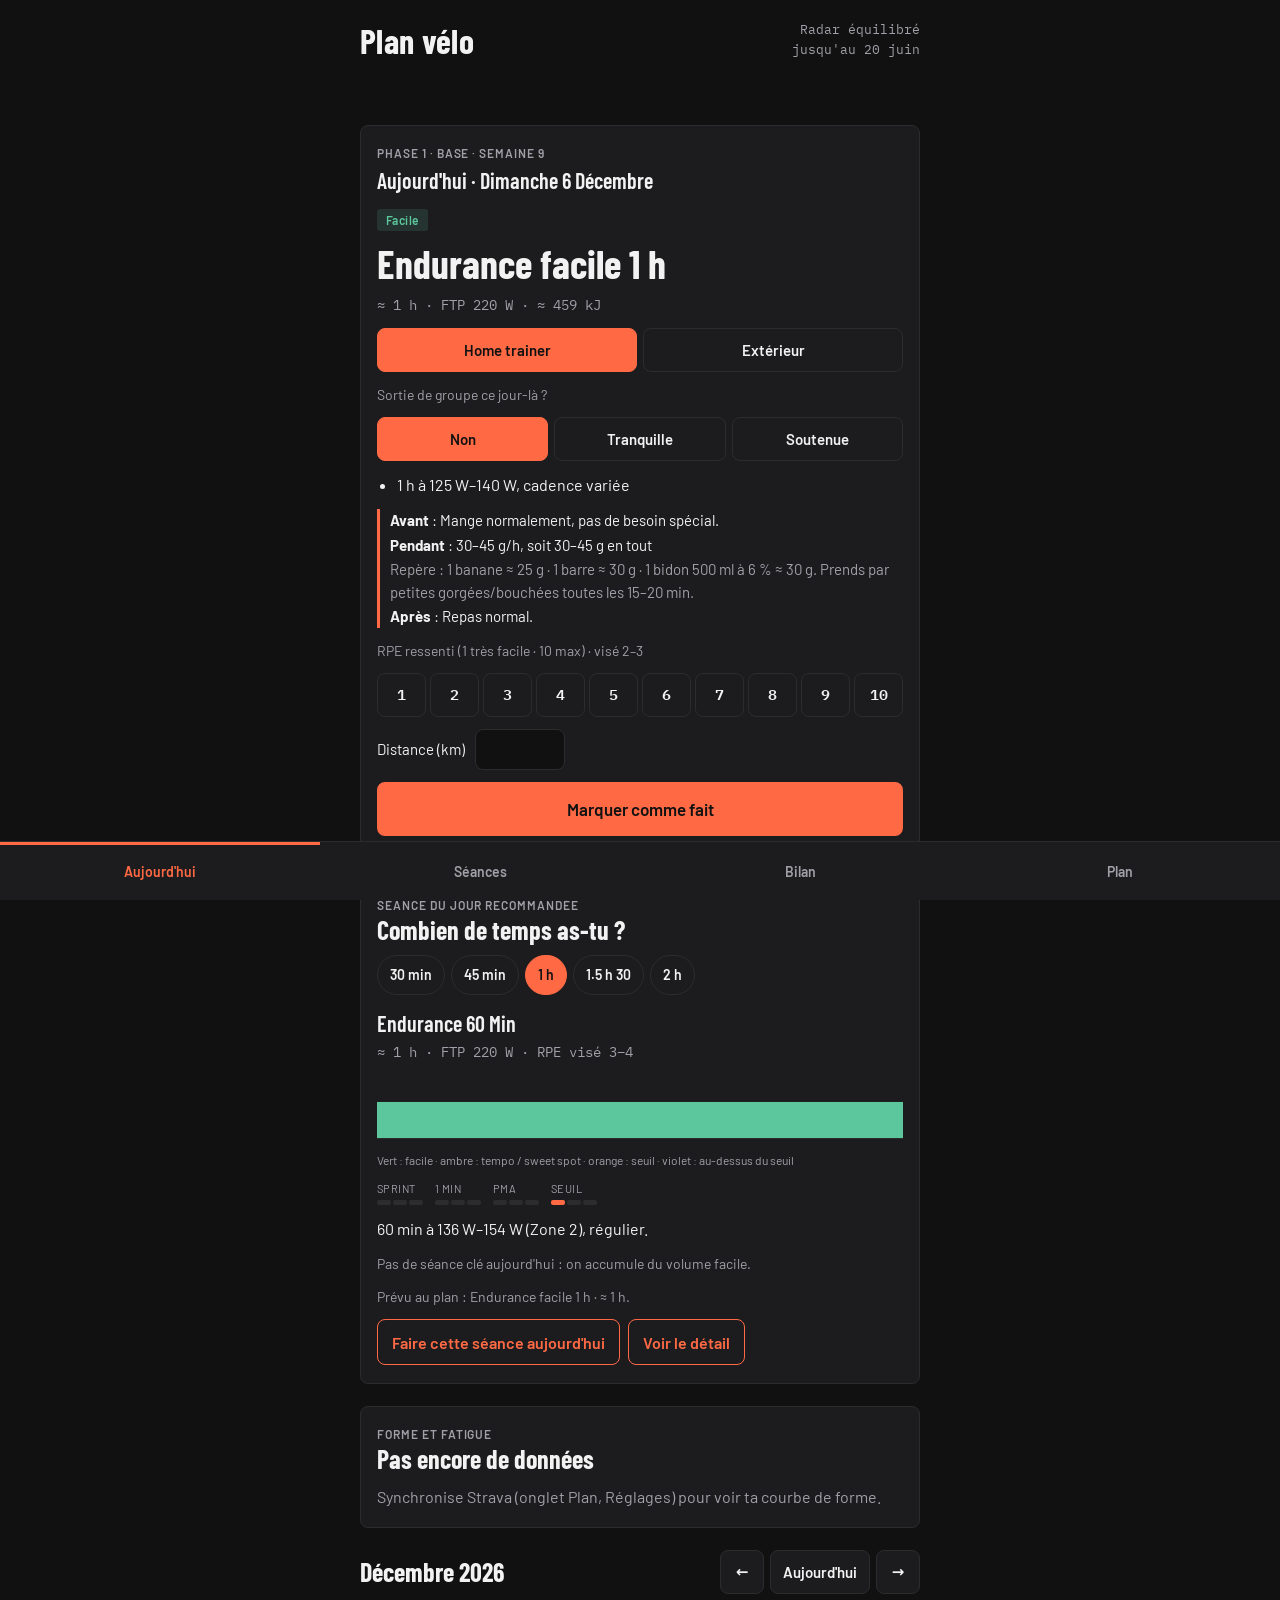
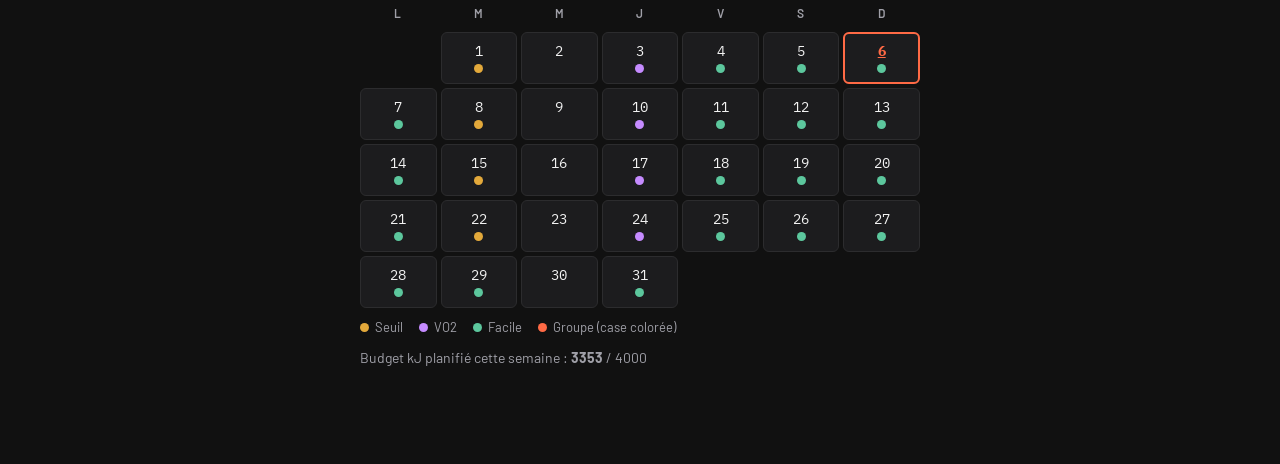
==== commit 2e577961: "Add files via upload" ====
--- a/index.html
+++ b/index.html
@@ -240,7 +240,7 @@
 const iso=d=>d.getFullYear()+"-"+String(d.getMonth()+1).padStart(2,"0")+"-"+String(d.getDate()).padStart(2,"0");
 const parse=s=>{const a=s.split("-").map(Number);return mk(a[0],a[1]-1,a[2])};
 const addD=(d,n)=>mk(d.getFullYear(),d.getMonth(),d.getDate()+n);
-const START=mk(2026,9,5),END=mk(2027,5,20);
+const START=mk(2026,9,5),END=mk(2027,5,30);
 const JF=["dimanche","lundi","mardi","mercredi","jeudi","vendredi","samedi"];
 const MF=["janvier","février","mars","avril","mai","juin","juillet","août","septembre","octobre","novembre","décembre"];
 const DK=["lun","mar","mer","jeu","ven","sam","dim"],DL=["Lundi","Mardi","Mercredi","Jeudi","Vendredi","Samedi","Dimanche"];
@@ -537,13 +537,13 @@
  const isKey=["ss","vo2","short","ou"].includes(p.kind);
  let h=`<div class="when"><span class="eyebrow">${esc(ph.n)} · semaine ${w+1}</span><span class="day">${d.getTime()===today.getTime()?"Aujourd'hui · ":""}${JF[d.getDay()]} ${d.getDate()} ${MF[d.getMonth()]}</span></div>`;
  h+=`<span class="tag ${TAG(p.kind)}">${LAB(p.kind)}</span>`;
- h+=`<div class="title">${isKey?keyTitle({...p,main},ftp):esc(p.title)}</div>`;
+ h+=`<div class="title">${isKey&&!p.nv?keyTitle({...p,main},ftp):esc(p.title)}</div>`;
  if(dur){const kj=estKJ({...p,dur},ftp);h+=`<div class="dur">≈ ${hm(dur)} · FTP ${ftp} W${(p.kind==="vo2"||p.kind==="short")?" · PMA "+W5(S.pma*ftp/S.ftpExt,100)+" W":""}${kj?" · ≈ "+kj+" kJ":""}</div>`}
  if(p.ovr)h+=`<div class="muted" style="font-size:14px">Ajusté : ${esc(p.over)}</div>`;
  if(p.dur>0&&p.kind!=="group")h+=`<div class="seg"><button data-m="ht" class="${m==="ht"?"on":""}">Home trainer</button><button data-m="ext" class="${m==="ext"?"on":""}">Extérieur</button></div>`;
  const wm=WARM[p.warm]||WARM.none;let li=[];
  if(p.dur>0&&isKey)li.push(m==="ht"?"Home trainer.":"Dehors (même séance, mêmes watts avec ta FTP extérieure).");
- main.forEach(x=>{const parts=x[1].split(" — ");if(isKey){if(parts[1])li.push("Récupération : "+ex(parts[1].replace(/^récup\s*/,""),ftp)+".")}else li.push(ex(x[1],ftp))});
+ main.forEach(x=>{const parts=x[1].split(" — ");if(isKey&&!p.nv){if(parts[1])li.push("Récupération : "+ex(parts[1].replace(/^récup\s*/,""),ftp)+".")}else li.push(ex(x[1],ftp))});
  if(p.note)li.push(esc(p.note));
  if(wm.steps.length&&p.dur>0)li.push(`<b>Échauffement${wm.min?" ("+wm.min+" min)":""}</b><ul>${wm.steps.map(s=>`<li><span class="mono">${s[0]}</span> ${ex(s[1],ftp)}</li>`).join("")}</ul>${wm.note&&m==="ht"?`<span class="muted">${esc(wm.note)}</span>`:""}`);
  if(wm.cool[0]&&p.dur>0)li.push(`<b>Retour au calme</b> : ${ex(wm.cool[1],ftp)}`);
@@ -642,6 +642,7 @@
 </script>
 <script src="wahoo.js"></script>
 <script src="features.js"></script>
+<script src="plan2.js"></script>
 <script>
 if ("serviceWorker" in navigator) {
   window.addEventListener("load", function () {
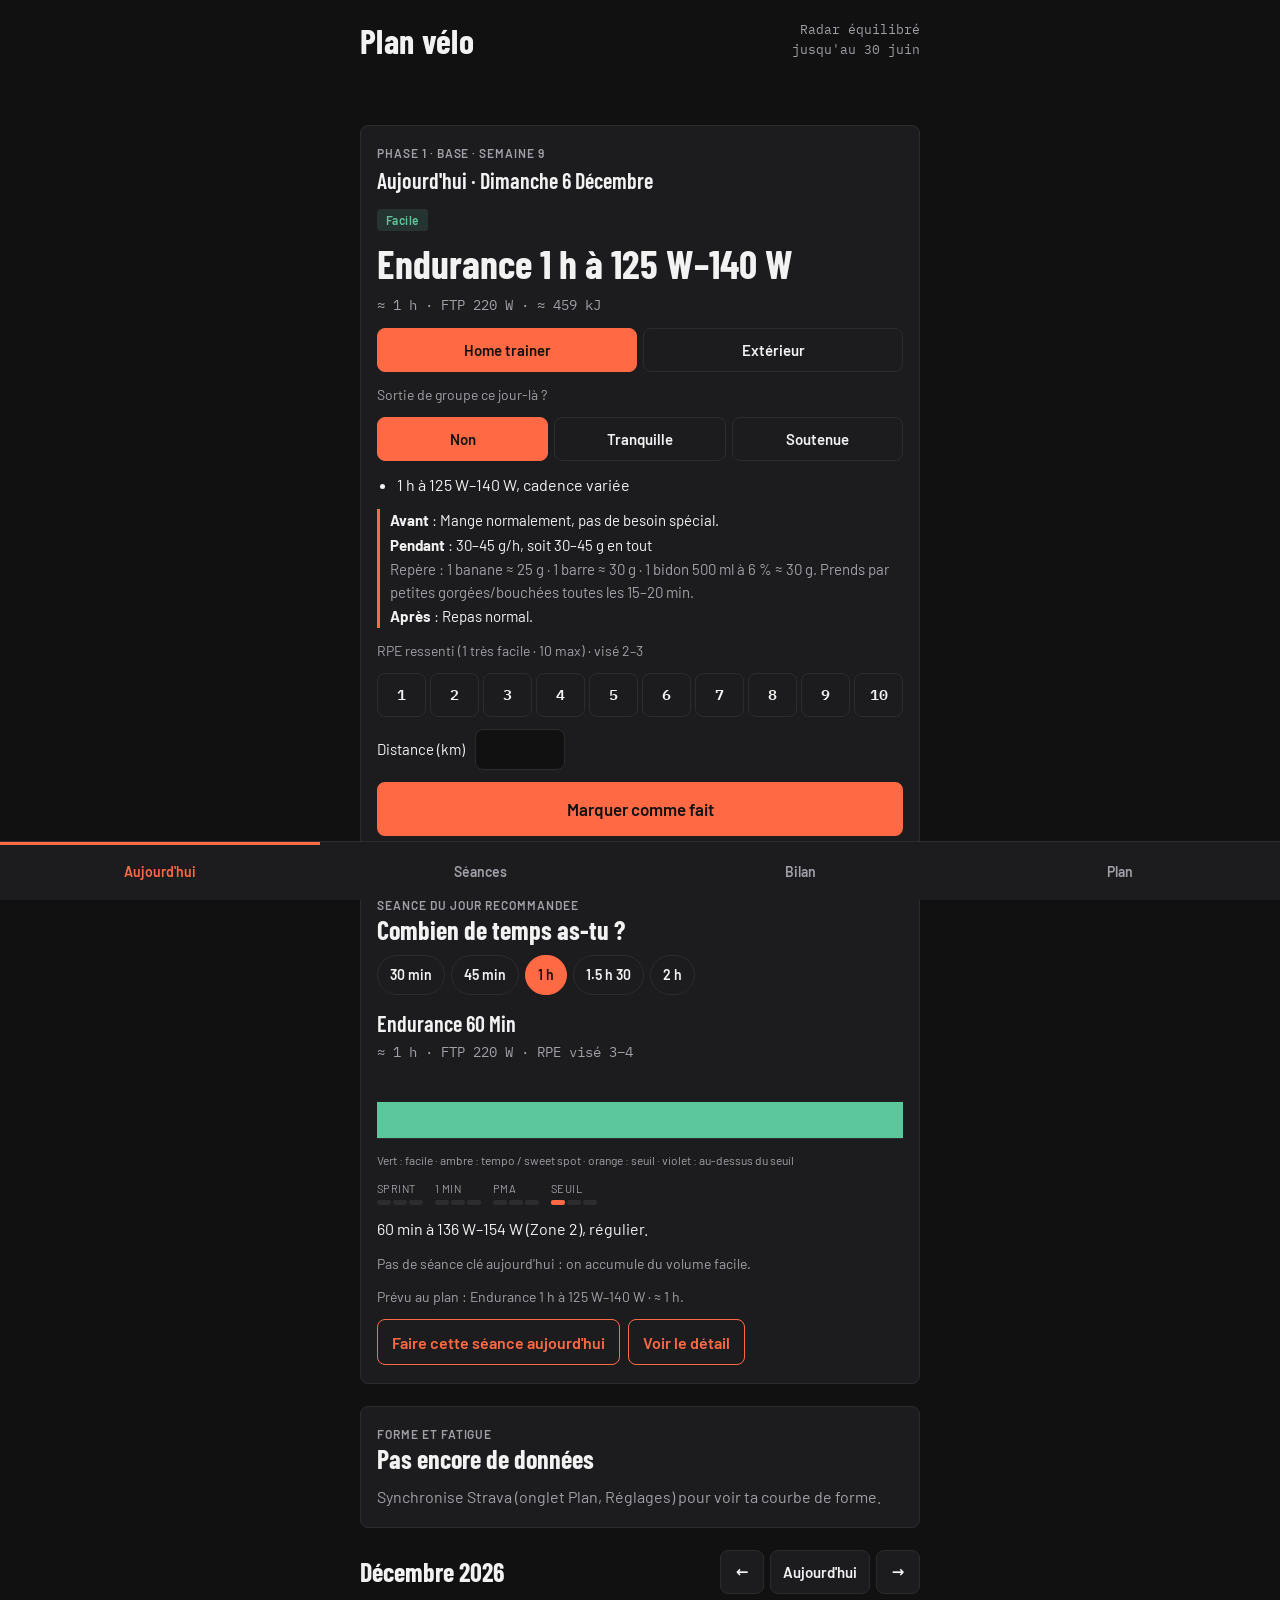
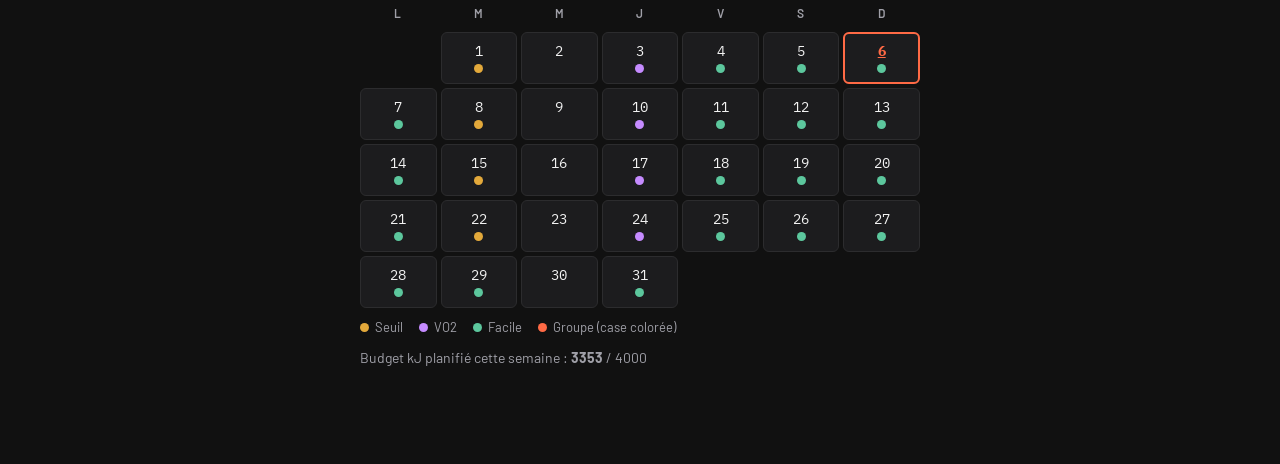
==== commit 311345f1: "Add files via upload" ====
--- a/index.html
+++ b/index.html
@@ -146,7 +146,7 @@
 <div class="wrap">
 <div class="top">
   <h1>Plan vélo</h1>
-  <span class="sub" id="sub">Radar équilibré<br>jusqu'au 20 juin</span>
+  <span class="sub" id="sub">Radar équilibré<br>jusqu'au 30 juin</span>
 </div>
 <div class="page" data-page="today">
 <div id="waxban"></div>
